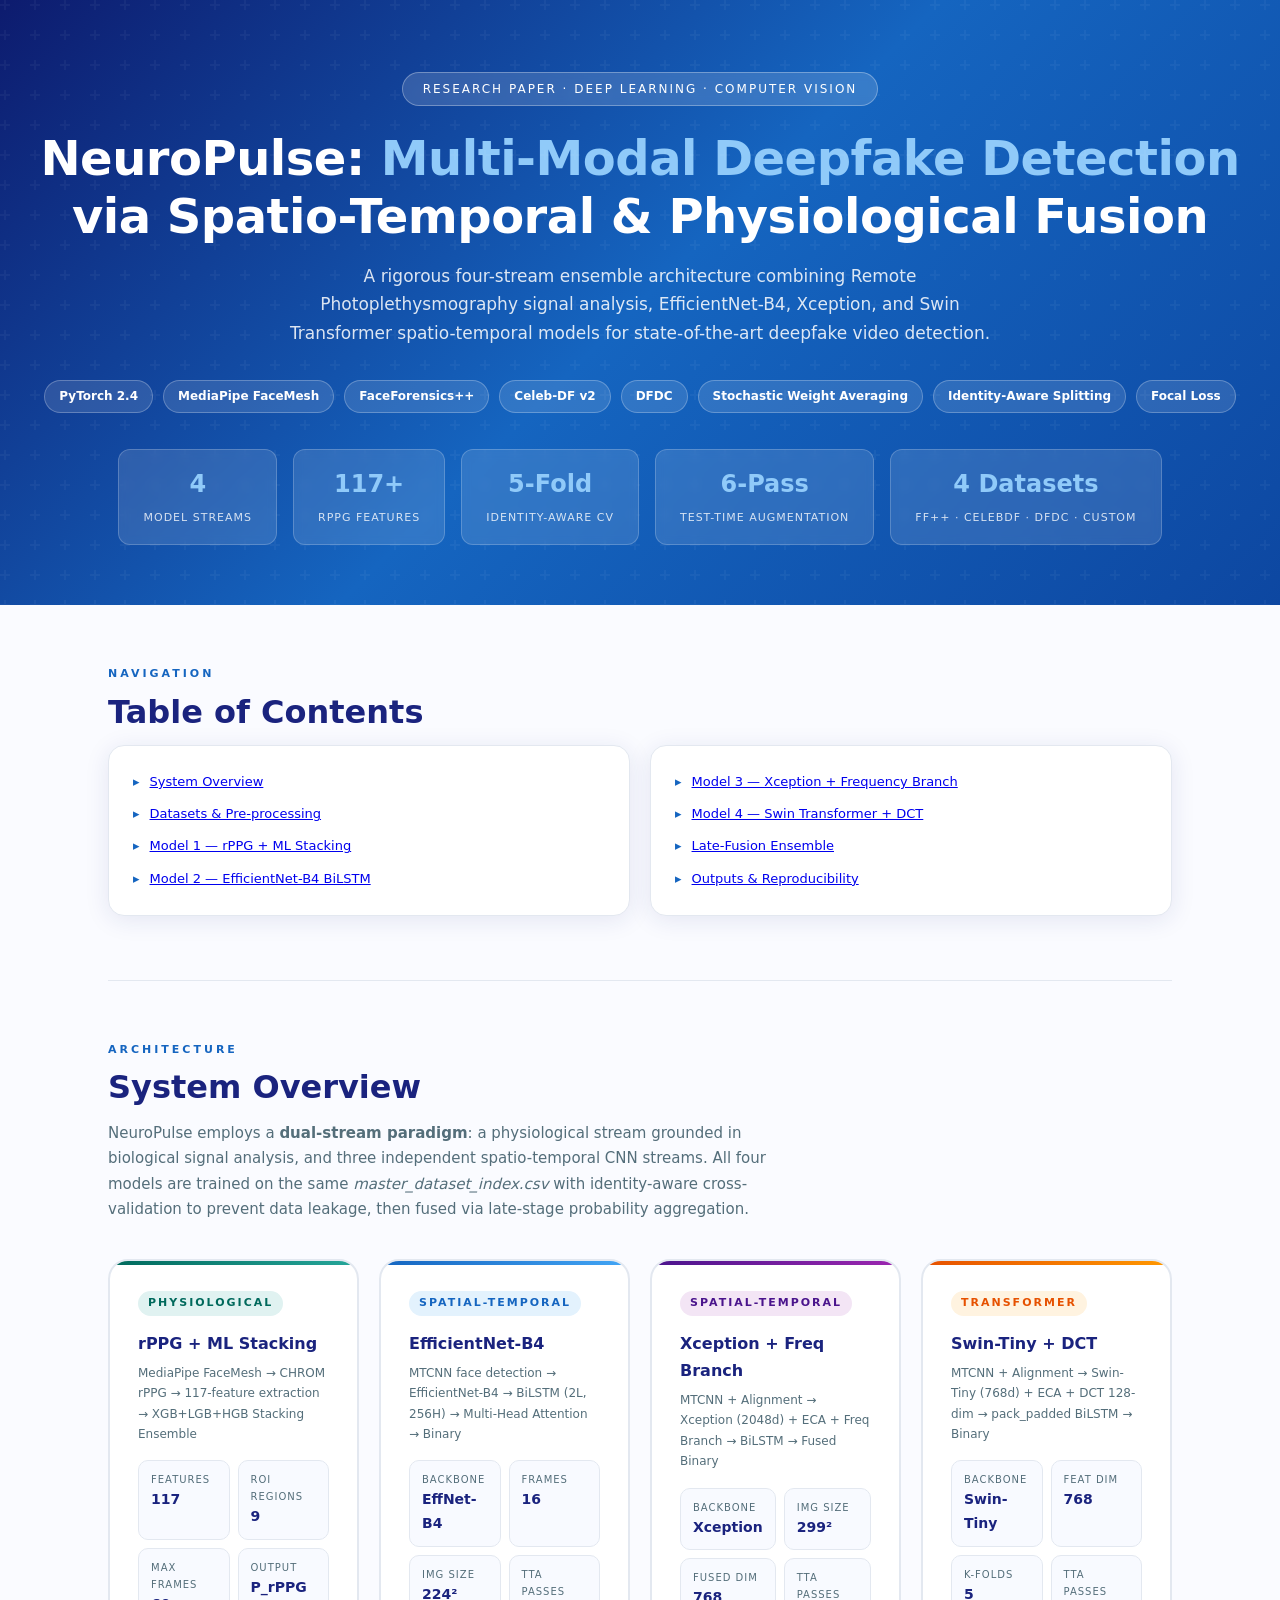
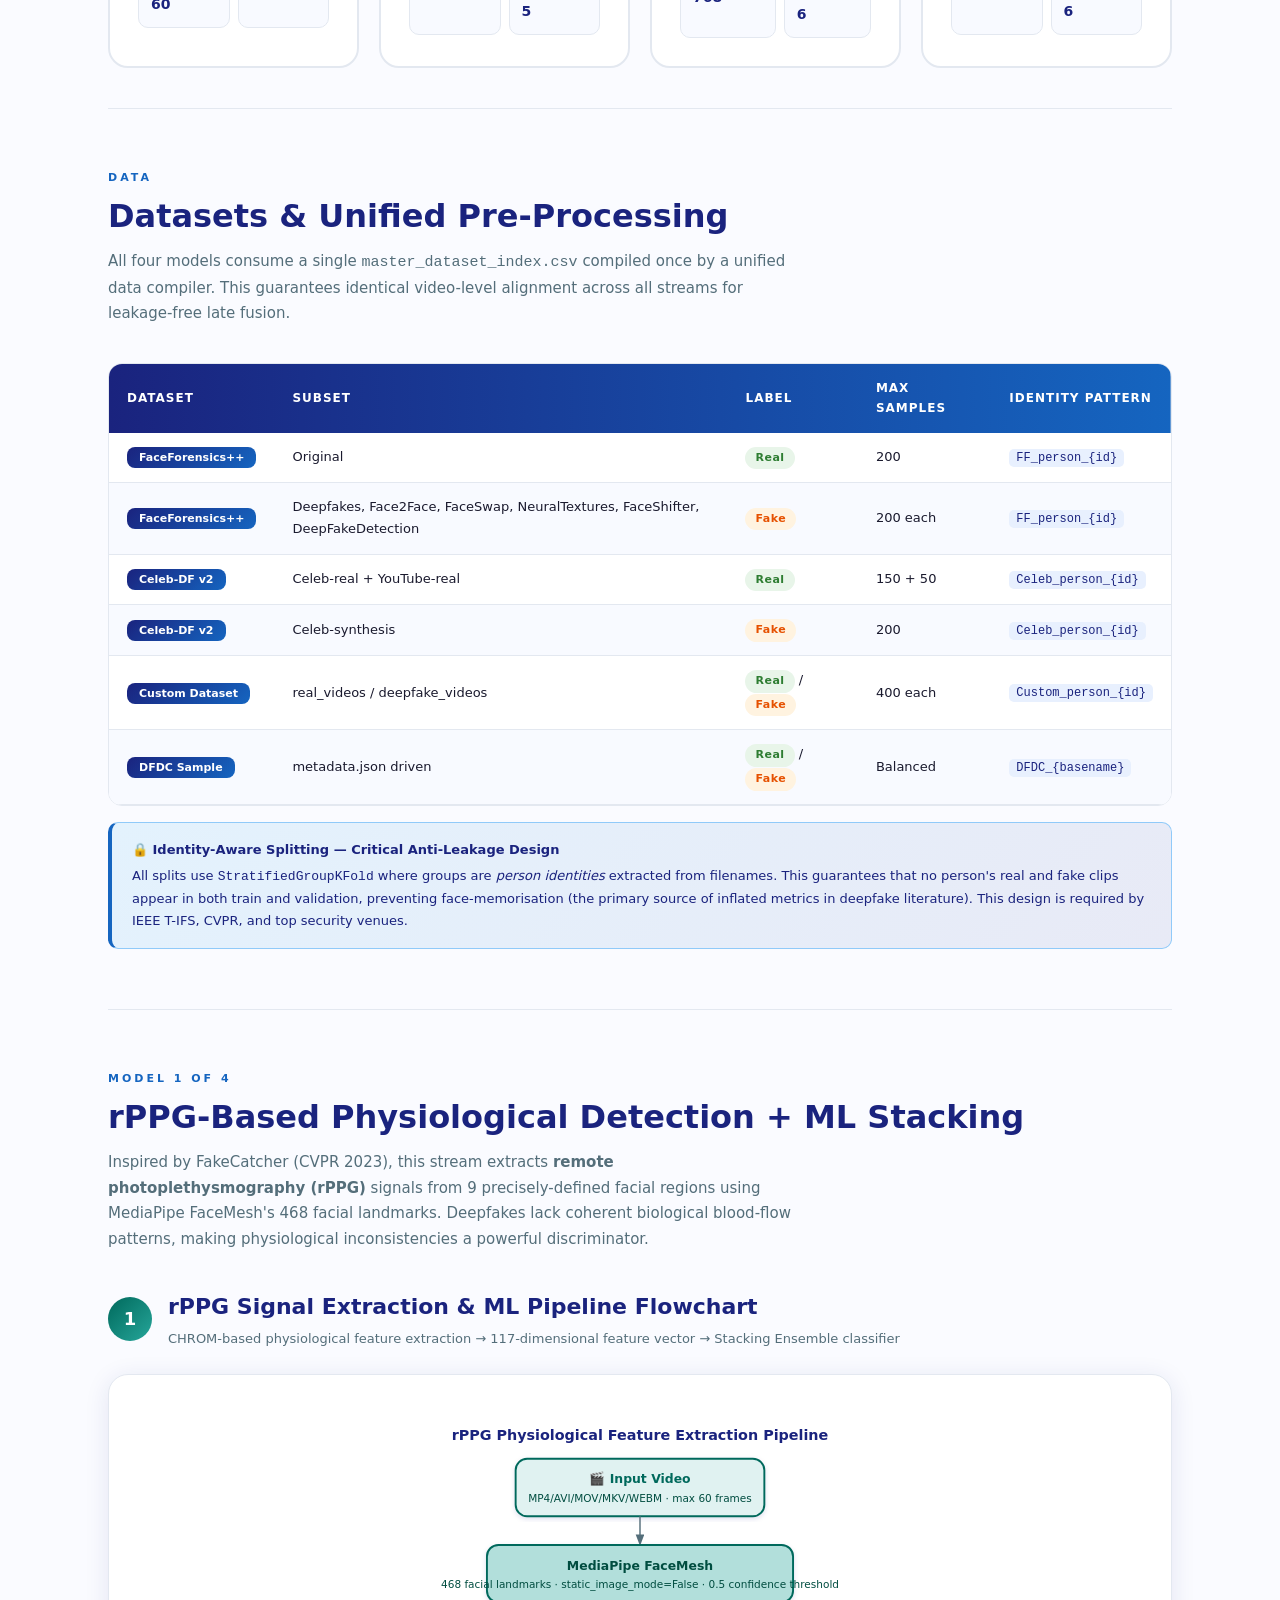
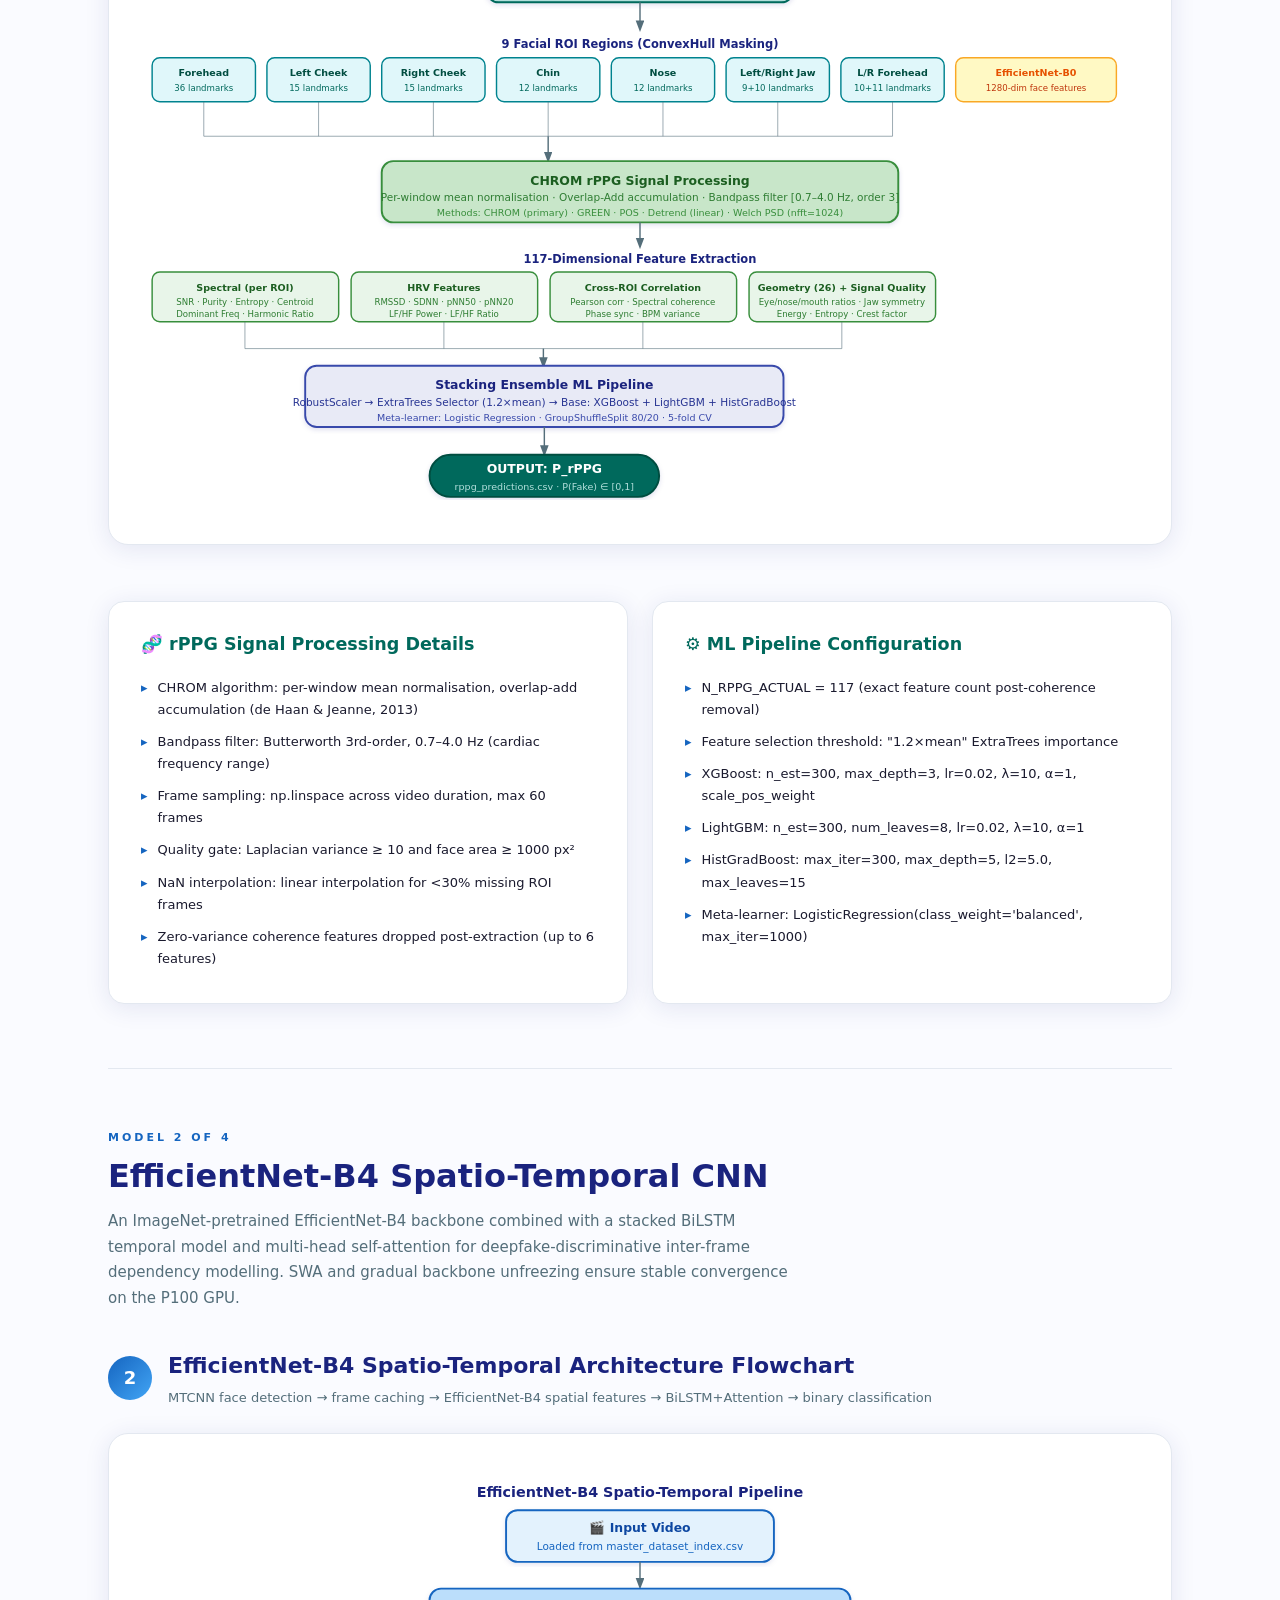
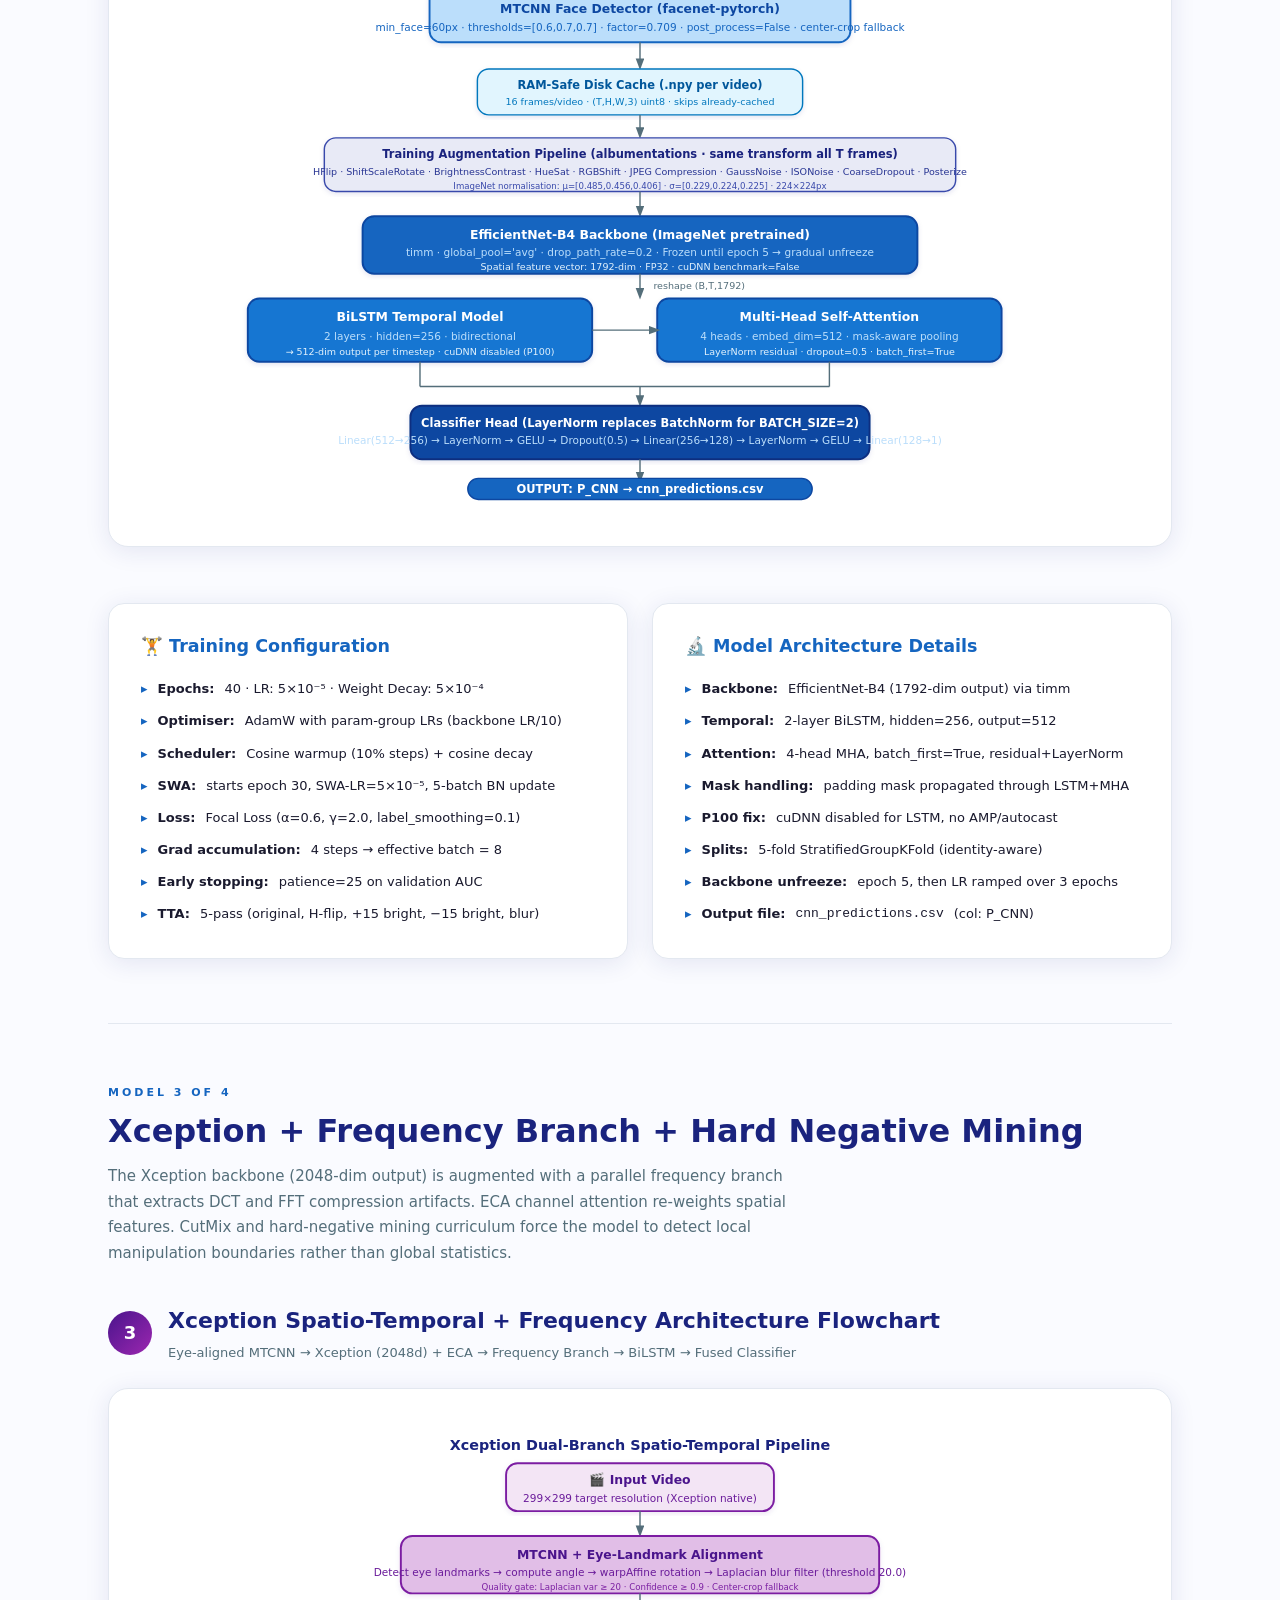
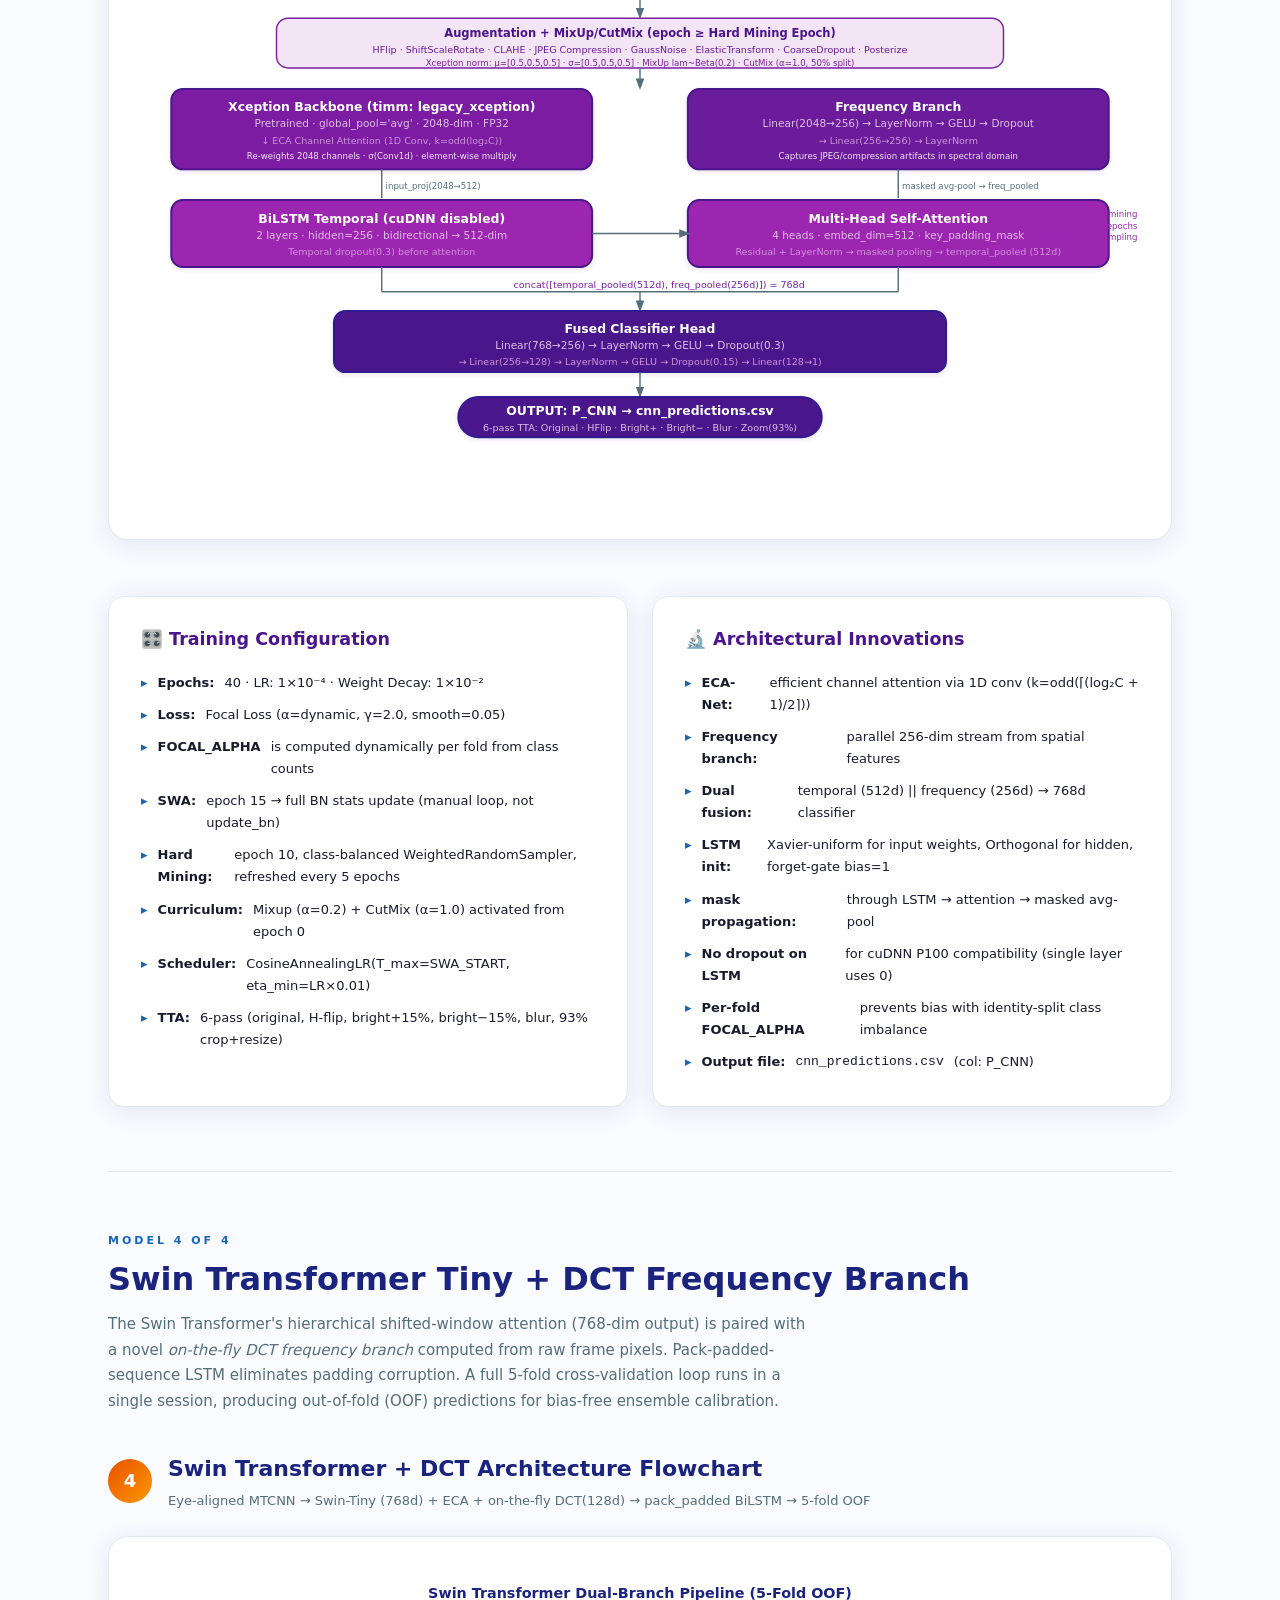
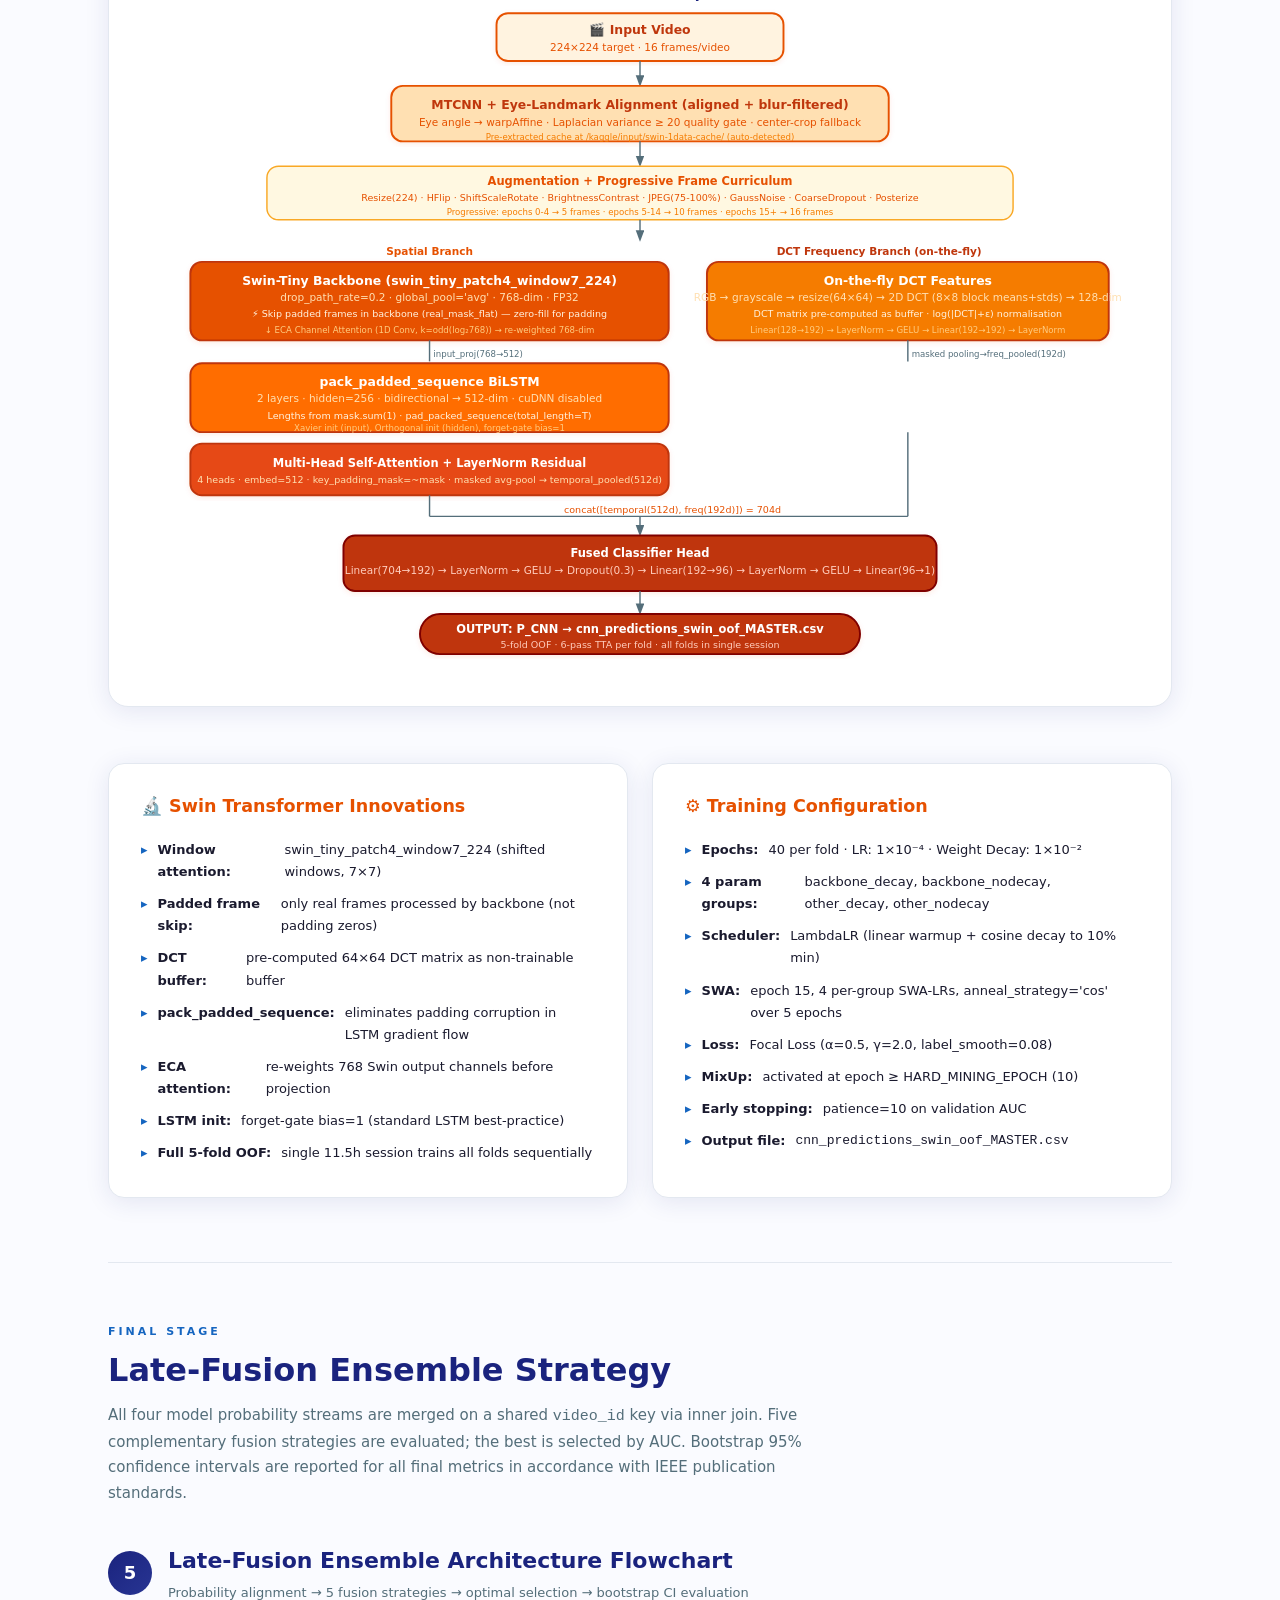
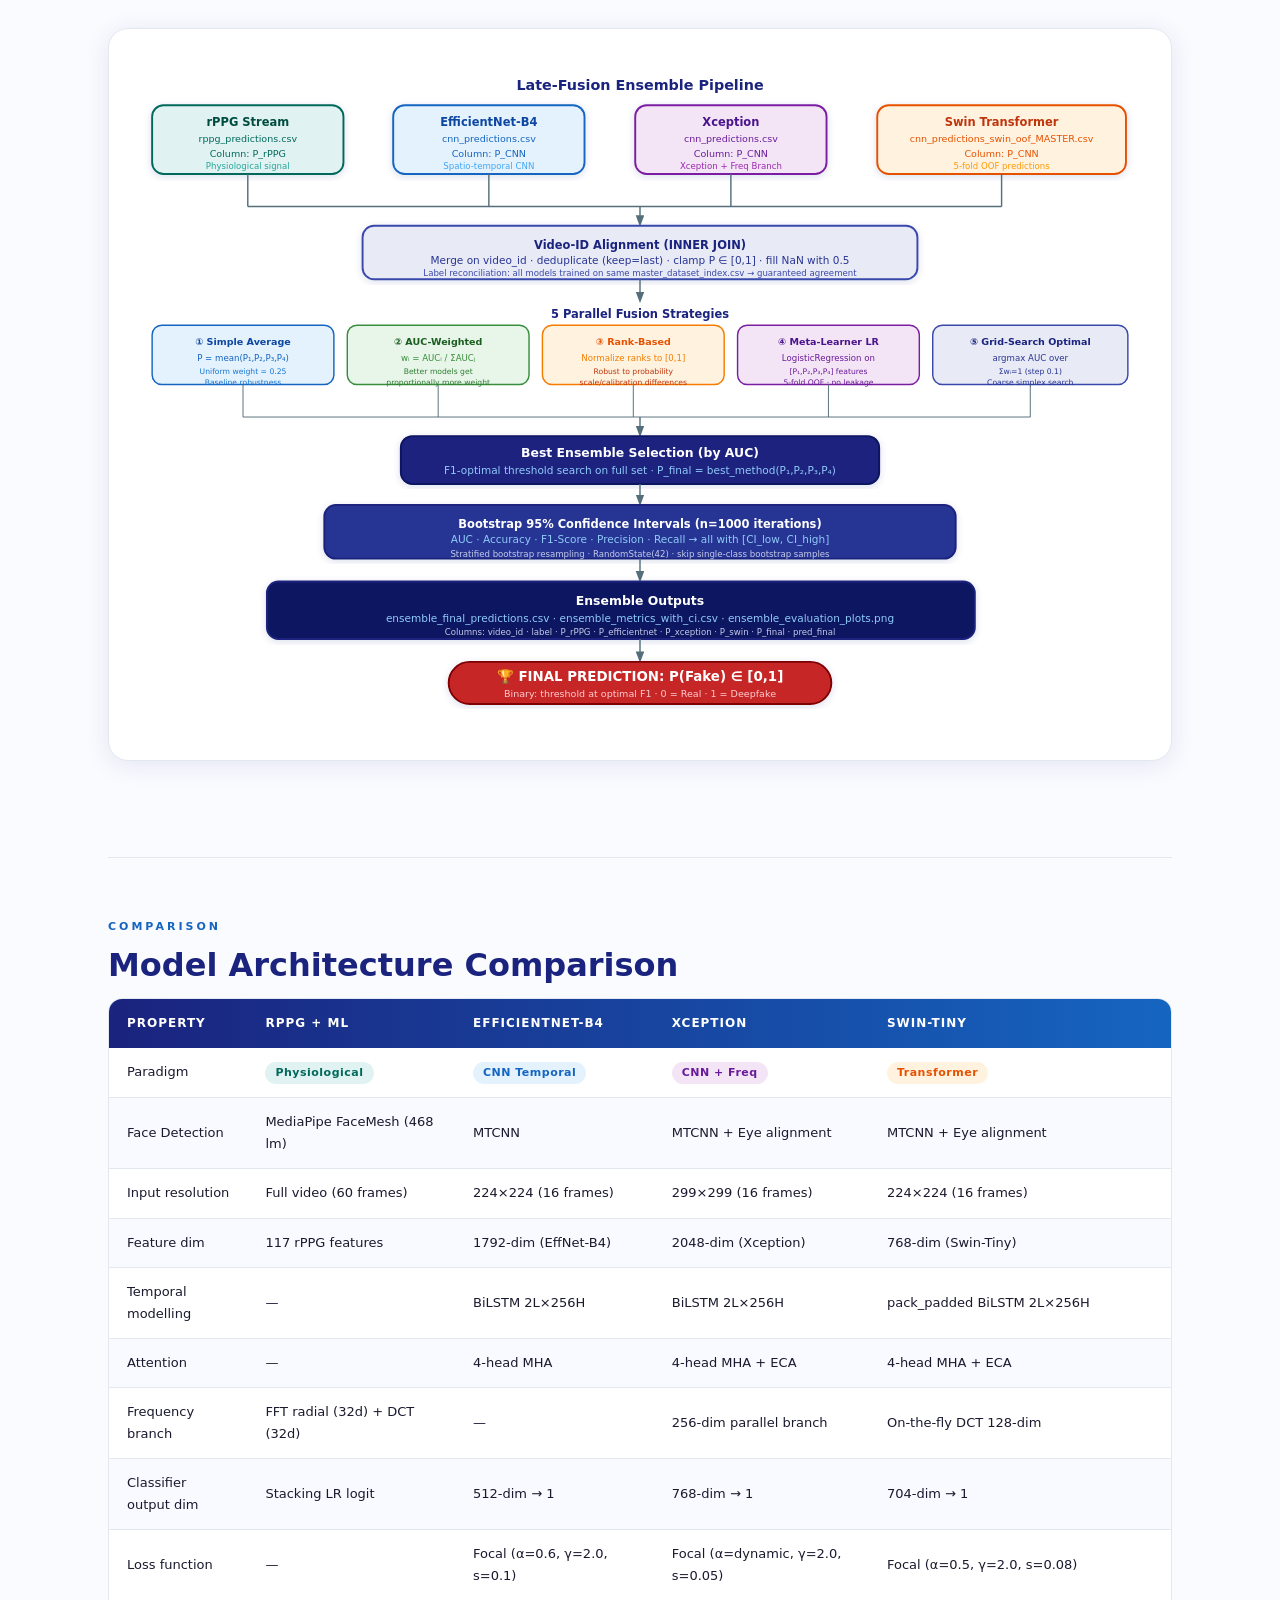
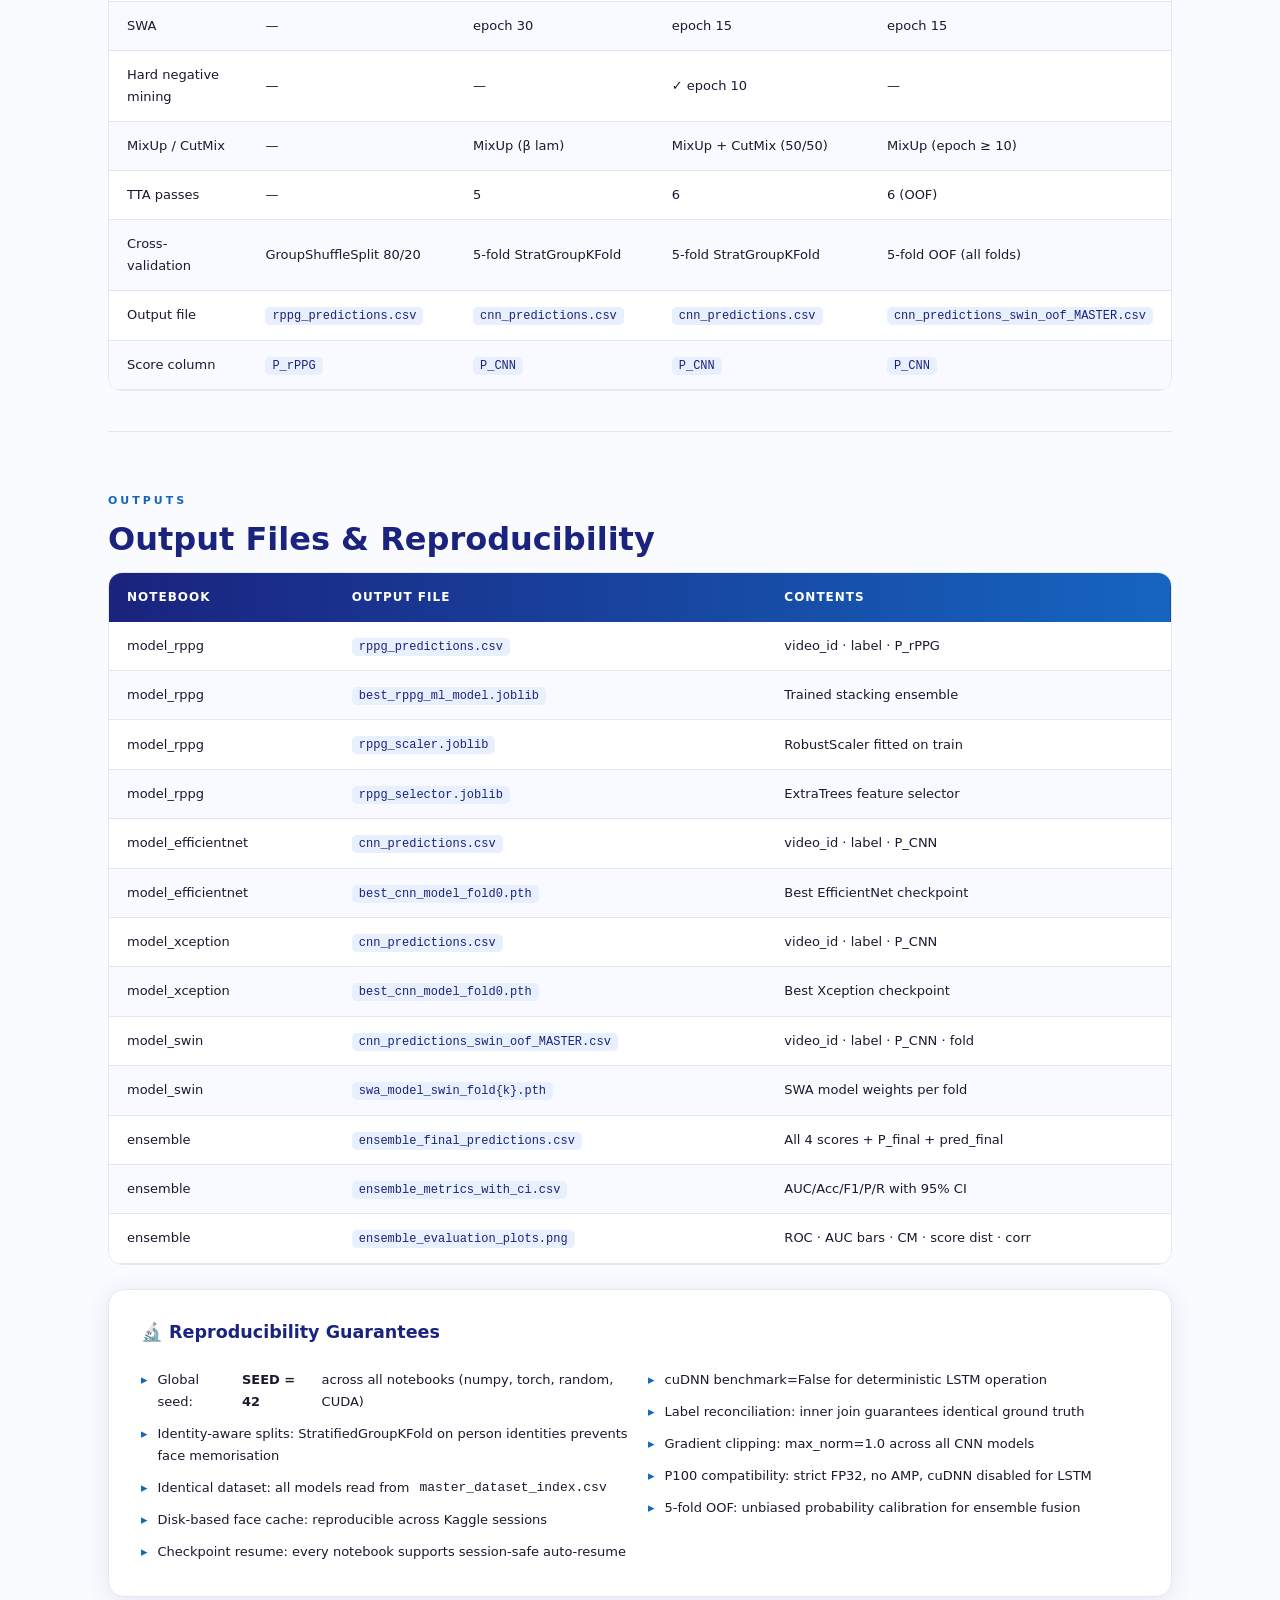
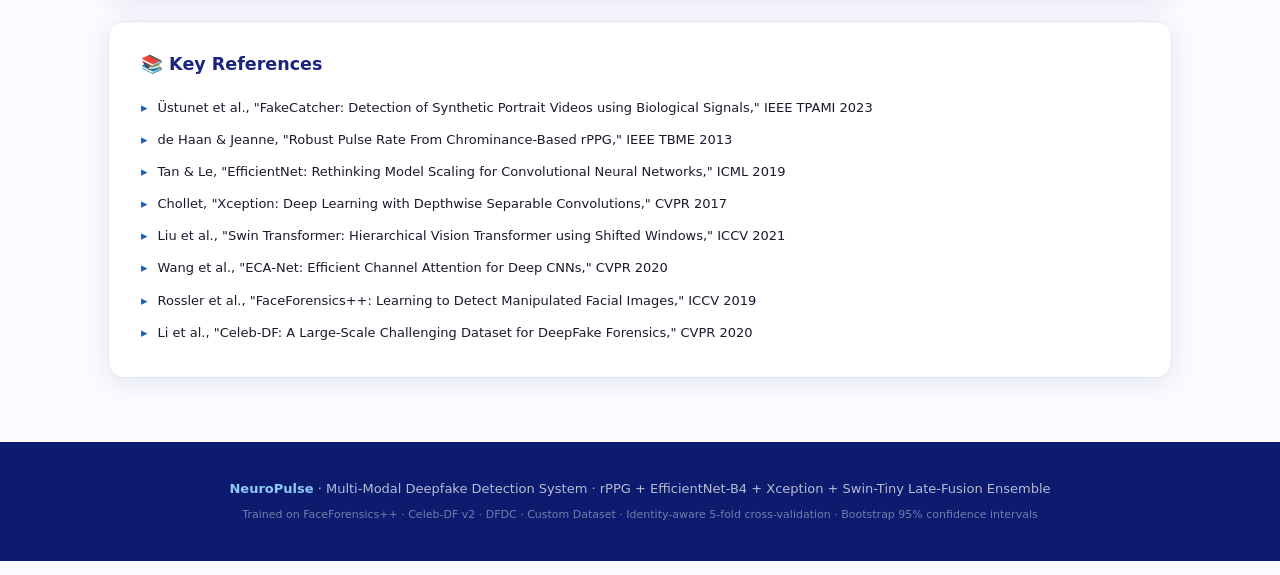
==== architecture.html @ 2e5a5ee5 "woring restructure" ====
<!DOCTYPE html>
<html lang="en">
<head>
<meta charset="UTF-8"/>
<meta name="viewport" content="width=device-width, initial-scale=1.0"/>
<title>NeuroPulse: Multi-Modal Deepfake Detection System</title>
<style>
  :root {
    --primary:   #1a237e;
    --accent:    #0d47a1;
    --highlight: #1565c0;
    --teal:      #00695c;
    --orange:    #e65100;
    --purple:    #4a148c;
    --green:     #1b5e20;
    --red:       #b71c1c;
    --gold:      #f57f17;
    --bg:        #fafbff;
    --card:      #ffffff;
    --border:    #e3e8f0;
    --text:      #1a1a2e;
    --muted:     #546e7a;
    --shadow:    0 4px 24px rgba(26,35,126,0.10);
    --shadow-lg: 0 8px 40px rgba(26,35,126,0.16);
  }
  *, *::before, *::after { box-sizing: border-box; margin: 0; padding: 0; }
  html { scroll-behavior: smooth; }
  body {
    font-family: 'Segoe UI', system-ui, -apple-system, sans-serif;
    background: var(--bg);
    color: var(--text);
    line-height: 1.7;
    font-size: 15px;
  }

  /* ── HERO ── */
  .hero {
    background: linear-gradient(135deg, #0d1b6e 0%, #1565c0 50%, #0d47a1 100%);
    color: #fff;
    padding: 72px 40px 60px;
    text-align: center;
    position: relative;
    overflow: hidden;
  }
  .hero::before {
    content: '';
    position: absolute; inset: 0;
    background: url("data:image/svg+xml,%3Csvg width='60' height='60' viewBox='0 0 60 60' xmlns='http://www.w3.org/2000/svg'%3E%3Cg fill='none' fill-rule='evenodd'%3E%3Cg fill='%23ffffff' fill-opacity='0.04'%3E%3Cpath d='M36 34v-4h-2v4h-4v2h4v4h2v-4h4v-2h-4zm0-30V0h-2v4h-4v2h4v4h2V6h4V4h-4zM6 34v-4H4v4H0v2h4v4h2v-4h4v-2H6zM6 4V0H4v4H0v2h4v4h2V6h4V4H6z'/%3E%3C/g%3E%3C/g%3E%3C/svg%3E");
  }
  .hero-badge {
    display: inline-block;
    background: rgba(255,255,255,0.15);
    border: 1px solid rgba(255,255,255,0.3);
    border-radius: 24px;
    padding: 6px 20px;
    font-size: 12px;
    letter-spacing: 2px;
    text-transform: uppercase;
    margin-bottom: 24px;
    backdrop-filter: blur(4px);
  }
  .hero h1 {
    font-size: clamp(28px, 5vw, 48px);
    font-weight: 800;
    letter-spacing: -0.5px;
    margin-bottom: 16px;
    line-height: 1.2;
  }
  .hero h1 span { color: #90caf9; }
  .hero p {
    font-size: 17px;
    opacity: 0.85;
    max-width: 720px;
    margin: 0 auto 32px;
  }
  .hero-tags { display: flex; flex-wrap: wrap; gap: 10px; justify-content: center; margin-bottom: 36px; }
  .hero-tag {
    background: rgba(255,255,255,0.12);
    border: 1px solid rgba(255,255,255,0.25);
    border-radius: 20px;
    padding: 5px 14px;
    font-size: 12px;
    font-weight: 600;
  }
  .hero-stats {
    display: flex; flex-wrap: wrap; gap: 16px; justify-content: center;
  }
  .hero-stat {
    background: rgba(255,255,255,0.12);
    border: 1px solid rgba(255,255,255,0.2);
    border-radius: 12px;
    padding: 14px 24px;
    text-align: center;
    backdrop-filter: blur(4px);
  }
  .hero-stat strong { display: block; font-size: 24px; font-weight: 800; color: #90caf9; }
  .hero-stat span { font-size: 11px; opacity: 0.8; text-transform: uppercase; letter-spacing: 1px; }

  /* ── LAYOUT ── */
  .container { max-width: 1120px; margin: 0 auto; padding: 0 28px; }
  .section { padding: 60px 0 40px; }
  .section + .section { border-top: 1px solid var(--border); }

  /* ── SECTION HEADING ── */
  .section-label {
    font-size: 11px; font-weight: 700; letter-spacing: 3px;
    text-transform: uppercase; color: var(--highlight);
    margin-bottom: 8px;
  }
  .section-title {
    font-size: clamp(22px, 3vw, 32px);
    font-weight: 800;
    color: var(--primary);
    margin-bottom: 12px;
    line-height: 1.3;
  }
  .section-sub {
    color: var(--muted);
    font-size: 15px;
    max-width: 700px;
    margin-bottom: 36px;
  }

  /* ── CARDS ── */
  .card {
    background: var(--card);
    border: 1px solid var(--border);
    border-radius: 16px;
    padding: 28px 32px;
    box-shadow: var(--shadow);
    margin-bottom: 24px;
  }
  .card-grid { display: grid; gap: 20px; }
  .card-grid-2 { grid-template-columns: repeat(auto-fit, minmax(280px, 1fr)); }
  .card-grid-3 { grid-template-columns: repeat(auto-fit, minmax(220px, 1fr)); }
  .card-grid-4 { grid-template-columns: repeat(auto-fit, minmax(200px, 1fr)); }

  /* ── MODEL CARDS ── */
  .model-card {
    background: var(--card);
    border: 2px solid var(--border);
    border-radius: 20px;
    padding: 28px;
    position: relative;
    overflow: hidden;
    transition: transform 0.2s, box-shadow 0.2s;
  }
  .model-card:hover { transform: translateY(-3px); box-shadow: var(--shadow-lg); }
  .model-card::before {
    content: '';
    position: absolute; top: 0; left: 0; right: 0; height: 4px;
  }
  .model-card.rppg::before  { background: linear-gradient(90deg, #00695c, #26a69a); }
  .model-card.eff::before   { background: linear-gradient(90deg, #1565c0, #42a5f5); }
  .model-card.xcep::before  { background: linear-gradient(90deg, #4a148c, #9c27b0); }
  .model-card.swin::before  { background: linear-gradient(90deg, #e65100, #ff9800); }
  .model-card h3 { font-size: 16px; font-weight: 800; color: var(--primary); margin-bottom: 6px; }
  .model-card .model-type {
    font-size: 11px; font-weight: 700; letter-spacing: 2px; text-transform: uppercase;
    margin-bottom: 14px; padding: 3px 10px; border-radius: 20px; display: inline-block;
  }
  .rppg  .model-type { background: #e0f2f1; color: #00695c; }
  .eff   .model-type { background: #e3f2fd; color: #1565c0; }
  .xcep  .model-type { background: #f3e5f5; color: #4a148c; }
  .swin  .model-type { background: #fff3e0; color: #e65100; }
  .model-stat-grid { display: grid; grid-template-columns: 1fr 1fr; gap: 8px; margin-top: 16px; }
  .model-stat {
    background: #f8faff;
    border-radius: 10px;
    padding: 10px 12px;
    border: 1px solid var(--border);
  }
  .model-stat .label { font-size: 10px; color: var(--muted); text-transform: uppercase; letter-spacing: 1px; }
  .model-stat .value { font-size: 14px; font-weight: 700; color: var(--primary); }

  /* ── TABLE ── */
  .tbl-wrap { overflow-x: auto; border-radius: 14px; border: 1px solid var(--border); }
  table { width: 100%; border-collapse: collapse; background: var(--card); }
  thead { background: linear-gradient(90deg, #1a237e, #1565c0); color: #fff; }
  thead th { padding: 14px 18px; font-size: 12px; font-weight: 700; text-align: left; letter-spacing: 1px; text-transform: uppercase; }
  tbody tr:nth-child(even) { background: #f8faff; }
  tbody tr:hover { background: #e8f0fe; }
  td { padding: 13px 18px; font-size: 13px; border-bottom: 1px solid var(--border); vertical-align: middle; }
  td code { background: #e8f0fe; color: var(--primary); padding: 2px 7px; border-radius: 5px; font-size: 12px; }
  .badge {
    display: inline-block; padding: 2px 10px; border-radius: 20px;
    font-size: 11px; font-weight: 700; letter-spacing: 0.5px;
  }
  .badge-blue   { background: #e3f2fd; color: #1565c0; }
  .badge-green  { background: #e8f5e9; color: #2e7d32; }
  .badge-purple { background: #f3e5f5; color: #6a1b9a; }
  .badge-orange { background: #fff3e0; color: #e65100; }
  .badge-teal   { background: #e0f2f1; color: #00695c; }

  /* ── FLOWCHART WRAPPER ── */
  .fc-section {
    margin-bottom: 56px;
  }
  .fc-header {
    display: flex; align-items: center; gap: 16px;
    margin-bottom: 24px;
  }
  .fc-num {
    width: 44px; height: 44px; border-radius: 50%;
    display: flex; align-items: center; justify-content: center;
    font-size: 18px; font-weight: 900; color: #fff;
    flex-shrink: 0;
  }
  .fc-header h2 { font-size: 22px; font-weight: 800; color: var(--primary); }
  .fc-header p { font-size: 13px; color: var(--muted); margin-top: 2px; }
  .fc-wrapper {
    background: var(--card);
    border: 1px solid var(--border);
    border-radius: 20px;
    padding: 36px 24px;
    box-shadow: var(--shadow);
    overflow-x: auto;
  }

  /* ── PIPELINE STEPS ── */
  .pipe { display: flex; flex-wrap: wrap; gap: 0; align-items: stretch; margin: 20px 0; }
  .pipe-step {
    flex: 1; min-width: 120px;
    background: #f0f4ff;
    border: 1.5px solid #c5cfe8;
    border-radius: 10px;
    padding: 14px 10px;
    text-align: center;
    font-size: 12px; font-weight: 600;
    position: relative;
  }
  .pipe-step + .pipe-step { margin-left: 28px; }
  .pipe-step + .pipe-step::before {
    content: '→';
    position: absolute; left: -20px; top: 50%; transform: translateY(-50%);
    font-size: 18px; color: #90a4ae;
  }
  .pipe-step .icon { font-size: 22px; margin-bottom: 6px; }

  /* ── INFO BOX ── */
  .info-box {
    background: linear-gradient(135deg, #e3f2fd 0%, #e8eaf6 100%);
    border: 1px solid #90caf9;
    border-left: 4px solid #1565c0;
    border-radius: 10px;
    padding: 16px 20px;
    margin: 20px 0;
    font-size: 13px;
    color: #1a237e;
  }
  .info-box strong { display: block; margin-bottom: 4px; font-size: 13px; }

  /* ── CODE STYLE ── */
  .code-block {
    background: #1a1a2e;
    color: #e8eaf6;
    border-radius: 12px;
    padding: 20px 24px;
    font-family: 'Consolas', 'Monaco', monospace;
    font-size: 12.5px;
    line-height: 1.6;
    overflow-x: auto;
    margin: 16px 0;
  }
  .code-block .kw   { color: #82b1ff; }
  .code-block .str  { color: #a5d6a7; }
  .code-block .num  { color: #ffcc80; }
  .code-block .cmt  { color: #546e7a; font-style: italic; }

  /* ── DATASET TABLE ── */
  .ds-chip {
    background: linear-gradient(135deg, #1a237e 0%, #1565c0 100%);
    color: #fff;
    border-radius: 8px;
    padding: 4px 12px;
    font-size: 11px;
    font-weight: 700;
  }

  /* ── FOOTER ── */
  footer {
    background: #0d1b6e;
    color: rgba(255,255,255,0.7);
    text-align: center;
    padding: 36px 28px;
    font-size: 13px;
  }
  footer strong { color: #90caf9; }

  /* ── UTIL ── */
  .mt-8 { margin-top: 8px; }
  .mt-16 { margin-top: 16px; }
  .mt-24 { margin-top: 24px; }
  ul.feature-list { list-style: none; padding: 0; }
  ul.feature-list li { padding: 5px 0; font-size: 13px; display: flex; gap: 10px; }
  ul.feature-list li::before { content: '▸'; color: var(--highlight); flex-shrink: 0; }
  .two-col { display: grid; grid-template-columns: 1fr 1fr; gap: 24px; }
  @media (max-width: 700px) { .two-col { grid-template-columns: 1fr; } }
</style>
</head>
<body>

<!-- ═══════════════════════════════════════════════════════════ HERO -->
<header class="hero">
  <div class="hero-badge">Research Paper · Deep Learning · Computer Vision</div>
  <h1>NeuroPulse: <span>Multi-Modal Deepfake Detection</span><br>via Spatio-Temporal &amp; Physiological Fusion</h1>
  <p>A rigorous four-stream ensemble architecture combining Remote Photoplethysmography signal analysis, EfficientNet-B4, Xception, and Swin Transformer spatio-temporal models for state-of-the-art deepfake video detection.</p>
  <div class="hero-tags">
    <span class="hero-tag">PyTorch 2.4</span>
    <span class="hero-tag">MediaPipe FaceMesh</span>
    <span class="hero-tag">FaceForensics++</span>
    <span class="hero-tag">Celeb-DF v2</span>
    <span class="hero-tag">DFDC</span>
    <span class="hero-tag">Stochastic Weight Averaging</span>
    <span class="hero-tag">Identity-Aware Splitting</span>
    <span class="hero-tag">Focal Loss</span>
  </div>
  <div class="hero-stats">
    <div class="hero-stat"><strong>4</strong><span>Model Streams</span></div>
    <div class="hero-stat"><strong>117+</strong><span>rPPG Features</span></div>
    <div class="hero-stat"><strong>5-Fold</strong><span>Identity-Aware CV</span></div>
    <div class="hero-stat"><strong>6-Pass</strong><span>Test-Time Augmentation</span></div>
    <div class="hero-stat"><strong>4 Datasets</strong><span>FF++ · CelebDF · DFDC · Custom</span></div>
  </div>
</header>

<div class="container">

<!-- ═══════════════════════════════════════════════════════════ TOC -->
<section class="section">
  <div class="section-label">Navigation</div>
  <div class="section-title">Table of Contents</div>
  <div class="card-grid card-grid-2">
    <div class="card" style="padding:20px 24px;">
      <ul class="feature-list">
        <li><a href="#overview">System Overview</a></li>
        <li><a href="#datasets">Datasets &amp; Pre-processing</a></li>
        <li><a href="#model1">Model 1 — rPPG + ML Stacking</a></li>
        <li><a href="#model2">Model 2 — EfficientNet-B4 BiLSTM</a></li>
      </ul>
    </div>
    <div class="card" style="padding:20px 24px;">
      <ul class="feature-list">
        <li><a href="#model3">Model 3 — Xception + Frequency Branch</a></li>
        <li><a href="#model4">Model 4 — Swin Transformer + DCT</a></li>
        <li><a href="#ensemble">Late-Fusion Ensemble</a></li>
        <li><a href="#outputs">Outputs &amp; Reproducibility</a></li>
      </ul>
    </div>
  </div>
</section>

<!-- ═══════════════════════════════════════════════════════════ OVERVIEW -->
<section class="section" id="overview">
  <div class="section-label">Architecture</div>
  <div class="section-title">System Overview</div>
  <div class="section-sub">
    NeuroPulse employs a <strong>dual-stream paradigm</strong>: a physiological stream grounded in biological signal analysis, 
    and three independent spatio-temporal CNN streams. All four models are trained on the same 
    <em>master_dataset_index.csv</em> with identity-aware cross-validation to prevent data leakage, 
    then fused via late-stage probability aggregation.
  </div>
  <div class="card-grid card-grid-4">
    <div class="model-card rppg">
      <div class="model-type">Physiological</div>
      <h3>rPPG + ML Stacking</h3>
      <p style="font-size:12px;color:var(--muted);margin-top:6px;">MediaPipe FaceMesh → CHROM rPPG → 117-feature extraction → XGB+LGB+HGB Stacking Ensemble</p>
      <div class="model-stat-grid">
        <div class="model-stat"><div class="label">Features</div><div class="value">117</div></div>
        <div class="model-stat"><div class="label">ROI Regions</div><div class="value">9</div></div>
        <div class="model-stat"><div class="label">Max Frames</div><div class="value">60</div></div>
        <div class="model-stat"><div class="label">Output</div><div class="value">P_rPPG</div></div>
      </div>
    </div>
    <div class="model-card eff">
      <div class="model-type">Spatial-Temporal</div>
      <h3>EfficientNet-B4</h3>
      <p style="font-size:12px;color:var(--muted);margin-top:6px;">MTCNN face detection → EfficientNet-B4 → BiLSTM (2L, 256H) → Multi-Head Attention → Binary</p>
      <div class="model-stat-grid">
        <div class="model-stat"><div class="label">Backbone</div><div class="value">EffNet-B4</div></div>
        <div class="model-stat"><div class="label">Frames</div><div class="value">16</div></div>
        <div class="model-stat"><div class="label">Img Size</div><div class="value">224²</div></div>
        <div class="model-stat"><div class="label">TTA Passes</div><div class="value">5</div></div>
      </div>
    </div>
    <div class="model-card xcep">
      <div class="model-type">Spatial-Temporal</div>
      <h3>Xception + Freq Branch</h3>
      <p style="font-size:12px;color:var(--muted);margin-top:6px;">MTCNN + Alignment → Xception (2048d) + ECA + Freq Branch → BiLSTM → Fused Binary</p>
      <div class="model-stat-grid">
        <div class="model-stat"><div class="label">Backbone</div><div class="value">Xception</div></div>
        <div class="model-stat"><div class="label">Img Size</div><div class="value">299²</div></div>
        <div class="model-stat"><div class="label">Fused Dim</div><div class="value">768</div></div>
        <div class="model-stat"><div class="label">TTA Passes</div><div class="value">6</div></div>
      </div>
    </div>
    <div class="model-card swin">
      <div class="model-type">Transformer</div>
      <h3>Swin-Tiny + DCT</h3>
      <p style="font-size:12px;color:var(--muted);margin-top:6px;">MTCNN + Alignment → Swin-Tiny (768d) + ECA + DCT 128-dim → pack_padded BiLSTM → Binary</p>
      <div class="model-stat-grid">
        <div class="model-stat"><div class="label">Backbone</div><div class="value">Swin-Tiny</div></div>
        <div class="model-stat"><div class="label">Feat Dim</div><div class="value">768</div></div>
        <div class="model-stat"><div class="label">K-Folds</div><div class="value">5</div></div>
        <div class="model-stat"><div class="label">TTA Passes</div><div class="value">6</div></div>
      </div>
    </div>
  </div>
</section>

<!-- ═══════════════════════════════════════════════════════════ DATASETS -->
<section class="section" id="datasets">
  <div class="section-label">Data</div>
  <div class="section-title">Datasets &amp; Unified Pre-Processing</div>
  <div class="section-sub">
    All four models consume a single <code>master_dataset_index.csv</code> compiled once by a unified data compiler.
    This guarantees identical video-level alignment across all streams for leakage-free late fusion.
  </div>

  <div class="tbl-wrap">
    <table>
      <thead><tr>
        <th>Dataset</th><th>Subset</th><th>Label</th><th>Max Samples</th><th>Identity Pattern</th>
      </tr></thead>
      <tbody>
        <tr><td><span class="ds-chip">FaceForensics++</span></td><td>Original</td><td><span class="badge badge-green">Real</span></td><td>200</td><td><code>FF_person_{id}</code></td></tr>
        <tr><td><span class="ds-chip">FaceForensics++</span></td><td>Deepfakes, Face2Face, FaceSwap, NeuralTextures, FaceShifter, DeepFakeDetection</td><td><span class="badge badge-orange">Fake</span></td><td>200 each</td><td><code>FF_person_{id}</code></td></tr>
        <tr><td><span class="ds-chip">Celeb-DF v2</span></td><td>Celeb-real + YouTube-real</td><td><span class="badge badge-green">Real</span></td><td>150 + 50</td><td><code>Celeb_person_{id}</code></td></tr>
        <tr><td><span class="ds-chip">Celeb-DF v2</span></td><td>Celeb-synthesis</td><td><span class="badge badge-orange">Fake</span></td><td>200</td><td><code>Celeb_person_{id}</code></td></tr>
        <tr><td><span class="ds-chip">Custom Dataset</span></td><td>real_videos / deepfake_videos</td><td><span class="badge badge-green">Real</span> / <span class="badge badge-orange">Fake</span></td><td>400 each</td><td><code>Custom_person_{id}</code></td></tr>
        <tr><td><span class="ds-chip">DFDC Sample</span></td><td>metadata.json driven</td><td><span class="badge badge-green">Real</span> / <span class="badge badge-orange">Fake</span></td><td>Balanced</td><td><code>DFDC_{basename}</code></td></tr>
      </tbody>
    </table>
  </div>

  <div class="info-box mt-16">
    <strong>🔒 Identity-Aware Splitting — Critical Anti-Leakage Design</strong>
    All splits use <code>StratifiedGroupKFold</code> where groups are <em>person identities</em> extracted from filenames.
    This guarantees that no person's real and fake clips appear in both train and validation, preventing face-memorisation
    (the primary source of inflated metrics in deepfake literature). This design is required by IEEE T-IFS, CVPR, and top security venues.
  </div>
</section>

<!-- ══════════════════════════════════════════════════════════════════════════
     FLOWCHART 1: rPPG
══════════════════════════════════════════════════════════════════════════ -->
<section class="section" id="model1">
  <div class="section-label">Model 1 of 4</div>
  <div class="section-title">rPPG-Based Physiological Detection + ML Stacking</div>
  <div class="section-sub">
    Inspired by FakeCatcher (CVPR 2023), this stream extracts <strong>remote photoplethysmography (rPPG)</strong> signals
    from 9 precisely-defined facial regions using MediaPipe FaceMesh's 468 facial landmarks.
    Deepfakes lack coherent biological blood-flow patterns, making physiological inconsistencies a powerful discriminator.
  </div>

  <div class="fc-section">
    <div class="fc-header">
      <div class="fc-num" style="background:linear-gradient(135deg,#00695c,#26a69a);">1</div>
      <div>
        <h2>rPPG Signal Extraction &amp; ML Pipeline Flowchart</h2>
        <p>CHROM-based physiological feature extraction → 117-dimensional feature vector → Stacking Ensemble classifier</p>
      </div>
    </div>
    <div class="fc-wrapper">
<svg viewBox="0 0 1060 720" xmlns="http://www.w3.org/2000/svg" font-family="Segoe UI,system-ui,sans-serif">
  <defs>
    <marker id="arr1" markerWidth="8" markerHeight="8" refX="6" refY="3" orient="auto">
      <path d="M0,0 L0,6 L8,3 z" fill="#546e7a"/>
    </marker>
    <filter id="dropshadow">
      <feDropShadow dx="0" dy="2" stdDeviation="3" flood-color="#1a237e" flood-opacity="0.12"/>
    </filter>
  </defs>

  <!-- TITLE -->
  <text x="530" y="30" text-anchor="middle" font-size="15" font-weight="800" fill="#1a237e">rPPG Physiological Feature Extraction Pipeline</text>

  <!-- ROW 1: Input -->
  <rect x="400" y="50" width="260" height="60" rx="12" fill="#e0f2f1" stroke="#00695c" stroke-width="2" filter="url(#dropshadow)"/>
  <text x="530" y="75" text-anchor="middle" font-size="13" font-weight="700" fill="#00695c">🎬 Input Video</text>
  <text x="530" y="95" text-anchor="middle" font-size="11" fill="#004d40">MP4/AVI/MOV/MKV/WEBM · max 60 frames</text>

  <!-- Arrow down -->
  <line x1="530" y1="110" x2="530" y2="138" stroke="#546e7a" stroke-width="1.5" marker-end="url(#arr1)"/>

  <!-- ROW 2: Face Mesh -->
  <rect x="370" y="140" width="320" height="60" rx="12" fill="#b2dfdb" stroke="#00695c" stroke-width="2" filter="url(#dropshadow)"/>
  <text x="530" y="166" text-anchor="middle" font-size="13" font-weight="700" fill="#004d40">MediaPipe FaceMesh</text>
  <text x="530" y="185" text-anchor="middle" font-size="11" fill="#004d40">468 facial landmarks · static_image_mode=False · 0.5 confidence threshold</text>

  <!-- Arrow down -->
  <line x1="530" y1="200" x2="530" y2="228" stroke="#546e7a" stroke-width="1.5" marker-end="url(#arr1)"/>

  <!-- ROW 3: 9 ROI boxes -->
  <text x="530" y="248" text-anchor="middle" font-size="12" font-weight="700" fill="#1a237e">9 Facial ROI Regions (ConvexHull Masking)</text>

  <!-- 9 ROI boxes -->
  <rect x="20"  y="258" width="108" height="46" rx="8" fill="#e0f7fa" stroke="#00838f" stroke-width="1.5"/>
  <text x="74"  y="277" text-anchor="middle" font-size="10" font-weight="600" fill="#004d40">Forehead</text>
  <text x="74"  y="293" text-anchor="middle" font-size="9"  fill="#00695c">36 landmarks</text>

  <rect x="140" y="258" width="108" height="46" rx="8" fill="#e0f7fa" stroke="#00838f" stroke-width="1.5"/>
  <text x="194" y="277" text-anchor="middle" font-size="10" font-weight="600" fill="#004d40">Left Cheek</text>
  <text x="194" y="293" text-anchor="middle" font-size="9"  fill="#00695c">15 landmarks</text>

  <rect x="260" y="258" width="108" height="46" rx="8" fill="#e0f7fa" stroke="#00838f" stroke-width="1.5"/>
  <text x="314" y="277" text-anchor="middle" font-size="10" font-weight="600" fill="#004d40">Right Cheek</text>
  <text x="314" y="293" text-anchor="middle" font-size="9"  fill="#00695c">15 landmarks</text>

  <rect x="380" y="258" width="108" height="46" rx="8" fill="#e0f7fa" stroke="#00838f" stroke-width="1.5"/>
  <text x="434" y="277" text-anchor="middle" font-size="10" font-weight="600" fill="#004d40">Chin</text>
  <text x="434" y="293" text-anchor="middle" font-size="9"  fill="#00695c">12 landmarks</text>

  <rect x="500" y="258" width="108" height="46" rx="8" fill="#e0f7fa" stroke="#00838f" stroke-width="1.5"/>
  <text x="554" y="277" text-anchor="middle" font-size="10" font-weight="600" fill="#004d40">Nose</text>
  <text x="554" y="293" text-anchor="middle" font-size="9"  fill="#00695c">12 landmarks</text>

  <rect x="620" y="258" width="108" height="46" rx="8" fill="#e0f7fa" stroke="#00838f" stroke-width="1.5"/>
  <text x="674" y="277" text-anchor="middle" font-size="10" font-weight="600" fill="#004d40">Left/Right Jaw</text>
  <text x="674" y="293" text-anchor="middle" font-size="9"  fill="#00695c">9+10 landmarks</text>

  <rect x="740" y="258" width="108" height="46" rx="8" fill="#e0f7fa" stroke="#00838f" stroke-width="1.5"/>
  <text x="794" y="277" text-anchor="middle" font-size="10" font-weight="600" fill="#004d40">L/R Forehead</text>
  <text x="794" y="293" text-anchor="middle" font-size="9"  fill="#00695c">10+11 landmarks</text>

  <rect x="860" y="258" width="168" height="46" rx="8" fill="#fff9c4" stroke="#f9a825" stroke-width="1.5"/>
  <text x="944" y="277" text-anchor="middle" font-size="10" font-weight="600" fill="#e65100">EfficientNet-B0</text>
  <text x="944" y="293" text-anchor="middle" font-size="9"  fill="#bf360c">1280-dim face features</text>

  <!-- Convergence arrows to rPPG signal box -->
  <line x1="74"  y1="304" x2="74"  y2="340" stroke="#546e7a" stroke-width="1" opacity="0.6"/>
  <line x1="194" y1="304" x2="194" y2="340" stroke="#546e7a" stroke-width="1" opacity="0.6"/>
  <line x1="314" y1="304" x2="314" y2="340" stroke="#546e7a" stroke-width="1" opacity="0.6"/>
  <line x1="434" y1="304" x2="434" y2="340" stroke="#546e7a" stroke-width="1" opacity="0.6"/>
  <line x1="554" y1="304" x2="554" y2="340" stroke="#546e7a" stroke-width="1" opacity="0.6"/>
  <line x1="674" y1="304" x2="674" y2="340" stroke="#546e7a" stroke-width="1" opacity="0.6"/>
  <line x1="794" y1="304" x2="794" y2="340" stroke="#546e7a" stroke-width="1" opacity="0.6"/>

  <!-- Horizontal lines connecting to funnel -->
  <line x1="74"  y1="340" x2="794" y2="340" stroke="#546e7a" stroke-width="1" opacity="0.6"/>
  <line x1="434" y1="340" x2="434" y2="365" stroke="#546e7a" stroke-width="1.5" marker-end="url(#arr1)"/>

  <!-- ROW 4: CHROM rPPG Signal Processing -->
  <rect x="260" y="366" width="540" height="64" rx="12" fill="#c8e6c9" stroke="#388e3c" stroke-width="2" filter="url(#dropshadow)"/>
  <text x="530" y="391" text-anchor="middle" font-size="13" font-weight="700" fill="#1b5e20">CHROM rPPG Signal Processing</text>
  <text x="530" y="408" text-anchor="middle" font-size="11" fill="#2e7d32">Per-window mean normalisation · Overlap-Add accumulation · Bandpass filter [0.7–4.0 Hz, order 3]</text>
  <text x="530" y="423" text-anchor="middle" font-size="10" fill="#388e3c">Methods: CHROM (primary) · GREEN · POS  · Detrend (linear) · Welch PSD (nfft=1024)</text>

  <!-- Arrow down -->
  <line x1="530" y1="430" x2="530" y2="455" stroke="#546e7a" stroke-width="1.5" marker-end="url(#arr1)"/>

  <!-- ROW 5: Feature Extraction boxes -->
  <text x="530" y="473" text-anchor="middle" font-size="12" font-weight="700" fill="#1a237e">117-Dimensional Feature Extraction</text>

  <rect x="20"  y="482" width="195" height="52" rx="8" fill="#e8f5e9" stroke="#388e3c" stroke-width="1.5"/>
  <text x="117" y="502" text-anchor="middle" font-size="10" font-weight="700" fill="#1b5e20">Spectral (per ROI)</text>
  <text x="117" y="516" text-anchor="middle" font-size="9"  fill="#2e7d32">SNR · Purity · Entropy · Centroid</text>
  <text x="117" y="529" text-anchor="middle" font-size="9"  fill="#2e7d32">Dominant Freq · Harmonic Ratio</text>

  <rect x="228" y="482" width="195" height="52" rx="8" fill="#e8f5e9" stroke="#388e3c" stroke-width="1.5"/>
  <text x="325" y="502" text-anchor="middle" font-size="10" font-weight="700" fill="#1b5e20">HRV Features</text>
  <text x="325" y="516" text-anchor="middle" font-size="9"  fill="#2e7d32">RMSSD · SDNN · pNN50 · pNN20</text>
  <text x="325" y="529" text-anchor="middle" font-size="9"  fill="#2e7d32">LF/HF Power · LF/HF Ratio</text>

  <rect x="436" y="482" width="195" height="52" rx="8" fill="#e8f5e9" stroke="#388e3c" stroke-width="1.5"/>
  <text x="533" y="502" text-anchor="middle" font-size="10" font-weight="700" fill="#1b5e20">Cross-ROI Correlation</text>
  <text x="533" y="516" text-anchor="middle" font-size="9"  fill="#2e7d32">Pearson corr · Spectral coherence</text>
  <text x="533" y="529" text-anchor="middle" font-size="9"  fill="#2e7d32">Phase sync · BPM variance</text>

  <rect x="644" y="482" width="195" height="52" rx="8" fill="#e8f5e9" stroke="#388e3c" stroke-width="1.5"/>
  <text x="741" y="502" text-anchor="middle" font-size="10" font-weight="700" fill="#1b5e20">Geometry (26) + Signal Quality</text>
  <text x="741" y="516" text-anchor="middle" font-size="9"  fill="#2e7d32">Eye/nose/mouth ratios · Jaw symmetry</text>
  <text x="741" y="529" text-anchor="middle" font-size="9"  fill="#2e7d32">Energy · Entropy · Crest factor</text>

  <!-- Convergence to ML -->
  <line x1="117" y1="534" x2="117" y2="562" stroke="#546e7a" stroke-width="1" opacity="0.6"/>
  <line x1="325" y1="534" x2="325" y2="562" stroke="#546e7a" stroke-width="1" opacity="0.6"/>
  <line x1="533" y1="534" x2="533" y2="562" stroke="#546e7a" stroke-width="1" opacity="0.6"/>
  <line x1="741" y1="534" x2="741" y2="562" stroke="#546e7a" stroke-width="1" opacity="0.6"/>
  <line x1="117" y1="562" x2="741" y2="562" stroke="#546e7a" stroke-width="1" opacity="0.6"/>
  <line x1="429" y1="562" x2="429" y2="580" stroke="#546e7a" stroke-width="1.5" marker-end="url(#arr1)"/>

  <!-- ROW 6: ML Pipeline -->
  <rect x="180" y="580" width="500" height="64" rx="12" fill="#e8eaf6" stroke="#3949ab" stroke-width="2" filter="url(#dropshadow)"/>
  <text x="430" y="604" text-anchor="middle" font-size="13" font-weight="700" fill="#1a237e">Stacking Ensemble ML Pipeline</text>
  <text x="430" y="622" text-anchor="middle" font-size="11" fill="#283593">RobustScaler → ExtraTrees Selector (1.2×mean) → Base: XGBoost + LightGBM + HistGradBoost</text>
  <text x="430" y="638" text-anchor="middle" font-size="10" fill="#3949ab">Meta-learner: Logistic Regression · GroupShuffleSplit 80/20 · 5-fold CV</text>

  <!-- Arrow to output -->
  <line x1="430" y1="644" x2="430" y2="672" stroke="#546e7a" stroke-width="1.5" marker-end="url(#arr1)"/>

  <!-- OUTPUT -->
  <rect x="310" y="673" width="240" height="44" rx="22" fill="#00695c" stroke="#004d40" stroke-width="2" filter="url(#dropshadow)"/>
  <text x="430" y="692" text-anchor="middle" font-size="13" font-weight="800" fill="#fff">OUTPUT: P_rPPG</text>
  <text x="430" y="710" text-anchor="middle" font-size="10" fill="#b2dfdb">rppg_predictions.csv · P(Fake) ∈ [0,1]</text>
</svg>
    </div>
  </div>

  <div class="two-col mt-24">
    <div class="card">
      <h3 style="color:var(--teal);margin-bottom:12px;">🧬 rPPG Signal Processing Details</h3>
      <ul class="feature-list">
        <li>CHROM algorithm: per-window mean normalisation, overlap-add accumulation (de Haan &amp; Jeanne, 2013)</li>
        <li>Bandpass filter: Butterworth 3rd-order, 0.7–4.0 Hz (cardiac frequency range)</li>
        <li>Frame sampling: np.linspace across video duration, max 60 frames</li>
        <li>Quality gate: Laplacian variance ≥ 10 and face area ≥ 1000 px²</li>
        <li>NaN interpolation: linear interpolation for &lt;30% missing ROI frames</li>
        <li>Zero-variance coherence features dropped post-extraction (up to 6 features)</li>
      </ul>
    </div>
    <div class="card">
      <h3 style="color:var(--teal);margin-bottom:12px;">⚙️ ML Pipeline Configuration</h3>
      <ul class="feature-list">
        <li>N_RPPG_ACTUAL = 117 (exact feature count post-coherence removal)</li>
        <li>Feature selection threshold: "1.2×mean" ExtraTrees importance</li>
        <li>XGBoost: n_est=300, max_depth=3, lr=0.02, λ=10, α=1, scale_pos_weight</li>
        <li>LightGBM: n_est=300, num_leaves=8, lr=0.02, λ=10, α=1</li>
        <li>HistGradBoost: max_iter=300, max_depth=5, l2=5.0, max_leaves=15</li>
        <li>Meta-learner: LogisticRegression(class_weight='balanced', max_iter=1000)</li>
      </ul>
    </div>
  </div>
</section>

<!-- ══════════════════════════════════════════════════════════════════════════
     FLOWCHART 2: EfficientNet
══════════════════════════════════════════════════════════════════════════ -->
<section class="section" id="model2">
  <div class="section-label">Model 2 of 4</div>
  <div class="section-title">EfficientNet-B4 Spatio-Temporal CNN</div>
  <div class="section-sub">
    An ImageNet-pretrained EfficientNet-B4 backbone combined with a stacked BiLSTM temporal model and
    multi-head self-attention for deepfake-discriminative inter-frame dependency modelling.
    SWA and gradual backbone unfreezing ensure stable convergence on the P100 GPU.
  </div>

  <div class="fc-section">
    <div class="fc-header">
      <div class="fc-num" style="background:linear-gradient(135deg,#1565c0,#42a5f5);">2</div>
      <div>
        <h2>EfficientNet-B4 Spatio-Temporal Architecture Flowchart</h2>
        <p>MTCNN face detection → frame caching → EfficientNet-B4 spatial features → BiLSTM+Attention → binary classification</p>
      </div>
    </div>
    <div class="fc-wrapper">
<svg viewBox="0 0 1060 660" xmlns="http://www.w3.org/2000/svg" font-family="Segoe UI,system-ui,sans-serif">
  <defs>
    <marker id="arr2" markerWidth="8" markerHeight="8" refX="6" refY="3" orient="auto">
      <path d="M0,0 L0,6 L8,3 z" fill="#546e7a"/>
    </marker>
    <filter id="ds2">
      <feDropShadow dx="0" dy="2" stdDeviation="3" flood-color="#1a237e" flood-opacity="0.10"/>
    </filter>
  </defs>

  <!-- TITLE -->
  <text x="530" y="28" text-anchor="middle" font-size="15" font-weight="800" fill="#1a237e">EfficientNet-B4 Spatio-Temporal Pipeline</text>

  <!-- Input -->
  <rect x="390" y="42" width="280" height="54" rx="12" fill="#e3f2fd" stroke="#1565c0" stroke-width="2" filter="url(#ds2)"/>
  <text x="530" y="65" text-anchor="middle" font-size="13" font-weight="700" fill="#0d47a1">🎬 Input Video</text>
  <text x="530" y="84" text-anchor="middle" font-size="11" fill="#1565c0">Loaded from master_dataset_index.csv</text>

  <line x1="530" y1="96" x2="530" y2="122" stroke="#546e7a" stroke-width="1.5" marker-end="url(#arr2)"/>

  <!-- Face Detection -->
  <rect x="310" y="124" width="440" height="56" rx="12" fill="#bbdefb" stroke="#1565c0" stroke-width="2" filter="url(#ds2)"/>
  <text x="530" y="149" text-anchor="middle" font-size="13" font-weight="700" fill="#0d47a1">MTCNN Face Detector (facenet-pytorch)</text>
  <text x="530" y="168" text-anchor="middle" font-size="11" fill="#1565c0">min_face=60px · thresholds=[0.6,0.7,0.7] · factor=0.709 · post_process=False · center-crop fallback</text>

  <line x1="530" y1="180" x2="530" y2="206" stroke="#546e7a" stroke-width="1.5" marker-end="url(#arr2)"/>

  <!-- Disk Cache -->
  <rect x="360" y="208" width="340" height="48" rx="12" fill="#e1f5fe" stroke="#0277bd" stroke-width="1.5" filter="url(#ds2)"/>
  <text x="530" y="229" text-anchor="middle" font-size="12" font-weight="700" fill="#01579b">RAM-Safe Disk Cache (.npy per video)</text>
  <text x="530" y="246" text-anchor="middle" font-size="10" fill="#0277bd">16 frames/video · (T,H,W,3) uint8 · skips already-cached</text>

  <line x1="530" y1="256" x2="530" y2="278" stroke="#546e7a" stroke-width="1.5" marker-end="url(#arr2)"/>

  <!-- Augmentation -->
  <rect x="200" y="280" width="660" height="56" rx="12" fill="#e8eaf6" stroke="#3949ab" stroke-width="1.5" filter="url(#ds2)"/>
  <text x="530" y="301" text-anchor="middle" font-size="12" font-weight="700" fill="#1a237e">Training Augmentation Pipeline (albumentations · same transform all T frames)</text>
  <text x="530" y="319" text-anchor="middle" font-size="10" fill="#283593">HFlip · ShiftScaleRotate · BrightnessContrast · HueSat · RGBShift · JPEG Compression · GaussNoise · ISONoise · CoarseDropout · Posterize</text>
  <text x="530" y="333" text-anchor="middle" font-size="9"  fill="#3949ab">ImageNet normalisation: μ=[0.485,0.456,0.406] · σ=[0.229,0.224,0.225] · 224×224px</text>

  <line x1="530" y1="336" x2="530" y2="360" stroke="#546e7a" stroke-width="1.5" marker-end="url(#arr2)"/>

  <!-- EfficientNet Backbone -->
  <rect x="240" y="362" width="580" height="60" rx="12" fill="#1565c0" stroke="#0d47a1" stroke-width="2" filter="url(#ds2)"/>
  <text x="530" y="386" text-anchor="middle" font-size="13" font-weight="800" fill="#fff">EfficientNet-B4 Backbone (ImageNet pretrained)</text>
  <text x="530" y="404" text-anchor="middle" font-size="11" fill="#bbdefb">timm · global_pool='avg' · drop_path_rate=0.2 · Frozen until epoch 5 → gradual unfreeze</text>
  <text x="530" y="418" text-anchor="middle" font-size="10" fill="#e3f2fd">Spatial feature vector: 1792-dim · FP32 · cuDNN benchmark=False</text>

  <!-- Reshape arrow -->
  <line x1="530" y1="422" x2="530" y2="446" stroke="#546e7a" stroke-width="1.5" marker-end="url(#arr2)"/>
  <text x="544" y="438" font-size="10" fill="#546e7a">reshape (B,T,1792)</text>

  <!-- BiLSTM + Attention row -->
  <!-- BiLSTM -->
  <rect x="120" y="448" width="360" height="66" rx="12" fill="#1976d2" stroke="#0d47a1" stroke-width="2" filter="url(#ds2)"/>
  <text x="300" y="472" text-anchor="middle" font-size="13" font-weight="700" fill="#fff">BiLSTM Temporal Model</text>
  <text x="300" y="491" text-anchor="middle" font-size="11" fill="#bbdefb">2 layers · hidden=256 · bidirectional</text>
  <text x="300" y="507" text-anchor="middle" font-size="10" fill="#e3f2fd">→ 512-dim output per timestep · cuDNN disabled (P100)</text>

  <!-- Attention -->
  <rect x="548" y="448" width="360" height="66" rx="12" fill="#1976d2" stroke="#0d47a1" stroke-width="2" filter="url(#ds2)"/>
  <text x="728" y="472" text-anchor="middle" font-size="13" font-weight="700" fill="#fff">Multi-Head Self-Attention</text>
  <text x="728" y="491" text-anchor="middle" font-size="11" fill="#bbdefb">4 heads · embed_dim=512 · mask-aware pooling</text>
  <text x="728" y="507" text-anchor="middle" font-size="10" fill="#e3f2fd">LayerNorm residual · dropout=0.5 · batch_first=True</text>

  <!-- Arrow BiLSTM to Attention -->
  <line x1="480" y1="481" x2="548" y2="481" stroke="#546e7a" stroke-width="1.5" marker-end="url(#arr2)"/>

  <!-- Arrow from attention to classifier -->
  <line x1="728" y1="514" x2="728" y2="540" stroke="#546e7a" stroke-width="1.5"/>
  <line x1="300" y1="514" x2="300" y2="540" stroke="#546e7a" stroke-width="1.5"/>
  <line x1="300" y1="540" x2="728" y2="540" stroke="#546e7a" stroke-width="1.5"/>
  <line x1="530" y1="540" x2="530" y2="558" stroke="#546e7a" stroke-width="1.5" marker-end="url(#arr2)"/>

  <!-- Classifier -->
  <rect x="290" y="560" width="480" height="56" rx="12" fill="#0d47a1" stroke="#0a2f80" stroke-width="2" filter="url(#ds2)"/>
  <text x="530" y="582" text-anchor="middle" font-size="12" font-weight="700" fill="#fff">Classifier Head (LayerNorm replaces BatchNorm for BATCH_SIZE=2)</text>
  <text x="530" y="600" text-anchor="middle" font-size="11" fill="#bbdefb">Linear(512→256) → LayerNorm → GELU → Dropout(0.5) → Linear(256→128) → LayerNorm → GELU → Linear(128→1)</text>

  <line x1="530" y1="616" x2="530" y2="638" stroke="#546e7a" stroke-width="1.5" marker-end="url(#arr2)"/>

  <!-- Output -->
  <rect x="360" y="640" width="340" height="16" rx="8" fill="#1565c0" opacity="0.15"/>
  <rect x="350" y="636" width="360" height="22" rx="11" fill="#1565c0" stroke="#0d47a1" stroke-width="1.5"/>
  <text x="530" y="651" text-anchor="middle" font-size="12" font-weight="800" fill="#fff">OUTPUT: P_CNN  →  cnn_predictions.csv</text>
</svg>
    </div>
  </div>

  <div class="two-col mt-24">
    <div class="card">
      <h3 style="color:#1565c0;margin-bottom:12px;">🏋️ Training Configuration</h3>
      <ul class="feature-list">
        <li><strong>Epochs:</strong> 40 · LR: 5×10⁻⁵ · Weight Decay: 5×10⁻⁴</li>
        <li><strong>Optimiser:</strong> AdamW with param-group LRs (backbone LR/10)</li>
        <li><strong>Scheduler:</strong> Cosine warmup (10% steps) + cosine decay</li>
        <li><strong>SWA:</strong> starts epoch 30, SWA-LR=5×10⁻⁵, 5-batch BN update</li>
        <li><strong>Loss:</strong> Focal Loss (α=0.6, γ=2.0, label_smoothing=0.1)</li>
        <li><strong>Grad accumulation:</strong> 4 steps → effective batch = 8</li>
        <li><strong>Early stopping:</strong> patience=25 on validation AUC</li>
        <li><strong>TTA:</strong> 5-pass (original, H-flip, +15 bright, −15 bright, blur)</li>
      </ul>
    </div>
    <div class="card">
      <h3 style="color:#1565c0;margin-bottom:12px;">🔬 Model Architecture Details</h3>
      <ul class="feature-list">
        <li><strong>Backbone:</strong> EfficientNet-B4 (1792-dim output) via timm</li>
        <li><strong>Temporal:</strong> 2-layer BiLSTM, hidden=256, output=512</li>
        <li><strong>Attention:</strong> 4-head MHA, batch_first=True, residual+LayerNorm</li>
        <li><strong>Mask handling:</strong> padding mask propagated through LSTM+MHA</li>
        <li><strong>P100 fix:</strong> cuDNN disabled for LSTM, no AMP/autocast</li>
        <li><strong>Splits:</strong> 5-fold StratifiedGroupKFold (identity-aware)</li>
        <li><strong>Backbone unfreeze:</strong> epoch 5, then LR ramped over 3 epochs</li>
        <li><strong>Output file:</strong> <code>cnn_predictions.csv</code> (col: P_CNN)</li>
      </ul>
    </div>
  </div>
</section>

<!-- ══════════════════════════════════════════════════════════════════════════
     FLOWCHART 3: Xception
══════════════════════════════════════════════════════════════════════════ -->
<section class="section" id="model3">
  <div class="section-label">Model 3 of 4</div>
  <div class="section-title">Xception + Frequency Branch + Hard Negative Mining</div>
  <div class="section-sub">
    The Xception backbone (2048-dim output) is augmented with a parallel frequency branch that extracts DCT and FFT
    compression artifacts. ECA channel attention re-weights spatial features. CutMix and hard-negative mining curriculum 
    force the model to detect local manipulation boundaries rather than global statistics.
  </div>

  <div class="fc-section">
    <div class="fc-header">
      <div class="fc-num" style="background:linear-gradient(135deg,#4a148c,#9c27b0);">3</div>
      <div>
        <h2>Xception Spatio-Temporal + Frequency Architecture Flowchart</h2>
        <p>Eye-aligned MTCNN → Xception (2048d) + ECA → Frequency Branch → BiLSTM → Fused Classifier</p>
      </div>
    </div>
    <div class="fc-wrapper">
<svg viewBox="0 0 1060 700" xmlns="http://www.w3.org/2000/svg" font-family="Segoe UI,system-ui,sans-serif">
  <defs>
    <marker id="arr3" markerWidth="8" markerHeight="8" refX="6" refY="3" orient="auto">
      <path d="M0,0 L0,6 L8,3 z" fill="#546e7a"/>
    </marker>
    <filter id="ds3"><feDropShadow dx="0" dy="2" stdDeviation="3" flood-color="#4a148c" flood-opacity="0.10"/></filter>
  </defs>

  <text x="530" y="26" text-anchor="middle" font-size="15" font-weight="800" fill="#1a237e">Xception Dual-Branch Spatio-Temporal Pipeline</text>

  <!-- Input -->
  <rect x="390" y="40" width="280" height="50" rx="12" fill="#f3e5f5" stroke="#7b1fa2" stroke-width="2" filter="url(#ds3)"/>
  <text x="530" y="62" text-anchor="middle" font-size="13" font-weight="700" fill="#4a148c">🎬 Input Video</text>
  <text x="530" y="80" text-anchor="middle" font-size="11" fill="#6a1b9a">299×299 target resolution (Xception native)</text>

  <line x1="530" y1="90" x2="530" y2="114" stroke="#546e7a" stroke-width="1.5" marker-end="url(#arr3)"/>

  <!-- MTCNN + Alignment -->
  <rect x="280" y="116" width="500" height="60" rx="12" fill="#e1bee7" stroke="#7b1fa2" stroke-width="2" filter="url(#ds3)"/>
  <text x="530" y="140" text-anchor="middle" font-size="13" font-weight="700" fill="#4a148c">MTCNN + Eye-Landmark Alignment</text>
  <text x="530" y="158" text-anchor="middle" font-size="11" fill="#6a1b9a">Detect eye landmarks → compute angle → warpAffine rotation → Laplacian blur filter (threshold 20.0)</text>
  <text x="530" y="173" text-anchor="middle" font-size="9"  fill="#7b1fa2">Quality gate: Laplacian var ≥ 20  · Confidence ≥ 0.9  ·  Center-crop fallback</text>

  <line x1="530" y1="176" x2="530" y2="200" stroke="#546e7a" stroke-width="1.5" marker-end="url(#arr3)"/>

  <!-- Training Augmentation -->
  <rect x="150" y="202" width="760" height="52" rx="12" fill="#f3e5f5" stroke="#7b1fa2" stroke-width="1.5"/>
  <text x="530" y="222" text-anchor="middle" font-size="12" font-weight="700" fill="#4a148c">Augmentation + MixUp/CutMix (epoch ≥ Hard Mining Epoch)</text>
  <text x="530" y="238" text-anchor="middle" font-size="10" fill="#6a1b9a">HFlip · ShiftScaleRotate · CLAHE · JPEG Compression · GaussNoise · ElasticTransform · CoarseDropout · Posterize</text>
  <text x="530" y="252" text-anchor="middle" font-size="9"  fill="#7b1fa2">Xception norm: μ=[0.5,0.5,0.5] · σ=[0.5,0.5,0.5]   ·  MixUp lam~Beta(0.2)  ·  CutMix (α=1.0, 50% split)</text>

  <line x1="530" y1="254" x2="530" y2="274" stroke="#546e7a" stroke-width="1.5" marker-end="url(#arr3)"/>

  <!-- TWO PARALLEL BRANCHES -->
  <!-- Left: Xception + ECA -->
  <rect x="40"  y="276" width="440" height="84" rx="12" fill="#7b1fa2" stroke="#4a148c" stroke-width="2" filter="url(#ds3)"/>
  <text x="260" y="299" text-anchor="middle" font-size="13" font-weight="800" fill="#fff">Xception Backbone (timm: legacy_xception)</text>
  <text x="260" y="316" text-anchor="middle" font-size="11" fill="#e1bee7">Pretrained · global_pool='avg' · 2048-dim · FP32</text>
  <text x="260" y="333" text-anchor="middle" font-size="10" fill="#ce93d8">↓ ECA Channel Attention (1D Conv, k=odd(log₂C))</text>
  <text x="260" y="349" text-anchor="middle" font-size="9"  fill="#f3e5f5">Re-weights 2048 channels · σ(Conv1d) · element-wise multiply</text>

  <!-- Right: Frequency Branch -->
  <rect x="580" y="276" width="440" height="84" rx="12" fill="#6a1b9a" stroke="#4a148c" stroke-width="2" filter="url(#ds3)"/>
  <text x="800" y="299" text-anchor="middle" font-size="13" font-weight="800" fill="#fff">Frequency Branch</text>
  <text x="800" y="316" text-anchor="middle" font-size="11" fill="#e1bee7">Linear(2048→256) → LayerNorm → GELU → Dropout</text>
  <text x="800" y="333" text-anchor="middle" font-size="10" fill="#ce93d8">→ Linear(256→256) → LayerNorm</text>
  <text x="800" y="349" text-anchor="middle" font-size="9"  fill="#f3e5f5">Captures JPEG/compression artifacts in spectral domain</text>

  <!-- Input projection arrow from Xception to BiLSTM -->
  <line x1="260" y1="360" x2="260" y2="390" stroke="#546e7a" stroke-width="1.5"/>
  <text x="264" y="380" font-size="9" fill="#546e7a">input_proj(2048→512)</text>

  <!-- Frequency pooling arrow -->
  <line x1="800" y1="360" x2="800" y2="390" stroke="#546e7a" stroke-width="1.5"/>
  <text x="804" y="380" font-size="9" fill="#546e7a">masked avg-pool → freq_pooled</text>

  <!-- BiLSTM + Attention row -->
  <rect x="40" y="392" width="440" height="70" rx="12" fill="#9c27b0" stroke="#4a148c" stroke-width="2" filter="url(#ds3)"/>
  <text x="260" y="416" text-anchor="middle" font-size="13" font-weight="700" fill="#fff">BiLSTM Temporal (cuDNN disabled)</text>
  <text x="260" y="433" text-anchor="middle" font-size="11" fill="#e1bee7">2 layers · hidden=256 · bidirectional → 512-dim</text>
  <text x="260" y="450" text-anchor="middle" font-size="10" fill="#ce93d8">Temporal dropout(0.3) before attention</text>

  <rect x="580" y="392" width="440" height="70" rx="12" fill="#9c27b0" stroke="#4a148c" stroke-width="2" filter="url(#ds3)"/>
  <text x="800" y="416" text-anchor="middle" font-size="13" font-weight="700" fill="#fff">Multi-Head Self-Attention</text>
  <text x="800" y="433" text-anchor="middle" font-size="11" fill="#e1bee7">4 heads · embed_dim=512 · key_padding_mask</text>
  <text x="800" y="450" text-anchor="middle" font-size="10" fill="#ce93d8">Residual + LayerNorm → masked pooling → temporal_pooled (512d)</text>

  <line x1="480" y1="427" x2="580" y2="427" stroke="#546e7a" stroke-width="1.5" marker-end="url(#arr3)"/>

  <!-- Concatenation -->
  <line x1="800" y1="462" x2="800" y2="488" stroke="#546e7a" stroke-width="1.5"/>
  <line x1="260" y1="462" x2="260" y2="488" stroke="#546e7a" stroke-width="1.5"/>
  <line x1="260" y1="488" x2="800" y2="488" stroke="#546e7a" stroke-width="1.5"/>
  <text x="550" y="484" text-anchor="middle" font-size="10" fill="#7b1fa2">concat([temporal_pooled(512d), freq_pooled(256d)]) = 768d</text>
  <line x1="530" y1="488" x2="530" y2="506" stroke="#546e7a" stroke-width="1.5" marker-end="url(#arr3)"/>

  <!-- Classifier -->
  <rect x="210" y="508" width="640" height="64" rx="12" fill="#4a148c" stroke="#311b92" stroke-width="2" filter="url(#ds3)"/>
  <text x="530" y="531" text-anchor="middle" font-size="13" font-weight="700" fill="#fff">Fused Classifier Head</text>
  <text x="530" y="548" text-anchor="middle" font-size="11" fill="#e1bee7">Linear(768→256) → LayerNorm → GELU → Dropout(0.3)</text>
  <text x="530" y="564" text-anchor="middle" font-size="10" fill="#ce93d8">→ Linear(256→128) → LayerNorm → GELU → Dropout(0.15) → Linear(128→1)</text>

  <line x1="530" y1="572" x2="530" y2="596" stroke="#546e7a" stroke-width="1.5" marker-end="url(#arr3)"/>

  <!-- Hard Mining label -->
  <rect x="820" y="392" width="0" height="0" rx="0"/>
  <text x="1050" y="410" text-anchor="end" font-size="9" fill="#9c27b0">Hard negative mining</text>
  <text x="1050" y="422" text-anchor="end" font-size="9" fill="#9c27b0">refreshed every 5 epochs</text>
  <text x="1050" y="434" text-anchor="end" font-size="9" fill="#9c27b0">class-balanced sampling</text>

  <!-- Output -->
  <rect x="340" y="598" width="380" height="42" rx="21" fill="#4a148c" stroke="#311b92" stroke-width="2" filter="url(#ds3)"/>
  <text x="530" y="617" text-anchor="middle" font-size="13" font-weight="800" fill="#fff">OUTPUT: P_CNN → cnn_predictions.csv</text>
  <text x="530" y="633" text-anchor="middle" font-size="10" fill="#e1bee7">6-pass TTA: Original · HFlip · Bright+ · Bright− · Blur · Zoom(93%)</text>
</svg>
    </div>
  </div>

  <div class="two-col mt-24">
    <div class="card">
      <h3 style="color:#4a148c;margin-bottom:12px;">🎛️ Training Configuration</h3>
      <ul class="feature-list">
        <li><strong>Epochs:</strong> 40 · LR: 1×10⁻⁴ · Weight Decay: 1×10⁻²</li>
        <li><strong>Loss:</strong> Focal Loss (α=dynamic, γ=2.0, smooth=0.05)</li>
        <li><strong>FOCAL_ALPHA</strong> is computed dynamically per fold from class counts</li>
        <li><strong>SWA:</strong> epoch 15 → full BN stats update (manual loop, not update_bn)</li>
        <li><strong>Hard Mining:</strong> epoch 10, class-balanced WeightedRandomSampler, refreshed every 5 epochs</li>
        <li><strong>Curriculum:</strong> Mixup (α=0.2) + CutMix (α=1.0) activated from epoch 0</li>
        <li><strong>Scheduler:</strong> CosineAnnealingLR(T_max=SWA_START, eta_min=LR×0.01)</li>
        <li><strong>TTA:</strong> 6-pass (original, H-flip, bright+15%, bright−15%, blur, 93% crop+resize)</li>
      </ul>
    </div>
    <div class="card">
      <h3 style="color:#4a148c;margin-bottom:12px;">🔬 Architectural Innovations</h3>
      <ul class="feature-list">
        <li><strong>ECA-Net:</strong> efficient channel attention via 1D conv (k=odd(⌈(log₂C + 1)/2⌉))</li>
        <li><strong>Frequency branch:</strong> parallel 256-dim stream from spatial features</li>
        <li><strong>Dual fusion:</strong> temporal (512d) || frequency (256d) → 768d classifier</li>
        <li><strong>LSTM init:</strong> Xavier-uniform for input weights, Orthogonal for hidden, forget-gate bias=1</li>
        <li><strong>mask propagation:</strong> through LSTM → attention → masked avg-pool</li>
        <li><strong>No dropout on LSTM</strong> for cuDNN P100 compatibility (single layer uses 0)</li>
        <li><strong>Per-fold FOCAL_ALPHA</strong> prevents bias with identity-split class imbalance</li>
        <li><strong>Output file:</strong> <code>cnn_predictions.csv</code> (col: P_CNN)</li>
      </ul>
    </div>
  </div>
</section>

<!-- ══════════════════════════════════════════════════════════════════════════
     FLOWCHART 4: Swin Transformer
══════════════════════════════════════════════════════════════════════════ -->
<section class="section" id="model4">
  <div class="section-label">Model 4 of 4</div>
  <div class="section-title">Swin Transformer Tiny + DCT Frequency Branch</div>
  <div class="section-sub">
    The Swin Transformer's hierarchical shifted-window attention (768-dim output) is paired with a novel
    <em>on-the-fly DCT frequency branch</em> computed from raw frame pixels. Pack-padded-sequence LSTM eliminates
    padding corruption. A full 5-fold cross-validation loop runs in a single session, producing
    out-of-fold (OOF) predictions for bias-free ensemble calibration.
  </div>

  <div class="fc-section">
    <div class="fc-header">
      <div class="fc-num" style="background:linear-gradient(135deg,#e65100,#ff9800);">4</div>
      <div>
        <h2>Swin Transformer + DCT Architecture Flowchart</h2>
        <p>Eye-aligned MTCNN → Swin-Tiny (768d) + ECA + on-the-fly DCT(128d) → pack_padded BiLSTM → 5-fold OOF</p>
      </div>
    </div>
    <div class="fc-wrapper">
<svg viewBox="0 0 1060 720" xmlns="http://www.w3.org/2000/svg" font-family="Segoe UI,system-ui,sans-serif">
  <defs>
    <marker id="arr4" markerWidth="8" markerHeight="8" refX="6" refY="3" orient="auto">
      <path d="M0,0 L0,6 L8,3 z" fill="#546e7a"/>
    </marker>
    <filter id="ds4"><feDropShadow dx="0" dy="2" stdDeviation="3" flood-color="#e65100" flood-opacity="0.10"/></filter>
  </defs>

  <text x="530" y="26" text-anchor="middle" font-size="15" font-weight="800" fill="#1a237e">Swin Transformer Dual-Branch Pipeline (5-Fold OOF)</text>

  <!-- Input -->
  <rect x="380" y="42" width="300" height="50" rx="12" fill="#fff3e0" stroke="#e65100" stroke-width="2" filter="url(#ds4)"/>
  <text x="530" y="64" text-anchor="middle" font-size="13" font-weight="700" fill="#bf360c">🎬 Input Video</text>
  <text x="530" y="82" text-anchor="middle" font-size="11" fill="#e65100">224×224 target · 16 frames/video</text>

  <line x1="530" y1="92" x2="530" y2="116" stroke="#546e7a" stroke-width="1.5" marker-end="url(#arr4)"/>

  <!-- MTCNN + Alignment -->
  <rect x="270" y="118" width="520" height="58" rx="12" fill="#ffe0b2" stroke="#e65100" stroke-width="2" filter="url(#ds4)"/>
  <text x="530" y="142" text-anchor="middle" font-size="13" font-weight="700" fill="#bf360c">MTCNN + Eye-Landmark Alignment (aligned + blur-filtered)</text>
  <text x="530" y="160" text-anchor="middle" font-size="11" fill="#e65100">Eye angle → warpAffine · Laplacian variance ≥ 20 quality gate · center-crop fallback</text>
  <text x="530" y="175" text-anchor="middle" font-size="9"  fill="#f57c00">Pre-extracted cache at /kaggle/input/swin-1data-cache/ (auto-detected)</text>

  <line x1="530" y1="176" x2="530" y2="200" stroke="#546e7a" stroke-width="1.5" marker-end="url(#arr4)"/>

  <!-- Augmentation + Progressive Frames -->
  <rect x="140" y="202" width="780" height="56" rx="12" fill="#fff8e1" stroke="#f9a825" stroke-width="1.5"/>
  <text x="530" y="222" text-anchor="middle" font-size="12" font-weight="700" fill="#e65100">Augmentation + Progressive Frame Curriculum</text>
  <text x="530" y="238" text-anchor="middle" font-size="10" fill="#e65100">Resize(224) · HFlip · ShiftScaleRotate · BrightnessContrast · JPEG(75-100%) · GaussNoise · CoarseDropout · Posterize</text>
  <text x="530" y="253" text-anchor="middle" font-size="9"  fill="#f57c00">Progressive: epochs 0-4 → 5 frames  ·  epochs 5-14 → 10 frames  ·  epochs 15+ → 16 frames</text>

  <line x1="530" y1="258" x2="530" y2="278" stroke="#546e7a" stroke-width="1.5" marker-end="url(#arr4)"/>

  <!-- TWO PARALLEL BRANCHES from frame -->
  <!-- Branch label -->
  <text x="310" y="295" text-anchor="middle" font-size="11" font-weight="700" fill="#e65100">Spatial Branch</text>
  <text x="780" y="295" text-anchor="middle" font-size="11" font-weight="700" fill="#bf360c">DCT Frequency Branch (on-the-fly)</text>

  <!-- Skip padded frames in backbone -->
  <rect x="60" y="302" width="500" height="82" rx="12" fill="#e65100" stroke="#bf360c" stroke-width="2" filter="url(#ds4)"/>
  <text x="310" y="326" text-anchor="middle" font-size="13" font-weight="800" fill="#fff">Swin-Tiny Backbone (swin_tiny_patch4_window7_224)</text>
  <text x="310" y="343" text-anchor="middle" font-size="11" fill="#ffe0b2">drop_path_rate=0.2 · global_pool='avg' · 768-dim · FP32</text>
  <text x="310" y="360" text-anchor="middle" font-size="10" fill="#fff3e0">⚡ Skip padded frames in backbone (real_mask_flat) — zero-fill for padding</text>
  <text x="310" y="376" text-anchor="middle" font-size="9"  fill="#ffcc80">↓ ECA Channel Attention (1D Conv, k=odd(log₂768)) → re-weighted 768-dim</text>

  <!-- DCT Branch -->
  <rect x="600" y="302" width="420" height="82" rx="12" fill="#f57c00" stroke="#bf360c" stroke-width="2" filter="url(#ds4)"/>
  <text x="810" y="326" text-anchor="middle" font-size="13" font-weight="800" fill="#fff">On-the-fly DCT Features</text>
  <text x="810" y="343" text-anchor="middle" font-size="11" fill="#ffe0b2">RGB → grayscale → resize(64×64) → 2D DCT (8×8 block means+stds) → 128-dim</text>
  <text x="810" y="360" text-anchor="middle" font-size="10" fill="#fff3e0">DCT matrix pre-computed as buffer · log(|DCT|+ε) normalisation</text>
  <text x="810" y="376" text-anchor="middle" font-size="9"  fill="#ffcc80">Linear(128→192) → LayerNorm → GELU → Linear(192→192) → LayerNorm</text>

  <!-- input projection + freq pooling -->
  <line x1="310" y1="384" x2="310" y2="406" stroke="#546e7a" stroke-width="1.5"/>
  <text x="314" y="401" font-size="9" fill="#546e7a">input_proj(768→512)</text>
  <line x1="810" y1="384" x2="810" y2="406" stroke="#546e7a" stroke-width="1.5"/>
  <text x="814" y="401" font-size="9" fill="#546e7a">masked pooling→freq_pooled(192d)</text>

  <!-- Pack_padded BiLSTM -->
  <rect x="60" y="408" width="500" height="72" rx="12" fill="#ff6d00" stroke="#bf360c" stroke-width="2" filter="url(#ds4)"/>
  <text x="310" y="432" text-anchor="middle" font-size="13" font-weight="700" fill="#fff">pack_padded_sequence BiLSTM</text>
  <text x="310" y="449" text-anchor="middle" font-size="11" fill="#ffe0b2">2 layers · hidden=256 · bidirectional → 512-dim · cuDNN disabled</text>
  <text x="310" y="466" text-anchor="middle" font-size="10" fill="#fff3e0">Lengths from mask.sum(1) · pad_packed_sequence(total_length=T)</text>
  <text x="310" y="479" text-anchor="middle" font-size="9"  fill="#ffcc80">Xavier init (input), Orthogonal init (hidden), forget-gate bias=1</text>

  <!-- Attention -->
  <rect x="60" y="492" width="500" height="54" rx="12" fill="#e64a19" stroke="#bf360c" stroke-width="2" filter="url(#ds4)"/>
  <text x="310" y="516" text-anchor="middle" font-size="12" font-weight="700" fill="#fff">Multi-Head Self-Attention + LayerNorm Residual</text>
  <text x="310" y="533" text-anchor="middle" font-size="10" fill="#ffe0b2">4 heads · embed=512 · key_padding_mask=~mask · masked avg-pool → temporal_pooled(512d)</text>

  <!-- Concatenation -->
  <line x1="310" y1="546" x2="310" y2="568" stroke="#546e7a" stroke-width="1.5"/>
  <line x1="810" y1="480" x2="810" y2="568" stroke="#546e7a" stroke-width="1.5"/>
  <line x1="310" y1="568" x2="810" y2="568" stroke="#546e7a" stroke-width="1.5"/>
  <text x="564" y="564" text-anchor="middle" font-size="10" fill="#e65100">concat([temporal(512d), freq(192d)]) = 704d</text>
  <line x1="530" y1="568" x2="530" y2="586" stroke="#546e7a" stroke-width="1.5" marker-end="url(#arr4)"/>

  <!-- Classifier -->
  <rect x="220" y="588" width="620" height="58" rx="12" fill="#bf360c" stroke="#7f0000" stroke-width="2" filter="url(#ds4)"/>
  <text x="530" y="611" text-anchor="middle" font-size="12" font-weight="700" fill="#fff">Fused Classifier Head</text>
  <text x="530" y="628" text-anchor="middle" font-size="11" fill="#ffccbc">Linear(704→192) → LayerNorm → GELU → Dropout(0.3) → Linear(192→96) → LayerNorm → GELU → Linear(96→1)</text>

  <line x1="530" y1="646" x2="530" y2="668" stroke="#546e7a" stroke-width="1.5" marker-end="url(#arr4)"/>

  <!-- Output -->
  <rect x="300" y="670" width="460" height="42" rx="21" fill="#bf360c" stroke="#7f0000" stroke-width="2" filter="url(#ds4)"/>
  <text x="530" y="690" text-anchor="middle" font-size="12" font-weight="800" fill="#fff">OUTPUT: P_CNN → cnn_predictions_swin_oof_MASTER.csv</text>
  <text x="530" y="706" text-anchor="middle" font-size="10" fill="#ffccbc">5-fold OOF · 6-pass TTA per fold · all folds in single session</text>
</svg>
    </div>
  </div>

  <div class="two-col mt-24">
    <div class="card">
      <h3 style="color:#e65100;margin-bottom:12px;">🔬 Swin Transformer Innovations</h3>
      <ul class="feature-list">
        <li><strong>Window attention:</strong> swin_tiny_patch4_window7_224 (shifted windows, 7×7)</li>
        <li><strong>Padded frame skip:</strong> only real frames processed by backbone (not padding zeros)</li>
        <li><strong>DCT buffer:</strong> pre-computed 64×64 DCT matrix as non-trainable buffer</li>
        <li><strong>pack_padded_sequence:</strong> eliminates padding corruption in LSTM gradient flow</li>
        <li><strong>ECA attention:</strong> re-weights 768 Swin output channels before projection</li>
        <li><strong>LSTM init:</strong> forget-gate bias=1 (standard LSTM best-practice)</li>
        <li><strong>Full 5-fold OOF:</strong> single 11.5h session trains all folds sequentially</li>
      </ul>
    </div>
    <div class="card">
      <h3 style="color:#e65100;margin-bottom:12px;">⚙️ Training Configuration</h3>
      <ul class="feature-list">
        <li><strong>Epochs:</strong> 40 per fold · LR: 1×10⁻⁴ · Weight Decay: 1×10⁻²</li>
        <li><strong>4 param groups:</strong> backbone_decay, backbone_nodecay, other_decay, other_nodecay</li>
        <li><strong>Scheduler:</strong> LambdaLR (linear warmup + cosine decay to 10% min)</li>
        <li><strong>SWA:</strong> epoch 15, 4 per-group SWA-LRs, anneal_strategy='cos' over 5 epochs</li>
        <li><strong>Loss:</strong> Focal Loss (α=0.5, γ=2.0, label_smooth=0.08)</li>
        <li><strong>MixUp:</strong> activated at epoch ≥ HARD_MINING_EPOCH (10)</li>
        <li><strong>Early stopping:</strong> patience=10 on validation AUC</li>
        <li><strong>Output file:</strong> <code>cnn_predictions_swin_oof_MASTER.csv</code></li>
      </ul>
    </div>
  </div>
</section>

<!-- ══════════════════════════════════════════════════════════════════════════
     FLOWCHART 5: ENSEMBLE FUSION
══════════════════════════════════════════════════════════════════════════ -->
<section class="section" id="ensemble">
  <div class="section-label">Final Stage</div>
  <div class="section-title">Late-Fusion Ensemble Strategy</div>
  <div class="section-sub">
    All four model probability streams are merged on a shared <code>video_id</code> key via inner join.
    Five complementary fusion strategies are evaluated; the best is selected by AUC. Bootstrap 95% confidence
    intervals are reported for all final metrics in accordance with IEEE publication standards.
  </div>

  <div class="fc-section">
    <div class="fc-header">
      <div class="fc-num" style="background:linear-gradient(135deg,#1a237e,#283593);">5</div>
      <div>
        <h2>Late-Fusion Ensemble Architecture Flowchart</h2>
        <p>Probability alignment → 5 fusion strategies → optimal selection → bootstrap CI evaluation</p>
      </div>
    </div>
    <div class="fc-wrapper">
<svg viewBox="0 0 1060 680" xmlns="http://www.w3.org/2000/svg" font-family="Segoe UI,system-ui,sans-serif">
  <defs>
    <marker id="arr5" markerWidth="8" markerHeight="8" refX="6" refY="3" orient="auto">
      <path d="M0,0 L0,6 L8,3 z" fill="#546e7a"/>
    </marker>
    <filter id="ds5"><feDropShadow dx="0" dy="2" stdDeviation="4" flood-color="#1a237e" flood-opacity="0.14"/></filter>
  </defs>

  <text x="530" y="26" text-anchor="middle" font-size="15" font-weight="800" fill="#1a237e">Late-Fusion Ensemble Pipeline</text>

  <!-- 4 input streams -->
  <rect x="20"  y="42" width="200" height="72" rx="12" fill="#e0f2f1" stroke="#00695c" stroke-width="2" filter="url(#ds5)"/>
  <text x="120" y="64"  text-anchor="middle" font-size="12" font-weight="800" fill="#004d40">rPPG Stream</text>
  <text x="120" y="81"  text-anchor="middle" font-size="10" fill="#00695c">rppg_predictions.csv</text>
  <text x="120" y="96"  text-anchor="middle" font-size="10" fill="#00695c">Column: P_rPPG</text>
  <text x="120" y="109" text-anchor="middle" font-size="9"  fill="#26a69a">Physiological signal</text>

  <rect x="272" y="42" width="200" height="72" rx="12" fill="#e3f2fd" stroke="#1565c0" stroke-width="2" filter="url(#ds5)"/>
  <text x="372" y="64"  text-anchor="middle" font-size="12" font-weight="800" fill="#0d47a1">EfficientNet-B4</text>
  <text x="372" y="81"  text-anchor="middle" font-size="10" fill="#1565c0">cnn_predictions.csv</text>
  <text x="372" y="96"  text-anchor="middle" font-size="10" fill="#1565c0">Column: P_CNN</text>
  <text x="372" y="109" text-anchor="middle" font-size="9"  fill="#42a5f5">Spatio-temporal CNN</text>

  <rect x="525" y="42" width="200" height="72" rx="12" fill="#f3e5f5" stroke="#7b1fa2" stroke-width="2" filter="url(#ds5)"/>
  <text x="625" y="64"  text-anchor="middle" font-size="12" font-weight="800" fill="#4a148c">Xception</text>
  <text x="625" y="81"  text-anchor="middle" font-size="10" fill="#6a1b9a">cnn_predictions.csv</text>
  <text x="625" y="96"  text-anchor="middle" font-size="10" fill="#6a1b9a">Column: P_CNN</text>
  <text x="625" y="109" text-anchor="middle" font-size="9"  fill="#9c27b0">Xception + Freq Branch</text>

  <rect x="778" y="42" width="260" height="72" rx="12" fill="#fff3e0" stroke="#e65100" stroke-width="2" filter="url(#ds5)"/>
  <text x="908" y="64"  text-anchor="middle" font-size="12" font-weight="800" fill="#bf360c">Swin Transformer</text>
  <text x="908" y="81"  text-anchor="middle" font-size="10" fill="#e65100">cnn_predictions_swin_oof_MASTER.csv</text>
  <text x="908" y="96"  text-anchor="middle" font-size="10" fill="#e65100">Column: P_CNN</text>
  <text x="908" y="109" text-anchor="middle" font-size="9"  fill="#ff9800">5-fold OOF predictions</text>

  <!-- Arrows converging -->
  <line x1="120" y1="114" x2="120" y2="148" stroke="#546e7a" stroke-width="1.5"/>
  <line x1="372" y1="114" x2="372" y2="148" stroke="#546e7a" stroke-width="1.5"/>
  <line x1="625" y1="114" x2="625" y2="148" stroke="#546e7a" stroke-width="1.5"/>
  <line x1="908" y1="114" x2="908" y2="148" stroke="#546e7a" stroke-width="1.5"/>
  <line x1="120" y1="148" x2="908" y2="148" stroke="#546e7a" stroke-width="1.5"/>
  <line x1="530" y1="148" x2="530" y2="166" stroke="#546e7a" stroke-width="1.5" marker-end="url(#arr5)"/>

  <!-- Alignment step -->
  <rect x="240" y="168" width="580" height="56" rx="12" fill="#e8eaf6" stroke="#3949ab" stroke-width="2" filter="url(#ds5)"/>
  <text x="530" y="192" text-anchor="middle" font-size="12" font-weight="700" fill="#1a237e">Video-ID Alignment (INNER JOIN)</text>
  <text x="530" y="208" text-anchor="middle" font-size="11" fill="#283593">Merge on video_id · deduplicate (keep=last) · clamp P ∈ [0,1] · fill NaN with 0.5</text>
  <text x="530" y="221" text-anchor="middle" font-size="9"  fill="#3949ab">Label reconciliation: all models trained on same master_dataset_index.csv → guaranteed agreement</text>

  <line x1="530" y1="224" x2="530" y2="246" stroke="#546e7a" stroke-width="1.5" marker-end="url(#arr5)"/>

  <!-- 5 fusion method boxes -->
  <text x="530" y="264" text-anchor="middle" font-size="12" font-weight="700" fill="#1a237e">5 Parallel Fusion Strategies</text>

  <rect x="20"  y="272" width="190" height="62" rx="10" fill="#e3f2fd" stroke="#1565c0" stroke-width="1.5"/>
  <text x="115" y="293" text-anchor="middle" font-size="10" font-weight="700" fill="#0d47a1">① Simple Average</text>
  <text x="115" y="309" text-anchor="middle" font-size="9" fill="#1565c0">P = mean(P₁,P₂,P₃,P₄)</text>
  <text x="115" y="323" text-anchor="middle" font-size="8" fill="#1976d2">Uniform weight = 0.25</text>
  <text x="115" y="334" text-anchor="middle" font-size="8" fill="#1976d2">Baseline robustness</text>

  <rect x="224" y="272" width="190" height="62" rx="10" fill="#e8f5e9" stroke="#388e3c" stroke-width="1.5"/>
  <text x="319" y="293" text-anchor="middle" font-size="10" font-weight="700" fill="#1b5e20">② AUC-Weighted</text>
  <text x="319" y="309" text-anchor="middle" font-size="9" fill="#388e3c">wᵢ = AUCᵢ / ΣAUCⱼ</text>
  <text x="319" y="323" text-anchor="middle" font-size="8" fill="#2e7d32">Better models get</text>
  <text x="319" y="334" text-anchor="middle" font-size="8" fill="#2e7d32">proportionally more weight</text>

  <rect x="428" y="272" width="190" height="62" rx="10" fill="#fff3e0" stroke="#f57c00" stroke-width="1.5"/>
  <text x="523" y="293" text-anchor="middle" font-size="10" font-weight="700" fill="#e65100">③ Rank-Based</text>
  <text x="523" y="309" text-anchor="middle" font-size="9" fill="#f57c00">Normalize ranks to [0,1]</text>
  <text x="523" y="323" text-anchor="middle" font-size="8" fill="#bf360c">Robust to probability</text>
  <text x="523" y="334" text-anchor="middle" font-size="8" fill="#bf360c">scale/calibration differences</text>

  <rect x="632" y="272" width="190" height="62" rx="10" fill="#f3e5f5" stroke="#7b1fa2" stroke-width="1.5"/>
  <text x="727" y="293" text-anchor="middle" font-size="10" font-weight="700" fill="#4a148c">④ Meta-Learner LR</text>
  <text x="727" y="309" text-anchor="middle" font-size="9" fill="#6a1b9a">LogisticRegression on</text>
  <text x="727" y="323" text-anchor="middle" font-size="8" fill="#6a1b9a">[P₁,P₂,P₃,P₄] features</text>
  <text x="727" y="334" text-anchor="middle" font-size="8" fill="#6a1b9a">5-fold OOF · no leakage</text>

  <rect x="836" y="272" width="204" height="62" rx="10" fill="#e8eaf6" stroke="#3949ab" stroke-width="1.5"/>
  <text x="938" y="293" text-anchor="middle" font-size="10" font-weight="700" fill="#1a237e">⑤ Grid-Search Optimal</text>
  <text x="938" y="309" text-anchor="middle" font-size="9" fill="#283593">argmax AUC over</text>
  <text x="938" y="323" text-anchor="middle" font-size="8" fill="#283593">Σwᵢ=1 (step 0.1)</text>
  <text x="938" y="334" text-anchor="middle" font-size="8" fill="#283593">Coarse simplex search</text>

  <!-- Convergence arrows to selector -->
  <line x1="115" y1="334" x2="115" y2="368" stroke="#546e7a" stroke-width="1"/>
  <line x1="319" y1="334" x2="319" y2="368" stroke="#546e7a" stroke-width="1"/>
  <line x1="523" y1="334" x2="523" y2="368" stroke="#546e7a" stroke-width="1"/>
  <line x1="727" y1="334" x2="727" y2="368" stroke="#546e7a" stroke-width="1"/>
  <line x1="938" y1="334" x2="938" y2="368" stroke="#546e7a" stroke-width="1"/>
  <line x1="115" y1="368" x2="938" y2="368" stroke="#546e7a" stroke-width="1"/>
  <line x1="530" y1="368" x2="530" y2="386" stroke="#546e7a" stroke-width="1.5" marker-end="url(#arr5)"/>

  <!-- Best selection -->
  <rect x="280" y="388" width="500" height="50" rx="12" fill="#1a237e" stroke="#0d1460" stroke-width="2" filter="url(#ds5)"/>
  <text x="530" y="410" text-anchor="middle" font-size="13" font-weight="700" fill="#fff">Best Ensemble Selection (by AUC)</text>
  <text x="530" y="428" text-anchor="middle" font-size="11" fill="#90caf9">F1-optimal threshold search on full set · P_final = best_method(P₁,P₂,P₃,P₄)</text>

  <line x1="530" y1="438" x2="530" y2="458" stroke="#546e7a" stroke-width="1.5" marker-end="url(#arr5)"/>

  <!-- Bootstrap CI -->
  <rect x="200" y="460" width="660" height="56" rx="12" fill="#283593" stroke="#1a237e" stroke-width="2" filter="url(#ds5)"/>
  <text x="530" y="484" text-anchor="middle" font-size="12" font-weight="700" fill="#fff">Bootstrap 95% Confidence Intervals (n=1000 iterations)</text>
  <text x="530" y="500" text-anchor="middle" font-size="11" fill="#90caf9">AUC · Accuracy · F1-Score · Precision · Recall → all with [CI_low, CI_high]</text>
  <text x="530" y="514" text-anchor="middle" font-size="9"  fill="#c5cae9">Stratified bootstrap resampling · RandomState(42) · skip single-class bootstrap samples</text>

  <line x1="530" y1="516" x2="530" y2="538" stroke="#546e7a" stroke-width="1.5" marker-end="url(#arr5)"/>

  <!-- Output files -->
  <rect x="140" y="540" width="740" height="60" rx="12" fill="#0d1460" stroke="#1a237e" stroke-width="2" filter="url(#ds5)"/>
  <text x="530" y="564" text-anchor="middle" font-size="13" font-weight="800" fill="#fff">Ensemble Outputs</text>
  <text x="530" y="582" text-anchor="middle" font-size="11" fill="#90caf9">ensemble_final_predictions.csv  ·  ensemble_metrics_with_ci.csv  ·  ensemble_evaluation_plots.png</text>
  <text x="530" y="596" text-anchor="middle" font-size="9"  fill="#c5cae9">Columns: video_id · label · P_rPPG · P_efficientnet · P_xception · P_swin · P_final · pred_final</text>

  <line x1="530" y1="600" x2="530" y2="622" stroke="#546e7a" stroke-width="1.5" marker-end="url(#arr5)"/>

  <!-- Final output -->
  <rect x="330" y="624" width="400" height="44" rx="22" fill="#c62828" stroke="#7f0000" stroke-width="2" filter="url(#ds5)"/>
  <text x="530" y="644" text-anchor="middle" font-size="14" font-weight="900" fill="#fff">🏆 FINAL PREDICTION: P(Fake) ∈ [0,1]</text>
  <text x="530" y="661" text-anchor="middle" font-size="10" fill="#ffcdd2">Binary: threshold at optimal F1 · 0 = Real · 1 = Deepfake</text>
</svg>
    </div>
  </div>
</section>

<!-- ══════════════════════════════════════════════════════════════════════════
     COMPARISON TABLE
══════════════════════════════════════════════════════════════════════════ -->
<section class="section">
  <div class="section-label">Comparison</div>
  <div class="section-title">Model Architecture Comparison</div>

  <div class="tbl-wrap">
    <table>
      <thead><tr>
        <th>Property</th>
        <th>rPPG + ML</th>
        <th>EfficientNet-B4</th>
        <th>Xception</th>
        <th>Swin-Tiny</th>
      </tr></thead>
      <tbody>
        <tr><td>Paradigm</td>
          <td><span class="badge badge-teal">Physiological</span></td>
          <td><span class="badge badge-blue">CNN Temporal</span></td>
          <td><span class="badge badge-purple">CNN + Freq</span></td>
          <td><span class="badge badge-orange">Transformer</span></td>
        </tr>
        <tr><td>Face Detection</td>
          <td>MediaPipe FaceMesh (468 lm)</td>
          <td>MTCNN</td>
          <td>MTCNN + Eye alignment</td>
          <td>MTCNN + Eye alignment</td>
        </tr>
        <tr><td>Input resolution</td>
          <td>Full video (60 frames)</td>
          <td>224×224 (16 frames)</td>
          <td>299×299 (16 frames)</td>
          <td>224×224 (16 frames)</td>
        </tr>
        <tr><td>Feature dim</td>
          <td>117 rPPG features</td>
          <td>1792-dim (EffNet-B4)</td>
          <td>2048-dim (Xception)</td>
          <td>768-dim (Swin-Tiny)</td>
        </tr>
        <tr><td>Temporal modelling</td>
          <td>—</td>
          <td>BiLSTM 2L×256H</td>
          <td>BiLSTM 2L×256H</td>
          <td>pack_padded BiLSTM 2L×256H</td>
        </tr>
        <tr><td>Attention</td>
          <td>—</td>
          <td>4-head MHA</td>
          <td>4-head MHA + ECA</td>
          <td>4-head MHA + ECA</td>
        </tr>
        <tr><td>Frequency branch</td>
          <td>FFT radial (32d) + DCT (32d)</td>
          <td>—</td>
          <td>256-dim parallel branch</td>
          <td>On-the-fly DCT 128-dim</td>
        </tr>
        <tr><td>Classifier output dim</td>
          <td>Stacking LR logit</td>
          <td>512-dim → 1</td>
          <td>768-dim → 1</td>
          <td>704-dim → 1</td>
        </tr>
        <tr><td>Loss function</td>
          <td>—</td>
          <td>Focal (α=0.6, γ=2.0, s=0.1)</td>
          <td>Focal (α=dynamic, γ=2.0, s=0.05)</td>
          <td>Focal (α=0.5, γ=2.0, s=0.08)</td>
        </tr>
        <tr><td>SWA</td>
          <td>—</td>
          <td>epoch 30</td>
          <td>epoch 15</td>
          <td>epoch 15</td>
        </tr>
        <tr><td>Hard negative mining</td>
          <td>—</td>
          <td>—</td>
          <td>✓ epoch 10</td>
          <td>—</td>
        </tr>
        <tr><td>MixUp / CutMix</td>
          <td>—</td>
          <td>MixUp (β lam)</td>
          <td>MixUp + CutMix (50/50)</td>
          <td>MixUp (epoch ≥ 10)</td>
        </tr>
        <tr><td>TTA passes</td>
          <td>—</td>
          <td>5</td>
          <td>6</td>
          <td>6 (OOF)</td>
        </tr>
        <tr><td>Cross-validation</td>
          <td>GroupShuffleSplit 80/20</td>
          <td>5-fold StratGroupKFold</td>
          <td>5-fold StratGroupKFold</td>
          <td>5-fold OOF (all folds)</td>
        </tr>
        <tr><td>Output file</td>
          <td><code>rppg_predictions.csv</code></td>
          <td><code>cnn_predictions.csv</code></td>
          <td><code>cnn_predictions.csv</code></td>
          <td><code>cnn_predictions_swin_oof_MASTER.csv</code></td>
        </tr>
        <tr><td>Score column</td>
          <td><code>P_rPPG</code></td>
          <td><code>P_CNN</code></td>
          <td><code>P_CNN</code></td>
          <td><code>P_CNN</code></td>
        </tr>
      </tbody>
    </table>
  </div>
</section>

<!-- ══════════════════════════════════════════════════════════════════════════
     OUTPUTS & REPRODUCIBILITY
══════════════════════════════════════════════════════════════════════════ -->
<section class="section" id="outputs">
  <div class="section-label">Outputs</div>
  <div class="section-title">Output Files &amp; Reproducibility</div>

  <div class="tbl-wrap">
    <table>
      <thead><tr><th>Notebook</th><th>Output File</th><th>Contents</th></tr></thead>
      <tbody>
        <tr><td>model_rppg</td><td><code>rppg_predictions.csv</code></td><td>video_id · label · P_rPPG</td></tr>
        <tr><td>model_rppg</td><td><code>best_rppg_ml_model.joblib</code></td><td>Trained stacking ensemble</td></tr>
        <tr><td>model_rppg</td><td><code>rppg_scaler.joblib</code></td><td>RobustScaler fitted on train</td></tr>
        <tr><td>model_rppg</td><td><code>rppg_selector.joblib</code></td><td>ExtraTrees feature selector</td></tr>
        <tr><td>model_efficientnet</td><td><code>cnn_predictions.csv</code></td><td>video_id · label · P_CNN</td></tr>
        <tr><td>model_efficientnet</td><td><code>best_cnn_model_fold0.pth</code></td><td>Best EfficientNet checkpoint</td></tr>
        <tr><td>model_xception</td><td><code>cnn_predictions.csv</code></td><td>video_id · label · P_CNN</td></tr>
        <tr><td>model_xception</td><td><code>best_cnn_model_fold0.pth</code></td><td>Best Xception checkpoint</td></tr>
        <tr><td>model_swin</td><td><code>cnn_predictions_swin_oof_MASTER.csv</code></td><td>video_id · label · P_CNN · fold</td></tr>
        <tr><td>model_swin</td><td><code>swa_model_swin_fold{k}.pth</code></td><td>SWA model weights per fold</td></tr>
        <tr><td>ensemble</td><td><code>ensemble_final_predictions.csv</code></td><td>All 4 scores + P_final + pred_final</td></tr>
        <tr><td>ensemble</td><td><code>ensemble_metrics_with_ci.csv</code></td><td>AUC/Acc/F1/P/R with 95% CI</td></tr>
        <tr><td>ensemble</td><td><code>ensemble_evaluation_plots.png</code></td><td>ROC · AUC bars · CM · score dist · corr</td></tr>
      </tbody>
    </table>
  </div>

  <div class="card mt-24">
    <h3 style="color:var(--primary);margin-bottom:16px;">🔬 Reproducibility Guarantees</h3>
    <div class="card-grid card-grid-2" style="gap:16px;">
      <div>
        <ul class="feature-list">
          <li>Global seed: <strong>SEED = 42</strong> across all notebooks (numpy, torch, random, CUDA)</li>
          <li>Identity-aware splits: StratifiedGroupKFold on person identities prevents face memorisation</li>
          <li>Identical dataset: all models read from <code>master_dataset_index.csv</code></li>
          <li>Disk-based face cache: reproducible across Kaggle sessions</li>
          <li>Checkpoint resume: every notebook supports session-safe auto-resume</li>
        </ul>
      </div>
      <div>
        <ul class="feature-list">
          <li>cuDNN benchmark=False for deterministic LSTM operation</li>
          <li>Label reconciliation: inner join guarantees identical ground truth</li>
          <li>Gradient clipping: max_norm=1.0 across all CNN models</li>
          <li>P100 compatibility: strict FP32, no AMP, cuDNN disabled for LSTM</li>
          <li>5-fold OOF: unbiased probability calibration for ensemble fusion</li>
        </ul>
      </div>
    </div>
  </div>

  <div class="card mt-24">
    <h3 style="color:var(--primary);margin-bottom:12px;">📚 Key References</h3>
    <ul class="feature-list">
      <li>Üstunet et al., "FakeCatcher: Detection of Synthetic Portrait Videos using Biological Signals," IEEE TPAMI 2023</li>
      <li>de Haan &amp; Jeanne, "Robust Pulse Rate From Chrominance-Based rPPG," IEEE TBME 2013</li>
      <li>Tan &amp; Le, "EfficientNet: Rethinking Model Scaling for Convolutional Neural Networks," ICML 2019</li>
      <li>Chollet, "Xception: Deep Learning with Depthwise Separable Convolutions," CVPR 2017</li>
      <li>Liu et al., "Swin Transformer: Hierarchical Vision Transformer using Shifted Windows," ICCV 2021</li>
      <li>Wang et al., "ECA-Net: Efficient Channel Attention for Deep CNNs," CVPR 2020</li>
      <li>Rossler et al., "FaceForensics++: Learning to Detect Manipulated Facial Images," ICCV 2019</li>
      <li>Li et al., "Celeb-DF: A Large-Scale Challenging Dataset for DeepFake Forensics," CVPR 2020</li>
    </ul>
  </div>
</section>

</div><!-- /container -->

<footer>
  <strong>NeuroPulse</strong> · Multi-Modal Deepfake Detection System ·
  rPPG + EfficientNet-B4 + Xception + Swin-Tiny Late-Fusion Ensemble<br>
  <span style="font-size:11px;opacity:0.6;margin-top:6px;display:block;">
    Trained on FaceForensics++ · Celeb-DF v2 · DFDC · Custom Dataset · 
    Identity-aware 5-fold cross-validation · Bootstrap 95% confidence intervals
  </span>
</footer>

</body>
</html>
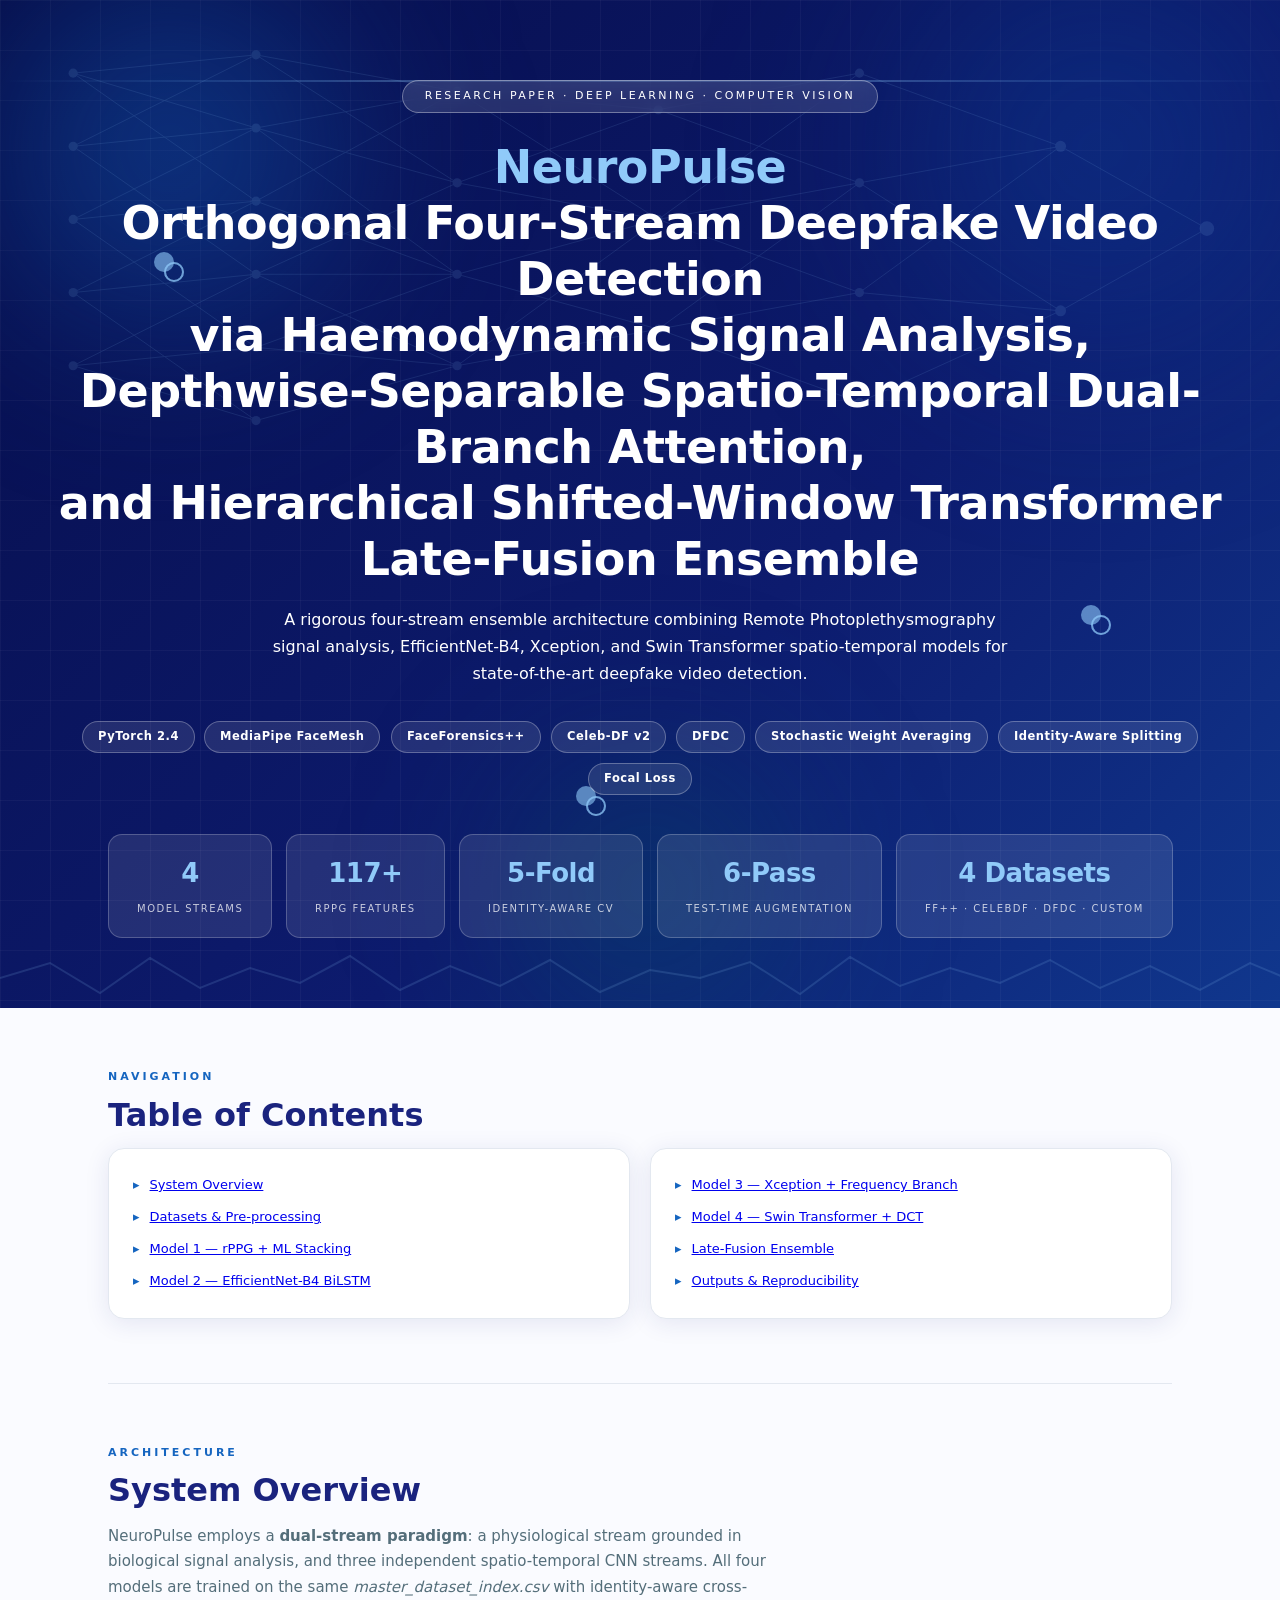
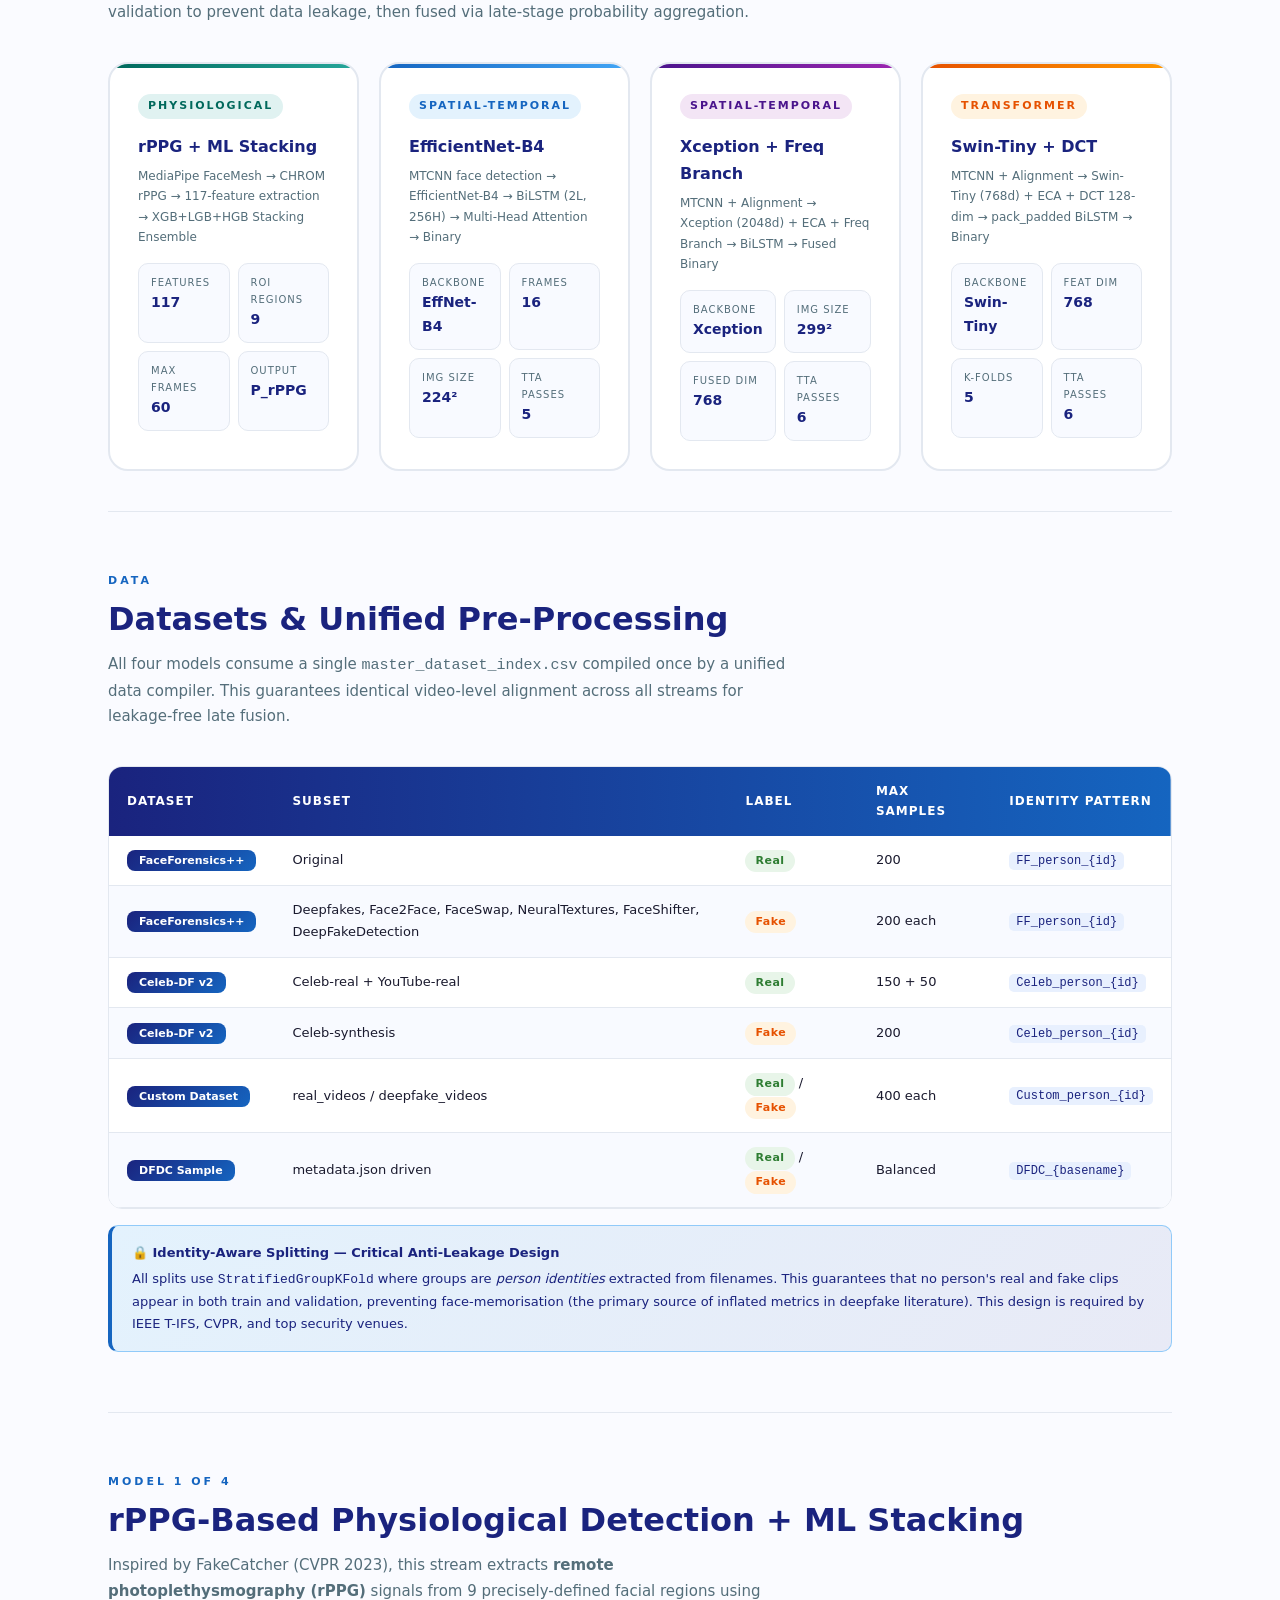
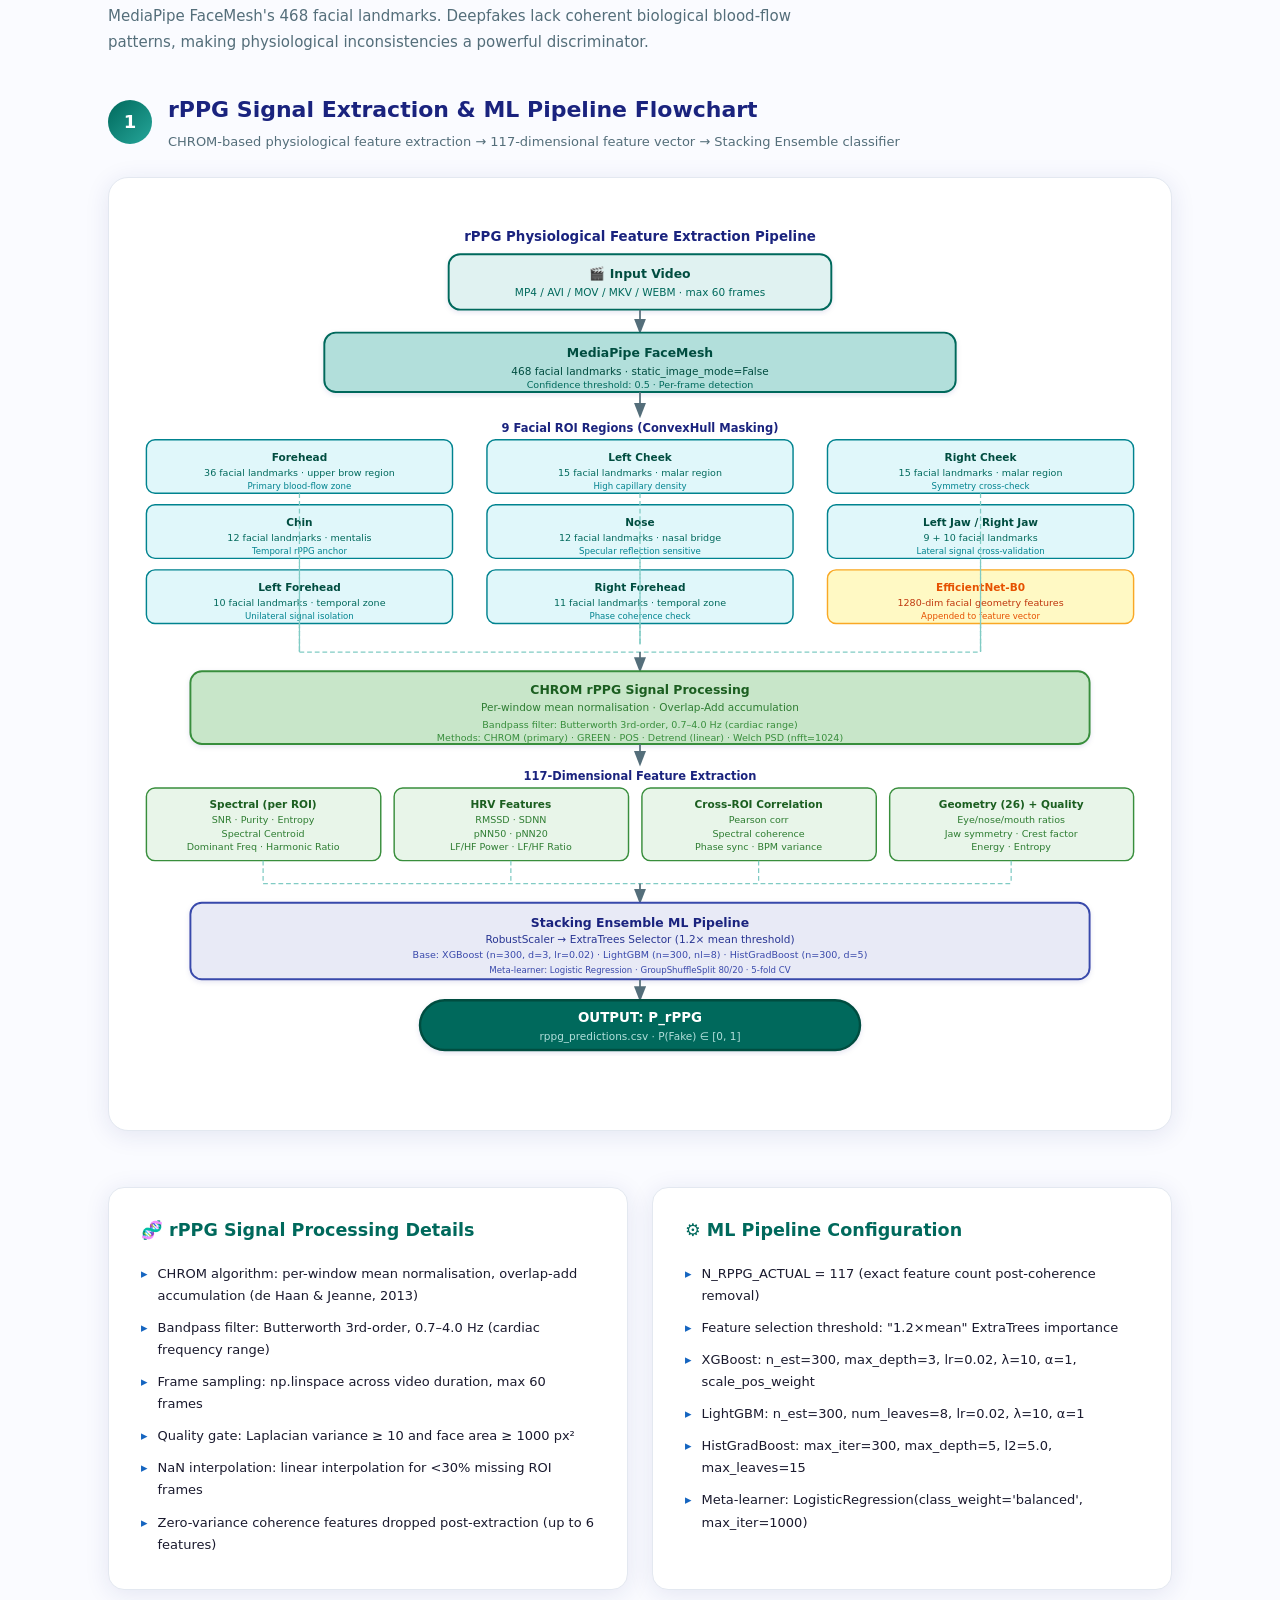
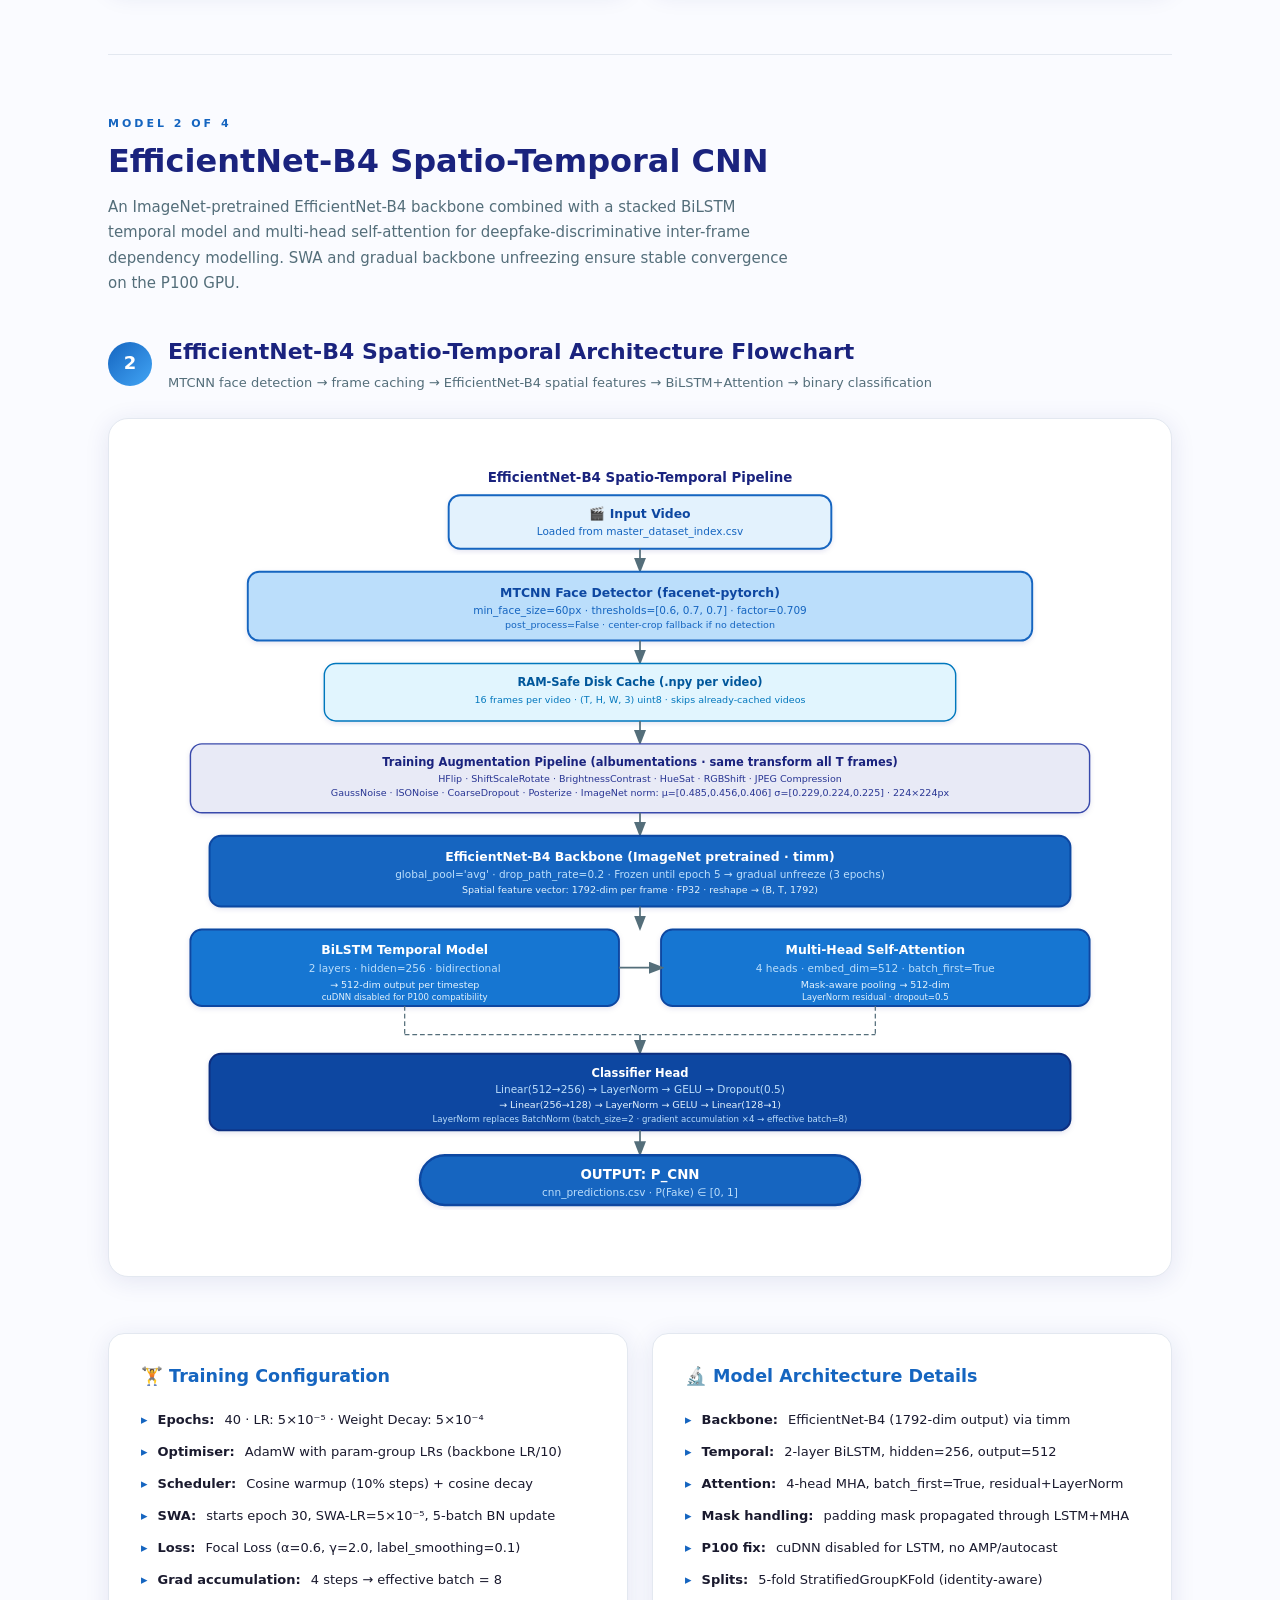
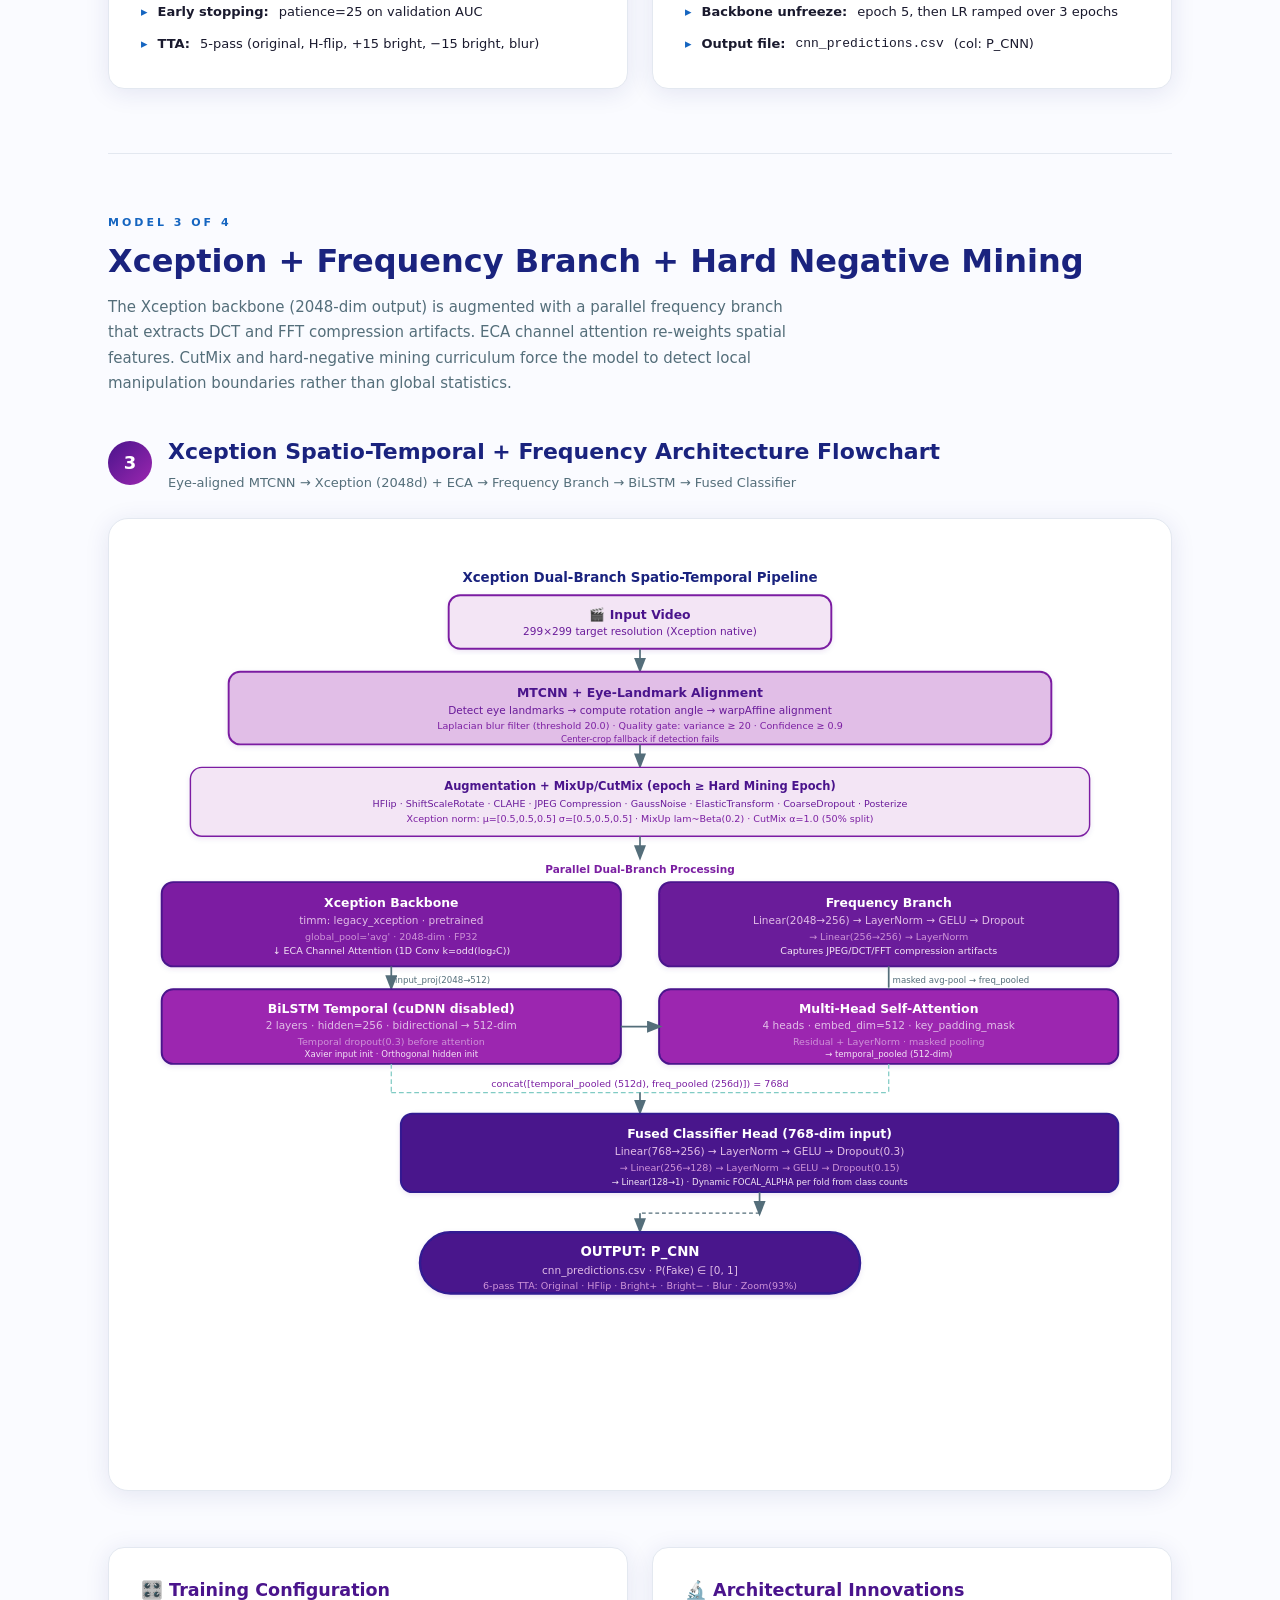
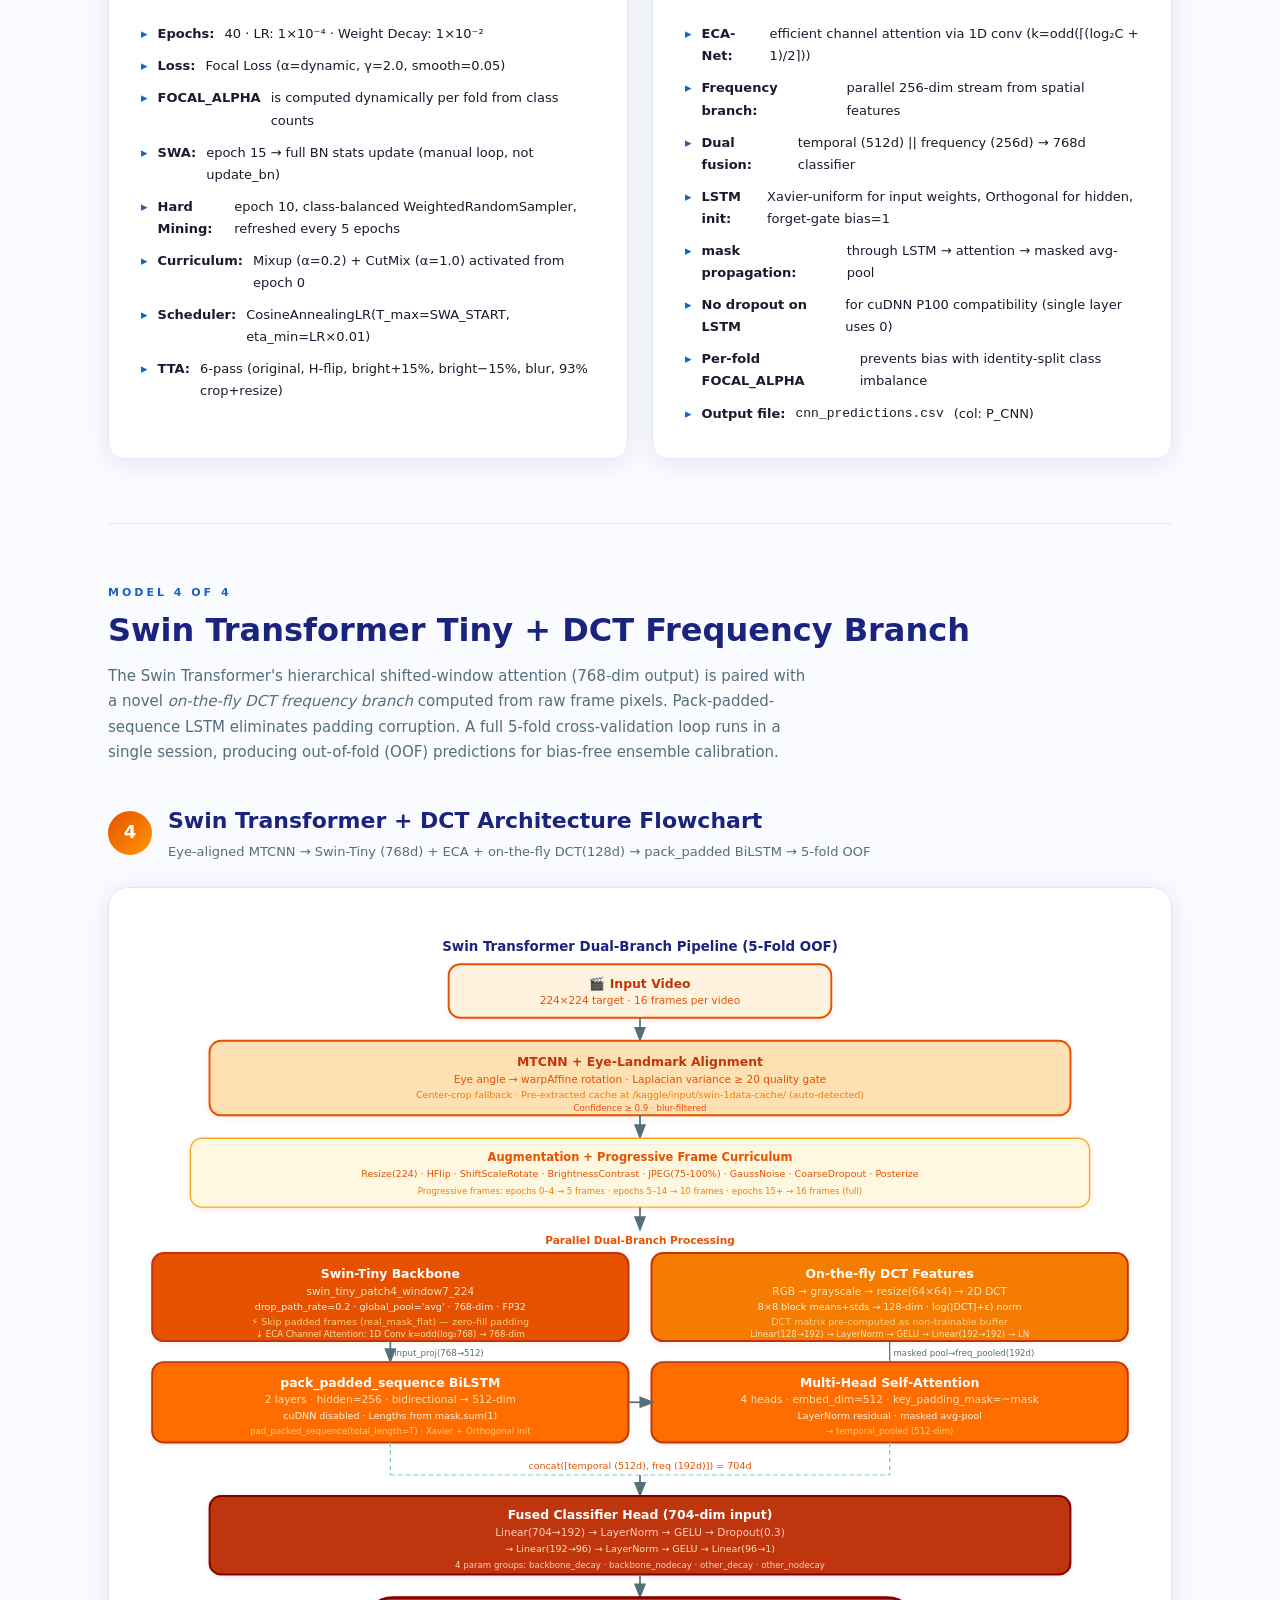
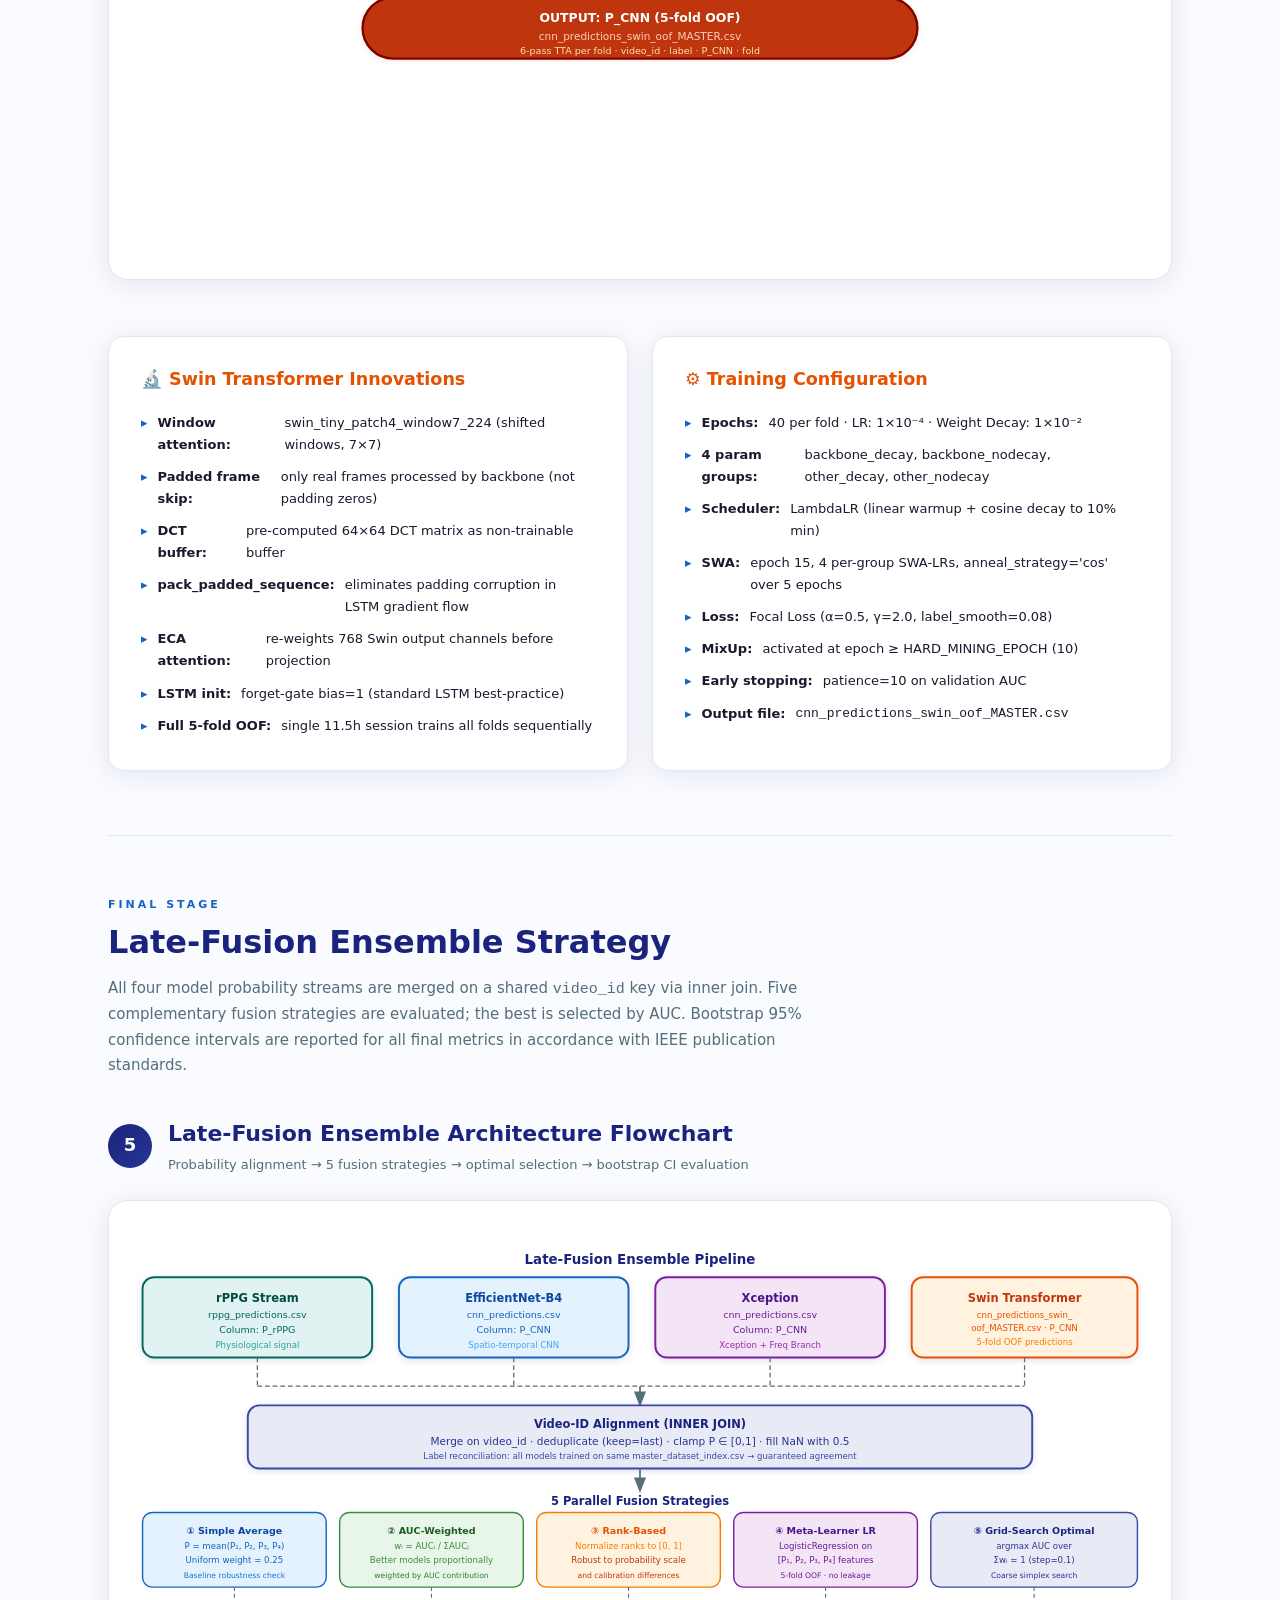
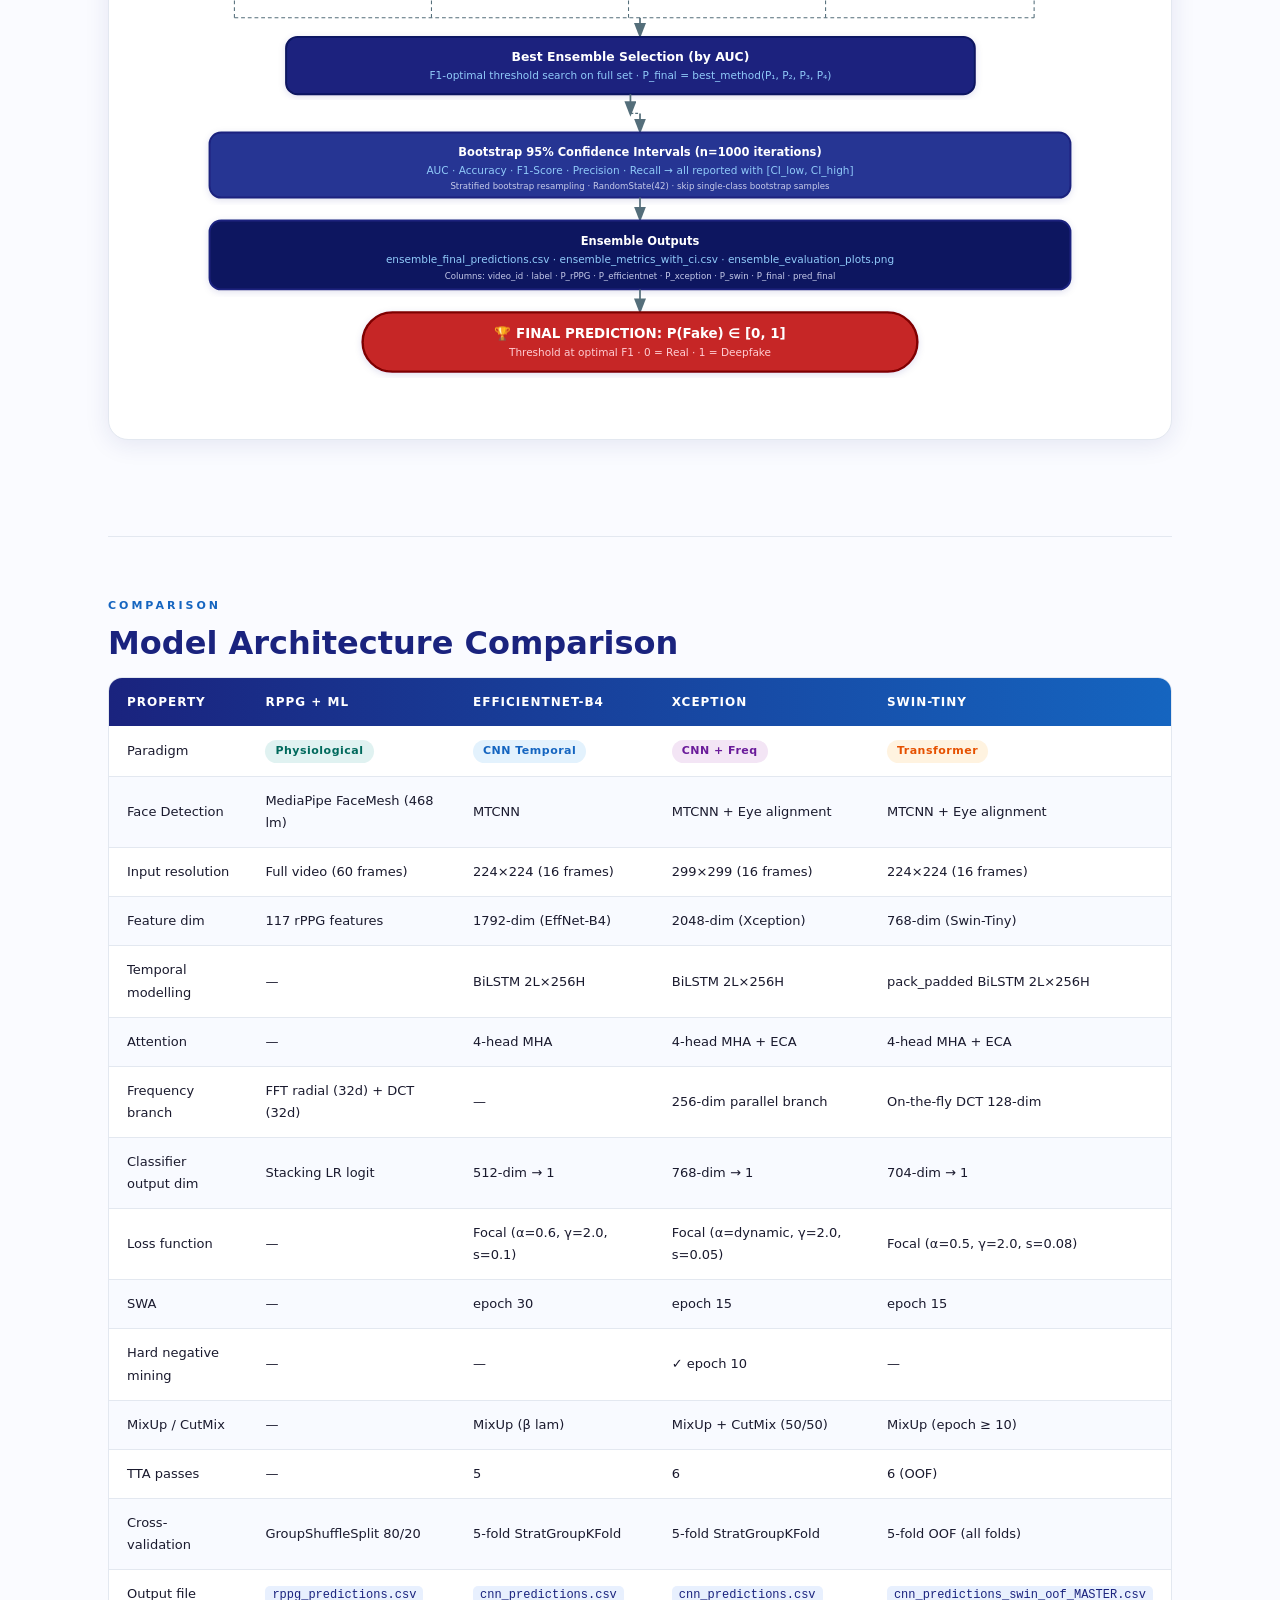
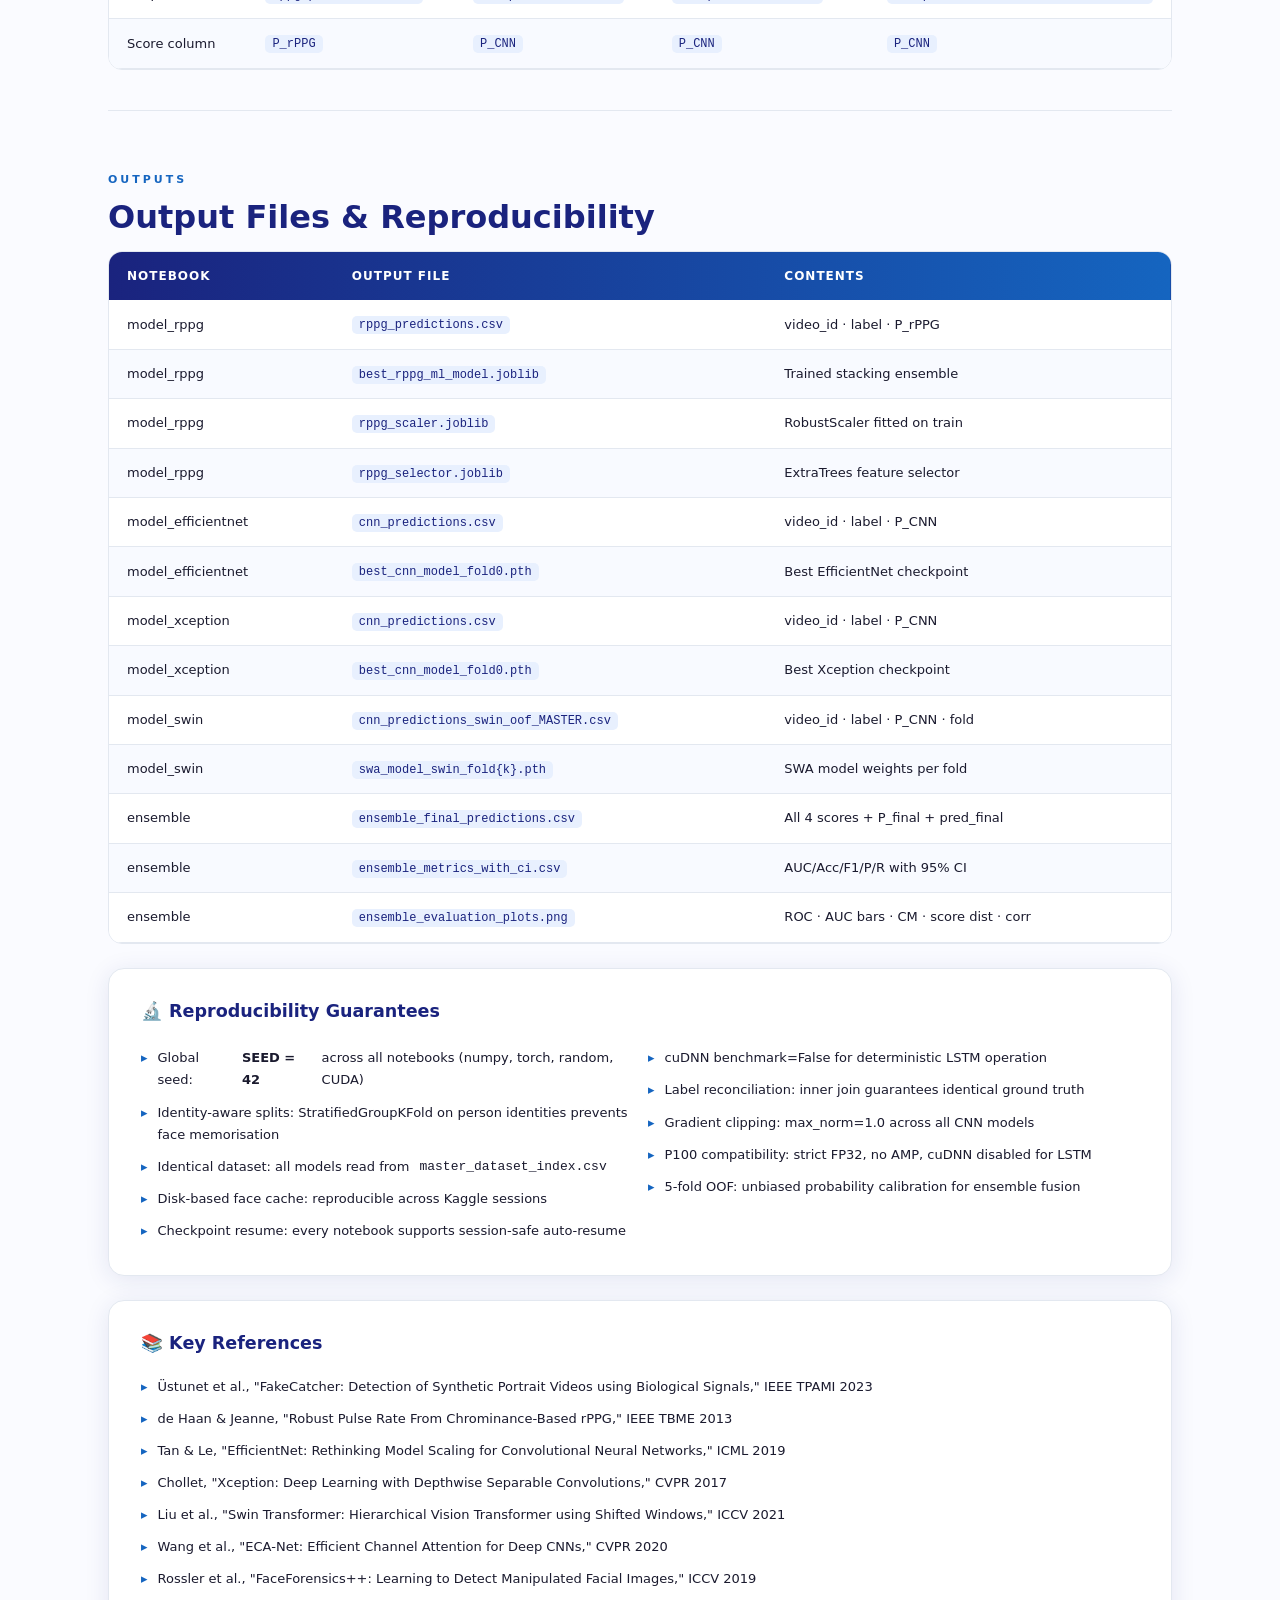
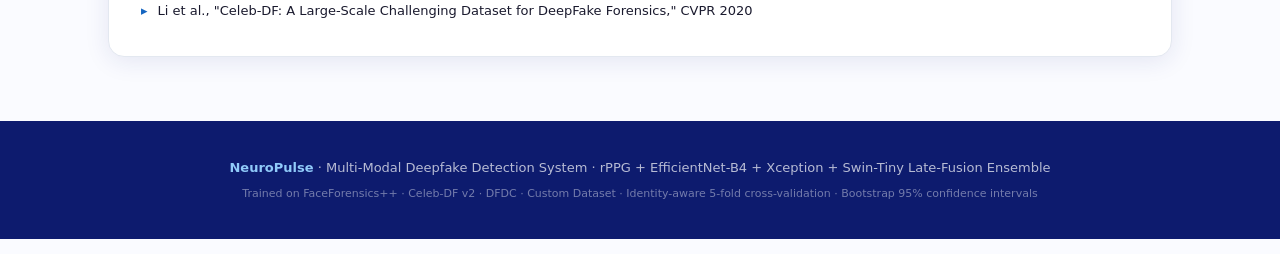
==== commit 1aeb2f41: "changed" ====
--- a/architecture.html
+++ b/architecture.html
@@ -33,68 +33,273 @@
     font-size: 15px;
   }
 
+  /* ── HERO ANIMATIONS ── */
+  @keyframes heroGradientShift {
+    0%   { background-position: 0% 50%; }
+    50%  { background-position: 100% 50%; }
+    100% { background-position: 0% 50%; }
+  }
+  @keyframes fadeInDown {
+    from { opacity: 0; transform: translateY(-24px); }
+    to   { opacity: 1; transform: translateY(0); }
+  }
+  @keyframes fadeInUp {
+    from { opacity: 0; transform: translateY(28px); }
+    to   { opacity: 1; transform: translateY(0); }
+  }
+  @keyframes fadeInScale {
+    from { opacity: 0; transform: scale(0.9) translateY(16px); }
+    to   { opacity: 1; transform: scale(1) translateY(0); }
+  }
+  @keyframes orbDrift1 {
+    0%,100% { transform: translate(0,0) scale(1); }
+    33%     { transform: translate(60px,-40px) scale(1.15); }
+    66%     { transform: translate(-30px,30px) scale(0.88); }
+  }
+  @keyframes orbDrift2 {
+    0%,100% { transform: translate(0,0) scale(1); }
+    40%     { transform: translate(-80px,50px) scale(1.2); }
+    70%     { transform: translate(40px,-60px) scale(0.85); }
+  }
+  @keyframes orbDrift3 {
+    0%,100% { transform: translate(0,0) scale(1); }
+    30%     { transform: translate(50px,70px) scale(0.9); }
+    60%     { transform: translate(-60px,-30px) scale(1.1); }
+  }
+  @keyframes pulseRing {
+    0%   { transform: translate(-50%,-50%) scale(0.6); opacity: 0.8; }
+    100% { transform: translate(-50%,-50%) scale(3.5); opacity: 0; }
+  }
+  @keyframes tagEntrance {
+    from { opacity: 0; transform: translateY(12px) scale(0.9); }
+    to   { opacity: 1; transform: translateY(0) scale(1); }
+  }
+  @keyframes tagGlow {
+    0%,100% { background: rgba(255,255,255,0.10); box-shadow: 0 0 0 0 rgba(144,202,249,0); }
+    50%     { background: rgba(255,255,255,0.20); box-shadow: 0 0 12px 2px rgba(144,202,249,0.25); }
+  }
+  @keyframes statCardIn {
+    from { opacity: 0; transform: translateY(20px) scale(0.95); }
+    to   { opacity: 1; transform: translateY(0) scale(1); }
+  }
+  @keyframes numberCount {
+    from { opacity: 0; transform: scale(0.5); }
+    to   { opacity: 1; transform: scale(1); }
+  }
+  @keyframes scanLine {
+    0%   { top: 0%; opacity: 0.5; }
+    50%  { opacity: 1; }
+    100% { top: 100%; opacity: 0; }
+  }
+  @keyframes gridFlicker {
+    0%,100% { opacity: 0.03; }
+    50%     { opacity: 0.07; }
+  }
+  @keyframes titleGlow {
+    0%,100% { text-shadow: 0 0 30px rgba(144,202,249,0.3); }
+    50%     { text-shadow: 0 0 60px rgba(144,202,249,0.6), 0 0 100px rgba(100,181,246,0.3); }
+  }
+  @keyframes badgePulse {
+    0%,100% { box-shadow: 0 0 0 0 rgba(144,202,249,0.4); }
+    50%     { box-shadow: 0 0 0 8px rgba(144,202,249,0); }
+  }
+  @keyframes neuralNodePulse {
+    0%,100% { r: 4; opacity: 0.6; }
+    50%     { r: 7; opacity: 1; }
+  }
+  @keyframes neuralEdgeDash {
+    from { stroke-dashoffset: 300; }
+    to   { stroke-dashoffset: 0; }
+  }
+  @keyframes waveformPulse {
+    0%,100% { transform: scaleY(1); }
+    50%     { transform: scaleY(1.4); }
+  }
+
   /* ── HERO ── */
   .hero {
-    background: linear-gradient(135deg, #0d1b6e 0%, #1565c0 50%, #0d47a1 100%);
+    background: linear-gradient(135deg, #060d4a 0%, #0d1b6e 20%, #1565c0 55%, #0d47a1 80%, #050c3d 100%);
+    background-size: 300% 300%;
+    animation: heroGradientShift 10s ease infinite;
     color: #fff;
-    padding: 72px 40px 60px;
+    padding: 80px 40px 70px;
     text-align: center;
     position: relative;
     overflow: hidden;
-  }
-  .hero::before {
+    min-height: 540px;
+  }
+
+  /* Animated grid background */
+  .hero-grid {
+    position: absolute; inset: 0; pointer-events: none;
+    background-image:
+      linear-gradient(rgba(255,255,255,0.035) 1px, transparent 1px),
+      linear-gradient(90deg, rgba(255,255,255,0.035) 1px, transparent 1px);
+    background-size: 50px 50px;
+    animation: gridFlicker 4s ease-in-out infinite;
+  }
+
+  /* Scan line effect */
+  .hero-scan {
+    position: absolute; left: 0; right: 0; height: 2px;
+    background: linear-gradient(90deg, transparent, rgba(144,202,249,0.5), transparent);
+    animation: scanLine 5s linear infinite;
+    pointer-events: none;
+  }
+
+  /* Glow orbs */
+  .hero-orb {
+    position: absolute; border-radius: 50%; pointer-events: none; filter: blur(80px);
+  }
+  .hero-orb-1 {
+    width: 500px; height: 500px; top: -100px; left: -80px;
+    background: radial-gradient(circle, rgba(21,101,192,0.55) 0%, transparent 70%);
+    animation: orbDrift1 12s ease-in-out infinite;
+  }
+  .hero-orb-2 {
+    width: 600px; height: 600px; top: -150px; right: -120px;
+    background: radial-gradient(circle, rgba(13,71,161,0.45) 0%, transparent 70%);
+    animation: orbDrift2 16s ease-in-out infinite;
+  }
+  .hero-orb-3 {
+    width: 400px; height: 400px; bottom: -80px; left: 35%;
+    background: radial-gradient(circle, rgba(0,105,92,0.35) 0%, transparent 70%);
+    animation: orbDrift3 14s ease-in-out infinite;
+  }
+
+  /* Pulse rings */
+  .hero-pulse-ring {
+    position: absolute; width: 20px; height: 20px;
+    border-radius: 50%; background: rgba(144,202,249,0.6);
+    pointer-events: none;
+  }
+  .hero-pulse-ring::before,
+  .hero-pulse-ring::after {
+    content: '';
+    position: absolute; top: 50%; left: 50%;
+    width: 100%; height: 100%;
+    border-radius: 50%;
+    border: 2px solid rgba(144,202,249,0.5);
+    animation: pulseRing 3s ease-out infinite;
+  }
+  .hero-pulse-ring::after { animation-delay: 1.5s; }
+  .hero-pulse-ring-1 { top: 25%; left: 12%; animation: orbDrift1 8s ease-in-out infinite; }
+  .hero-pulse-ring-2 { top: 60%; right: 14%; animation: orbDrift2 11s ease-in-out infinite; }
+  .hero-pulse-ring-3 { bottom: 20%; left: 45%; animation: orbDrift3 9s ease-in-out infinite; }
+
+  /* Hero neural SVG overlay */
+  .hero-neural-overlay {
+    position: absolute; inset: 0; pointer-events: none; opacity: 0.12;
+  }
+
+  /* Hero content (z-index above orbs) */
+  .hero-content { position: relative; z-index: 5; }
+
+  .hero-badge {
+    display: inline-block;
+    background: rgba(255,255,255,0.12);
+    border: 1px solid rgba(255,255,255,0.35);
+    border-radius: 24px;
+    padding: 6px 22px;
+    font-size: 11px;
+    letter-spacing: 2.5px;
+    text-transform: uppercase;
+    margin-bottom: 26px;
+    backdrop-filter: blur(8px);
+    animation: fadeInDown 0.8s cubic-bezier(.22,1,.36,1) both, badgePulse 3s ease-in-out 1s infinite;
+  }
+
+  .hero h1 {
+    font-size: clamp(26px, 4.5vw, 46px);
+    font-weight: 900;
+    letter-spacing: -0.5px;
+    margin-bottom: 18px;
+    line-height: 1.22;
+    animation: fadeInUp 1s cubic-bezier(.22,1,.36,1) 0.2s both;
+    animation-name: fadeInUp, titleGlow;
+    animation-duration: 1s, 4s;
+    animation-delay: 0.2s, 1s;
+    animation-fill-mode: both, none;
+    animation-iteration-count: 1, infinite;
+  }
+  .hero h1 span { color: #90caf9; }
+  .hero p {
+    font-size: 16px;
+    opacity: 0.88;
+    max-width: 740px;
+    margin: 0 auto 34px;
+    line-height: 1.7;
+    animation: fadeInUp 1s cubic-bezier(.22,1,.36,1) 0.4s both;
+  }
+  .hero-tags {
+    display: flex; flex-wrap: wrap; gap: 10px; justify-content: center;
+    margin-bottom: 40px;
+    animation: fadeInUp 1s cubic-bezier(.22,1,.36,1) 0.55s both;
+  }
+  .hero-tag {
+    background: rgba(255,255,255,0.10);
+    border: 1px solid rgba(255,255,255,0.28);
+    border-radius: 20px;
+    padding: 5px 15px;
+    font-size: 11.5px;
+    font-weight: 600;
+    letter-spacing: 0.5px;
+    backdrop-filter: blur(4px);
+    transition: all 0.3s ease;
+    cursor: default;
+  }
+  .hero-tag:hover {
+    background: rgba(255,255,255,0.22);
+    border-color: rgba(144,202,249,0.6);
+    transform: translateY(-2px);
+    box-shadow: 0 4px 16px rgba(144,202,249,0.25);
+  }
+  .hero-tag:nth-child(1)  { animation: tagEntrance 0.6s ease 0.6s both; }
+  .hero-tag:nth-child(2)  { animation: tagEntrance 0.6s ease 0.7s both; }
+  .hero-tag:nth-child(3)  { animation: tagEntrance 0.6s ease 0.8s both; }
+  .hero-tag:nth-child(4)  { animation: tagEntrance 0.6s ease 0.9s both; }
+  .hero-tag:nth-child(5)  { animation: tagEntrance 0.6s ease 1.0s both; }
+  .hero-tag:nth-child(6)  { animation: tagEntrance 0.6s ease 1.1s both; }
+  .hero-tag:nth-child(7)  { animation: tagEntrance 0.6s ease 1.2s both; }
+  .hero-tag:nth-child(8)  { animation: tagEntrance 0.6s ease 1.3s both; }
+
+  .hero-stats {
+    display: flex; flex-wrap: wrap; gap: 14px; justify-content: center;
+    animation: fadeInUp 1s cubic-bezier(.22,1,.36,1) 0.9s both;
+  }
+  .hero-stat {
+    background: rgba(255,255,255,0.10);
+    border: 1px solid rgba(255,255,255,0.22);
+    border-radius: 14px;
+    padding: 16px 28px;
+    text-align: center;
+    backdrop-filter: blur(8px);
+    transition: all 0.35s cubic-bezier(.22,1,.36,1);
+    position: relative;
+    overflow: hidden;
+  }
+  .hero-stat::before {
     content: '';
     position: absolute; inset: 0;
-    background: url("data:image/svg+xml,%3Csvg width='60' height='60' viewBox='0 0 60 60' xmlns='http://www.w3.org/2000/svg'%3E%3Cg fill='none' fill-rule='evenodd'%3E%3Cg fill='%23ffffff' fill-opacity='0.04'%3E%3Cpath d='M36 34v-4h-2v4h-4v2h4v4h2v-4h4v-2h-4zm0-30V0h-2v4h-4v2h4v4h2V6h4V4h-4zM6 34v-4H4v4H0v2h4v4h2v-4h4v-2H6zM6 4V0H4v4H0v2h4v4h2V6h4V4H6z'/%3E%3C/g%3E%3C/g%3E%3C/svg%3E");
-  }
-  .hero-badge {
-    display: inline-block;
-    background: rgba(255,255,255,0.15);
-    border: 1px solid rgba(255,255,255,0.3);
-    border-radius: 24px;
-    padding: 6px 20px;
-    font-size: 12px;
-    letter-spacing: 2px;
-    text-transform: uppercase;
-    margin-bottom: 24px;
-    backdrop-filter: blur(4px);
-  }
-  .hero h1 {
-    font-size: clamp(28px, 5vw, 48px);
-    font-weight: 800;
-    letter-spacing: -0.5px;
-    margin-bottom: 16px;
-    line-height: 1.2;
-  }
-  .hero h1 span { color: #90caf9; }
-  .hero p {
-    font-size: 17px;
-    opacity: 0.85;
-    max-width: 720px;
-    margin: 0 auto 32px;
-  }
-  .hero-tags { display: flex; flex-wrap: wrap; gap: 10px; justify-content: center; margin-bottom: 36px; }
-  .hero-tag {
-    background: rgba(255,255,255,0.12);
-    border: 1px solid rgba(255,255,255,0.25);
-    border-radius: 20px;
-    padding: 5px 14px;
-    font-size: 12px;
-    font-weight: 600;
-  }
-  .hero-stats {
-    display: flex; flex-wrap: wrap; gap: 16px; justify-content: center;
-  }
-  .hero-stat {
-    background: rgba(255,255,255,0.12);
-    border: 1px solid rgba(255,255,255,0.2);
-    border-radius: 12px;
-    padding: 14px 24px;
-    text-align: center;
-    backdrop-filter: blur(4px);
-  }
-  .hero-stat strong { display: block; font-size: 24px; font-weight: 800; color: #90caf9; }
-  .hero-stat span { font-size: 11px; opacity: 0.8; text-transform: uppercase; letter-spacing: 1px; }
+    background: linear-gradient(135deg, rgba(255,255,255,0.08), transparent);
+    opacity: 0;
+    transition: opacity 0.3s ease;
+  }
+  .hero-stat:hover { transform: translateY(-5px) scale(1.03); background: rgba(255,255,255,0.18); box-shadow: 0 12px 40px rgba(0,0,0,0.3), 0 0 20px rgba(144,202,249,0.2); border-color: rgba(144,202,249,0.5); }
+  .hero-stat:hover::before { opacity: 1; }
+  .hero-stat strong { display: block; font-size: 26px; font-weight: 900; color: #90caf9; letter-spacing: -0.5px; }
+  .hero-stat span { font-size: 10px; opacity: 0.75; text-transform: uppercase; letter-spacing: 1.5px; }
+  .hero-stat:nth-child(1) { animation: statCardIn 0.7s ease 1.0s both; }
+  .hero-stat:nth-child(2) { animation: statCardIn 0.7s ease 1.1s both; }
+  .hero-stat:nth-child(3) { animation: statCardIn 0.7s ease 1.2s both; }
+  .hero-stat:nth-child(4) { animation: statCardIn 0.7s ease 1.3s both; }
+  .hero-stat:nth-child(5) { animation: statCardIn 0.7s ease 1.4s both; }
+
+  /* Waveform decoration */
+  .hero-waveform {
+    position: absolute; bottom: 0; left: 0; right: 0;
+    height: 60px; opacity: 0.15; pointer-events: none;
+  }
 
   /* ── LAYOUT ── */
   .container { max-width: 1120px; margin: 0 auto; padding: 0 28px; }
@@ -193,18 +398,12 @@
   .badge-teal   { background: #e0f2f1; color: #00695c; }
 
   /* ── FLOWCHART WRAPPER ── */
-  .fc-section {
-    margin-bottom: 56px;
-  }
-  .fc-header {
-    display: flex; align-items: center; gap: 16px;
-    margin-bottom: 24px;
-  }
+  .fc-section { margin-bottom: 56px; }
+  .fc-header { display: flex; align-items: center; gap: 16px; margin-bottom: 24px; }
   .fc-num {
     width: 44px; height: 44px; border-radius: 50%;
     display: flex; align-items: center; justify-content: center;
-    font-size: 18px; font-weight: 900; color: #fff;
-    flex-shrink: 0;
+    font-size: 18px; font-weight: 900; color: #fff; flex-shrink: 0;
   }
   .fc-header h2 { font-size: 22px; font-weight: 800; color: var(--primary); }
   .fc-header p { font-size: 13px; color: var(--muted); margin-top: 2px; }
@@ -216,8 +415,50 @@
     box-shadow: var(--shadow);
     overflow-x: auto;
   }
-
-  /* ── PIPELINE STEPS ── */
+  .fc-wrapper svg { max-width: 100%; display: block; }
+
+  /* ── INFO BOX ── */
+  .info-box {
+    background: linear-gradient(135deg, #e3f2fd 0%, #e8eaf6 100%);
+    border: 1px solid #90caf9;
+    border-left: 4px solid #1565c0;
+    border-radius: 10px;
+    padding: 16px 20px;
+    margin: 20px 0;
+    font-size: 13px;
+    color: #1a237e;
+  }
+  .info-box strong { display: block; margin-bottom: 4px; font-size: 13px; }
+
+  /* ── DATASET TABLE ── */
+  .ds-chip {
+    background: linear-gradient(135deg, #1a237e 0%, #1565c0 100%);
+    color: #fff;
+    border-radius: 8px;
+    padding: 4px 12px;
+    font-size: 11px;
+    font-weight: 700;
+  }
+
+  /* ── FOOTER ── */
+  footer {
+    background: #0d1b6e;
+    color: rgba(255,255,255,0.7);
+    text-align: center;
+    padding: 36px 28px;
+    font-size: 13px;
+  }
+  footer strong { color: #90caf9; }
+
+  /* ── UTIL ── */
+  .mt-8 { margin-top: 8px; }
+  .mt-16 { margin-top: 16px; }
+  .mt-24 { margin-top: 24px; }
+  ul.feature-list { list-style: none; padding: 0; }
+  ul.feature-list li { padding: 5px 0; font-size: 13px; display: flex; gap: 10px; }
+  ul.feature-list li::before { content: '▸'; color: var(--highlight); flex-shrink: 0; }
+  .two-col { display: grid; grid-template-columns: 1fr 1fr; gap: 24px; }
+  @media (max-width: 700px) { .two-col { grid-template-columns: 1fr; } }
   .pipe { display: flex; flex-wrap: wrap; gap: 0; align-items: stretch; margin: 20px 0; }
   .pipe-step {
     flex: 1; min-width: 120px;
@@ -236,21 +477,6 @@
     font-size: 18px; color: #90a4ae;
   }
   .pipe-step .icon { font-size: 22px; margin-bottom: 6px; }
-
-  /* ── INFO BOX ── */
-  .info-box {
-    background: linear-gradient(135deg, #e3f2fd 0%, #e8eaf6 100%);
-    border: 1px solid #90caf9;
-    border-left: 4px solid #1565c0;
-    border-radius: 10px;
-    padding: 16px 20px;
-    margin: 20px 0;
-    font-size: 13px;
-    color: #1a237e;
-  }
-  .info-box strong { display: block; margin-bottom: 4px; font-size: 13px; }
-
-  /* ── CODE STYLE ── */
   .code-block {
     background: #1a1a2e;
     color: #e8eaf6;
@@ -262,65 +488,123 @@
     overflow-x: auto;
     margin: 16px 0;
   }
-  .code-block .kw   { color: #82b1ff; }
-  .code-block .str  { color: #a5d6a7; }
-  .code-block .num  { color: #ffcc80; }
-  .code-block .cmt  { color: #546e7a; font-style: italic; }
-
-  /* ── DATASET TABLE ── */
-  .ds-chip {
-    background: linear-gradient(135deg, #1a237e 0%, #1565c0 100%);
-    color: #fff;
-    border-radius: 8px;
-    padding: 4px 12px;
-    font-size: 11px;
-    font-weight: 700;
-  }
-
-  /* ── FOOTER ── */
-  footer {
-    background: #0d1b6e;
-    color: rgba(255,255,255,0.7);
-    text-align: center;
-    padding: 36px 28px;
-    font-size: 13px;
-  }
-  footer strong { color: #90caf9; }
-
-  /* ── UTIL ── */
-  .mt-8 { margin-top: 8px; }
-  .mt-16 { margin-top: 16px; }
-  .mt-24 { margin-top: 24px; }
-  ul.feature-list { list-style: none; padding: 0; }
-  ul.feature-list li { padding: 5px 0; font-size: 13px; display: flex; gap: 10px; }
-  ul.feature-list li::before { content: '▸'; color: var(--highlight); flex-shrink: 0; }
-  .two-col { display: grid; grid-template-columns: 1fr 1fr; gap: 24px; }
-  @media (max-width: 700px) { .two-col { grid-template-columns: 1fr; } }
 </style>
 </head>
 <body>
 
 <!-- ═══════════════════════════════════════════════════════════ HERO -->
 <header class="hero">
-  <div class="hero-badge">Research Paper · Deep Learning · Computer Vision</div>
-  <h1>NeuroPulse: <span>Multi-Modal Deepfake Detection</span><br>via Spatio-Temporal &amp; Physiological Fusion</h1>
-  <p>A rigorous four-stream ensemble architecture combining Remote Photoplethysmography signal analysis, EfficientNet-B4, Xception, and Swin Transformer spatio-temporal models for state-of-the-art deepfake video detection.</p>
-  <div class="hero-tags">
-    <span class="hero-tag">PyTorch 2.4</span>
-    <span class="hero-tag">MediaPipe FaceMesh</span>
-    <span class="hero-tag">FaceForensics++</span>
-    <span class="hero-tag">Celeb-DF v2</span>
-    <span class="hero-tag">DFDC</span>
-    <span class="hero-tag">Stochastic Weight Averaging</span>
-    <span class="hero-tag">Identity-Aware Splitting</span>
-    <span class="hero-tag">Focal Loss</span>
-  </div>
-  <div class="hero-stats">
-    <div class="hero-stat"><strong>4</strong><span>Model Streams</span></div>
-    <div class="hero-stat"><strong>117+</strong><span>rPPG Features</span></div>
-    <div class="hero-stat"><strong>5-Fold</strong><span>Identity-Aware CV</span></div>
-    <div class="hero-stat"><strong>6-Pass</strong><span>Test-Time Augmentation</span></div>
-    <div class="hero-stat"><strong>4 Datasets</strong><span>FF++ · CelebDF · DFDC · Custom</span></div>
+  <!-- Background layers -->
+  <div class="hero-grid"></div>
+  <div class="hero-scan"></div>
+  <div class="hero-orb hero-orb-1"></div>
+  <div class="hero-orb hero-orb-2"></div>
+  <div class="hero-orb hero-orb-3"></div>
+  <div class="hero-pulse-ring hero-pulse-ring-1"></div>
+  <div class="hero-pulse-ring hero-pulse-ring-2"></div>
+  <div class="hero-pulse-ring hero-pulse-ring-3"></div>
+
+  <!-- Neural network decorative SVG overlay -->
+  <svg class="hero-neural-overlay" viewBox="0 0 1400 500" preserveAspectRatio="xMidYMid slice" xmlns="http://www.w3.org/2000/svg">
+    <defs>
+      <style>
+        .nn-edge { stroke: #90caf9; stroke-width: 1; fill: none; stroke-dasharray: 300; animation: neuralEdgeDash 6s linear infinite; }
+        .nn-node { fill: #90caf9; animation: neuralNodePulse 3s ease-in-out infinite; }
+        .nn-edge:nth-child(2n)  { animation-delay: -1s; }
+        .nn-edge:nth-child(3n)  { animation-delay: -2s; }
+        .nn-edge:nth-child(5n)  { animation-delay: -3s; }
+        .nn-node:nth-child(2n)  { animation-delay: -0.5s; }
+        .nn-node:nth-child(3n)  { animation-delay: -1.5s; }
+        .nn-node:nth-child(4n)  { animation-delay: -2.5s; }
+      </style>
+    </defs>
+    <!-- Layer 1 nodes (input) -->
+    <circle class="nn-node" cx="80"  cy="80"  r="5"/>
+    <circle class="nn-node" cx="80"  cy="160" r="5"/>
+    <circle class="nn-node" cx="80"  cy="240" r="5"/>
+    <circle class="nn-node" cx="80"  cy="320" r="5"/>
+    <circle class="nn-node" cx="80"  cy="400" r="5"/>
+    <!-- Layer 2 -->
+    <circle class="nn-node" cx="280" cy="60"  r="5"/>
+    <circle class="nn-node" cx="280" cy="140" r="5"/>
+    <circle class="nn-node" cx="280" cy="220" r="5"/>
+    <circle class="nn-node" cx="280" cy="300" r="5"/>
+    <circle class="nn-node" cx="280" cy="380" r="5"/>
+    <circle class="nn-node" cx="280" cy="460" r="5"/>
+    <!-- Layer 3 -->
+    <circle class="nn-node" cx="500" cy="100" r="5"/>
+    <circle class="nn-node" cx="500" cy="200" r="5"/>
+    <circle class="nn-node" cx="500" cy="300" r="5"/>
+    <circle class="nn-node" cx="500" cy="400" r="5"/>
+    <!-- Layer 4 -->
+    <circle class="nn-node" cx="720" cy="120" r="5"/>
+    <circle class="nn-node" cx="720" cy="240" r="5"/>
+    <circle class="nn-node" cx="720" cy="360" r="5"/>
+    <!-- Layer 5 -->
+    <circle class="nn-node" cx="940" cy="80"  r="5"/>
+    <circle class="nn-node" cx="940" cy="200" r="5"/>
+    <circle class="nn-node" cx="940" cy="320" r="5"/>
+    <circle class="nn-node" cx="940" cy="440" r="5"/>
+    <!-- Layer 6 (output) -->
+    <circle class="nn-node" cx="1160" cy="160" r="6"/>
+    <circle class="nn-node" cx="1160" cy="340" r="6"/>
+    <!-- Layer 7 -->
+    <circle class="nn-node" cx="1320" cy="250" r="8"/>
+    <!-- Edges L1→L2 -->
+    <path class="nn-edge" d="M80,80 L280,60"/><path class="nn-edge" d="M80,80 L280,140"/><path class="nn-edge" d="M80,80 L280,220"/>
+    <path class="nn-edge" d="M80,160 L280,60"/><path class="nn-edge" d="M80,160 L280,140"/><path class="nn-edge" d="M80,160 L280,300"/>
+    <path class="nn-edge" d="M80,240 L280,140"/><path class="nn-edge" d="M80,240 L280,220"/><path class="nn-edge" d="M80,240 L280,380"/>
+    <path class="nn-edge" d="M80,320 L280,220"/><path class="nn-edge" d="M80,320 L280,300"/><path class="nn-edge" d="M80,320 L280,460"/>
+    <path class="nn-edge" d="M80,400 L280,300"/><path class="nn-edge" d="M80,400 L280,380"/><path class="nn-edge" d="M80,400 L280,460"/>
+    <!-- Edges L2→L3 -->
+    <path class="nn-edge" d="M280,60 L500,100"/><path class="nn-edge" d="M280,60 L500,200"/>
+    <path class="nn-edge" d="M280,140 L500,100"/><path class="nn-edge" d="M280,140 L500,200"/><path class="nn-edge" d="M280,140 L500,300"/>
+    <path class="nn-edge" d="M280,220 L500,100"/><path class="nn-edge" d="M280,220 L500,300"/>
+    <path class="nn-edge" d="M280,300 L500,200"/><path class="nn-edge" d="M280,300 L500,300"/><path class="nn-edge" d="M280,300 L500,400"/>
+    <path class="nn-edge" d="M280,380 L500,300"/><path class="nn-edge" d="M280,380 L500,400"/>
+    <path class="nn-edge" d="M280,460 L500,400"/>
+    <!-- Edges L3→L4 -->
+    <path class="nn-edge" d="M500,100 L720,120"/><path class="nn-edge" d="M500,100 L720,240"/>
+    <path class="nn-edge" d="M500,200 L720,120"/><path class="nn-edge" d="M500,200 L720,240"/>
+    <path class="nn-edge" d="M500,300 L720,240"/><path class="nn-edge" d="M500,300 L720,360"/>
+    <path class="nn-edge" d="M500,400 L720,240"/><path class="nn-edge" d="M500,400 L720,360"/>
+    <!-- Edges L4→L5 -->
+    <path class="nn-edge" d="M720,120 L940,80"/><path class="nn-edge" d="M720,120 L940,200"/>
+    <path class="nn-edge" d="M720,240 L940,80"/><path class="nn-edge" d="M720,240 L940,200"/><path class="nn-edge" d="M720,240 L940,320"/>
+    <path class="nn-edge" d="M720,360 L940,200"/><path class="nn-edge" d="M720,360 L940,320"/><path class="nn-edge" d="M720,360 L940,440"/>
+    <!-- Edges L5→L6 -->
+    <path class="nn-edge" d="M940,80 L1160,160"/><path class="nn-edge" d="M940,200 L1160,160"/><path class="nn-edge" d="M940,200 L1160,340"/>
+    <path class="nn-edge" d="M940,320 L1160,160"/><path class="nn-edge" d="M940,320 L1160,340"/><path class="nn-edge" d="M940,440 L1160,340"/>
+    <!-- Edges L6→L7 -->
+    <path class="nn-edge" d="M1160,160 L1320,250"/><path class="nn-edge" d="M1160,340 L1320,250"/>
+  </svg>
+
+  <!-- Waveform bottom decoration -->
+  <svg class="hero-waveform" viewBox="0 0 1400 60" preserveAspectRatio="none" xmlns="http://www.w3.org/2000/svg">
+    <polyline points="0,30 50,15 100,45 150,10 200,40 250,20 300,35 350,8 400,42 450,18 500,38 550,12 600,44 650,22 700,30 750,14 800,46 850,9 900,38 950,20 1000,35 1050,12 1100,40 1150,18 1200,42 1250,15 1300,36 1350,22 1400,30" stroke="#90caf9" stroke-width="2" fill="none"/>
+  </svg>
+
+  <div class="hero-content">
+    <div class="hero-badge">Research Paper · Deep Learning · Computer Vision</div>
+    <h1><span>NeuroPulse</span><br>Orthogonal Four-Stream Deepfake Video Detection<br>via Haemodynamic Signal Analysis,<br>Depthwise-Separable Spatio-Temporal Dual-Branch Attention,<br>and Hierarchical Shifted-Window Transformer<br>Late-Fusion Ensemble</h1>
+    <p>A rigorous four-stream ensemble architecture combining Remote Photoplethysmography signal analysis, EfficientNet-B4, Xception, and Swin Transformer spatio-temporal models for state-of-the-art deepfake video detection.</p>
+    <div class="hero-tags">
+      <span class="hero-tag">PyTorch 2.4</span>
+      <span class="hero-tag">MediaPipe FaceMesh</span>
+      <span class="hero-tag">FaceForensics++</span>
+      <span class="hero-tag">Celeb-DF v2</span>
+      <span class="hero-tag">DFDC</span>
+      <span class="hero-tag">Stochastic Weight Averaging</span>
+      <span class="hero-tag">Identity-Aware Splitting</span>
+      <span class="hero-tag">Focal Loss</span>
+    </div>
+    <div class="hero-stats">
+      <div class="hero-stat"><strong>4</strong><span>Model Streams</span></div>
+      <div class="hero-stat"><strong>117+</strong><span>rPPG Features</span></div>
+      <div class="hero-stat"><strong>5-Fold</strong><span>Identity-Aware CV</span></div>
+      <div class="hero-stat"><strong>6-Pass</strong><span>Test-Time Augmentation</span></div>
+      <div class="hero-stat"><strong>4 Datasets</strong><span>FF++ · CelebDF · DFDC · Custom</span></div>
+    </div>
   </div>
 </header>
 
@@ -355,9 +639,9 @@
   <div class="section-label">Architecture</div>
   <div class="section-title">System Overview</div>
   <div class="section-sub">
-    NeuroPulse employs a <strong>dual-stream paradigm</strong>: a physiological stream grounded in biological signal analysis, 
-    and three independent spatio-temporal CNN streams. All four models are trained on the same 
-    <em>master_dataset_index.csv</em> with identity-aware cross-validation to prevent data leakage, 
+    NeuroPulse employs a <strong>dual-stream paradigm</strong>: a physiological stream grounded in biological signal analysis,
+    and three independent spatio-temporal CNN streams. All four models are trained on the same
+    <em>master_dataset_index.csv</em> with identity-aware cross-validation to prevent data leakage,
     then fused via late-stage probability aggregation.
   </div>
   <div class="card-grid card-grid-4">
@@ -441,9 +725,7 @@
   </div>
 </section>
 
-<!-- ══════════════════════════════════════════════════════════════════════════
-     FLOWCHART 1: rPPG
-══════════════════════════════════════════════════════════════════════════ -->
+<!-- ══════════════════════════════════════════════════════════ MODEL 1: rPPG -->
 <section class="section" id="model1">
   <div class="section-label">Model 1 of 4</div>
   <div class="section-title">rPPG-Based Physiological Detection + ML Stacking</div>
@@ -462,137 +744,154 @@
       </div>
     </div>
     <div class="fc-wrapper">
-<svg viewBox="0 0 1060 720" xmlns="http://www.w3.org/2000/svg" font-family="Segoe UI,system-ui,sans-serif">
+<svg viewBox="0 0 1060 920" xmlns="http://www.w3.org/2000/svg" font-family="'Segoe UI',system-ui,sans-serif">
   <defs>
-    <marker id="arr1" markerWidth="8" markerHeight="8" refX="6" refY="3" orient="auto">
-      <path d="M0,0 L0,6 L8,3 z" fill="#546e7a"/>
+    <marker id="arr1" markerWidth="9" markerHeight="9" refX="7" refY="3.5" orient="auto">
+      <path d="M0,0 L0,7 L9,3.5 z" fill="#546e7a"/>
     </marker>
-    <filter id="dropshadow">
-      <feDropShadow dx="0" dy="2" stdDeviation="3" flood-color="#1a237e" flood-opacity="0.12"/>
-    </filter>
+    <filter id="sh1"><feDropShadow dx="0" dy="2" stdDeviation="3" flood-color="#1a237e" flood-opacity="0.10"/></filter>
   </defs>
 
-  <!-- TITLE -->
-  <text x="530" y="30" text-anchor="middle" font-size="15" font-weight="800" fill="#1a237e">rPPG Physiological Feature Extraction Pipeline</text>
-
-  <!-- ROW 1: Input -->
-  <rect x="400" y="50" width="260" height="60" rx="12" fill="#e0f2f1" stroke="#00695c" stroke-width="2" filter="url(#dropshadow)"/>
-  <text x="530" y="75" text-anchor="middle" font-size="13" font-weight="700" fill="#00695c">🎬 Input Video</text>
-  <text x="530" y="95" text-anchor="middle" font-size="11" fill="#004d40">MP4/AVI/MOV/MKV/WEBM · max 60 frames</text>
-
-  <!-- Arrow down -->
-  <line x1="530" y1="110" x2="530" y2="138" stroke="#546e7a" stroke-width="1.5" marker-end="url(#arr1)"/>
-
-  <!-- ROW 2: Face Mesh -->
-  <rect x="370" y="140" width="320" height="60" rx="12" fill="#b2dfdb" stroke="#00695c" stroke-width="2" filter="url(#dropshadow)"/>
-  <text x="530" y="166" text-anchor="middle" font-size="13" font-weight="700" fill="#004d40">MediaPipe FaceMesh</text>
-  <text x="530" y="185" text-anchor="middle" font-size="11" fill="#004d40">468 facial landmarks · static_image_mode=False · 0.5 confidence threshold</text>
-
-  <!-- Arrow down -->
-  <line x1="530" y1="200" x2="530" y2="228" stroke="#546e7a" stroke-width="1.5" marker-end="url(#arr1)"/>
-
-  <!-- ROW 3: 9 ROI boxes -->
-  <text x="530" y="248" text-anchor="middle" font-size="12" font-weight="700" fill="#1a237e">9 Facial ROI Regions (ConvexHull Masking)</text>
-
-  <!-- 9 ROI boxes -->
-  <rect x="20"  y="258" width="108" height="46" rx="8" fill="#e0f7fa" stroke="#00838f" stroke-width="1.5"/>
-  <text x="74"  y="277" text-anchor="middle" font-size="10" font-weight="600" fill="#004d40">Forehead</text>
-  <text x="74"  y="293" text-anchor="middle" font-size="9"  fill="#00695c">36 landmarks</text>
-
-  <rect x="140" y="258" width="108" height="46" rx="8" fill="#e0f7fa" stroke="#00838f" stroke-width="1.5"/>
-  <text x="194" y="277" text-anchor="middle" font-size="10" font-weight="600" fill="#004d40">Left Cheek</text>
-  <text x="194" y="293" text-anchor="middle" font-size="9"  fill="#00695c">15 landmarks</text>
-
-  <rect x="260" y="258" width="108" height="46" rx="8" fill="#e0f7fa" stroke="#00838f" stroke-width="1.5"/>
-  <text x="314" y="277" text-anchor="middle" font-size="10" font-weight="600" fill="#004d40">Right Cheek</text>
-  <text x="314" y="293" text-anchor="middle" font-size="9"  fill="#00695c">15 landmarks</text>
-
-  <rect x="380" y="258" width="108" height="46" rx="8" fill="#e0f7fa" stroke="#00838f" stroke-width="1.5"/>
-  <text x="434" y="277" text-anchor="middle" font-size="10" font-weight="600" fill="#004d40">Chin</text>
-  <text x="434" y="293" text-anchor="middle" font-size="9"  fill="#00695c">12 landmarks</text>
-
-  <rect x="500" y="258" width="108" height="46" rx="8" fill="#e0f7fa" stroke="#00838f" stroke-width="1.5"/>
-  <text x="554" y="277" text-anchor="middle" font-size="10" font-weight="600" fill="#004d40">Nose</text>
-  <text x="554" y="293" text-anchor="middle" font-size="9"  fill="#00695c">12 landmarks</text>
-
-  <rect x="620" y="258" width="108" height="46" rx="8" fill="#e0f7fa" stroke="#00838f" stroke-width="1.5"/>
-  <text x="674" y="277" text-anchor="middle" font-size="10" font-weight="600" fill="#004d40">Left/Right Jaw</text>
-  <text x="674" y="293" text-anchor="middle" font-size="9"  fill="#00695c">9+10 landmarks</text>
-
-  <rect x="740" y="258" width="108" height="46" rx="8" fill="#e0f7fa" stroke="#00838f" stroke-width="1.5"/>
-  <text x="794" y="277" text-anchor="middle" font-size="10" font-weight="600" fill="#004d40">L/R Forehead</text>
-  <text x="794" y="293" text-anchor="middle" font-size="9"  fill="#00695c">10+11 landmarks</text>
-
-  <rect x="860" y="258" width="168" height="46" rx="8" fill="#fff9c4" stroke="#f9a825" stroke-width="1.5"/>
-  <text x="944" y="277" text-anchor="middle" font-size="10" font-weight="600" fill="#e65100">EfficientNet-B0</text>
-  <text x="944" y="293" text-anchor="middle" font-size="9"  fill="#bf360c">1280-dim face features</text>
-
-  <!-- Convergence arrows to rPPG signal box -->
-  <line x1="74"  y1="304" x2="74"  y2="340" stroke="#546e7a" stroke-width="1" opacity="0.6"/>
-  <line x1="194" y1="304" x2="194" y2="340" stroke="#546e7a" stroke-width="1" opacity="0.6"/>
-  <line x1="314" y1="304" x2="314" y2="340" stroke="#546e7a" stroke-width="1" opacity="0.6"/>
-  <line x1="434" y1="304" x2="434" y2="340" stroke="#546e7a" stroke-width="1" opacity="0.6"/>
-  <line x1="554" y1="304" x2="554" y2="340" stroke="#546e7a" stroke-width="1" opacity="0.6"/>
-  <line x1="674" y1="304" x2="674" y2="340" stroke="#546e7a" stroke-width="1" opacity="0.6"/>
-  <line x1="794" y1="304" x2="794" y2="340" stroke="#546e7a" stroke-width="1" opacity="0.6"/>
-
-  <!-- Horizontal lines connecting to funnel -->
-  <line x1="74"  y1="340" x2="794" y2="340" stroke="#546e7a" stroke-width="1" opacity="0.6"/>
-  <line x1="434" y1="340" x2="434" y2="365" stroke="#546e7a" stroke-width="1.5" marker-end="url(#arr1)"/>
-
-  <!-- ROW 4: CHROM rPPG Signal Processing -->
-  <rect x="260" y="366" width="540" height="64" rx="12" fill="#c8e6c9" stroke="#388e3c" stroke-width="2" filter="url(#dropshadow)"/>
-  <text x="530" y="391" text-anchor="middle" font-size="13" font-weight="700" fill="#1b5e20">CHROM rPPG Signal Processing</text>
-  <text x="530" y="408" text-anchor="middle" font-size="11" fill="#2e7d32">Per-window mean normalisation · Overlap-Add accumulation · Bandpass filter [0.7–4.0 Hz, order 3]</text>
-  <text x="530" y="423" text-anchor="middle" font-size="10" fill="#388e3c">Methods: CHROM (primary) · GREEN · POS  · Detrend (linear) · Welch PSD (nfft=1024)</text>
-
-  <!-- Arrow down -->
-  <line x1="530" y1="430" x2="530" y2="455" stroke="#546e7a" stroke-width="1.5" marker-end="url(#arr1)"/>
-
-  <!-- ROW 5: Feature Extraction boxes -->
-  <text x="530" y="473" text-anchor="middle" font-size="12" font-weight="700" fill="#1a237e">117-Dimensional Feature Extraction</text>
-
-  <rect x="20"  y="482" width="195" height="52" rx="8" fill="#e8f5e9" stroke="#388e3c" stroke-width="1.5"/>
-  <text x="117" y="502" text-anchor="middle" font-size="10" font-weight="700" fill="#1b5e20">Spectral (per ROI)</text>
-  <text x="117" y="516" text-anchor="middle" font-size="9"  fill="#2e7d32">SNR · Purity · Entropy · Centroid</text>
-  <text x="117" y="529" text-anchor="middle" font-size="9"  fill="#2e7d32">Dominant Freq · Harmonic Ratio</text>
-
-  <rect x="228" y="482" width="195" height="52" rx="8" fill="#e8f5e9" stroke="#388e3c" stroke-width="1.5"/>
-  <text x="325" y="502" text-anchor="middle" font-size="10" font-weight="700" fill="#1b5e20">HRV Features</text>
-  <text x="325" y="516" text-anchor="middle" font-size="9"  fill="#2e7d32">RMSSD · SDNN · pNN50 · pNN20</text>
-  <text x="325" y="529" text-anchor="middle" font-size="9"  fill="#2e7d32">LF/HF Power · LF/HF Ratio</text>
-
-  <rect x="436" y="482" width="195" height="52" rx="8" fill="#e8f5e9" stroke="#388e3c" stroke-width="1.5"/>
-  <text x="533" y="502" text-anchor="middle" font-size="10" font-weight="700" fill="#1b5e20">Cross-ROI Correlation</text>
-  <text x="533" y="516" text-anchor="middle" font-size="9"  fill="#2e7d32">Pearson corr · Spectral coherence</text>
-  <text x="533" y="529" text-anchor="middle" font-size="9"  fill="#2e7d32">Phase sync · BPM variance</text>
-
-  <rect x="644" y="482" width="195" height="52" rx="8" fill="#e8f5e9" stroke="#388e3c" stroke-width="1.5"/>
-  <text x="741" y="502" text-anchor="middle" font-size="10" font-weight="700" fill="#1b5e20">Geometry (26) + Signal Quality</text>
-  <text x="741" y="516" text-anchor="middle" font-size="9"  fill="#2e7d32">Eye/nose/mouth ratios · Jaw symmetry</text>
-  <text x="741" y="529" text-anchor="middle" font-size="9"  fill="#2e7d32">Energy · Entropy · Crest factor</text>
+  <!-- ── ROW 0: Title ── -->
+  <text x="530" y="28" text-anchor="middle" font-size="14" font-weight="800" fill="#1a237e">rPPG Physiological Feature Extraction Pipeline</text>
+
+  <!-- ── ROW 1: Input Video ── -->
+  <rect x="330" y="42" width="400" height="58" rx="12" fill="#e0f2f1" stroke="#00695c" stroke-width="2" filter="url(#sh1)"/>
+  <text x="530" y="67" text-anchor="middle" font-size="13" font-weight="700" fill="#004d40">🎬 Input Video</text>
+  <text x="530" y="86" text-anchor="middle" font-size="11" fill="#00695c">MP4 / AVI / MOV / MKV / WEBM · max 60 frames</text>
+  <line x1="530" y1="100" x2="530" y2="122" stroke="#546e7a" stroke-width="1.8" marker-end="url(#arr1)"/>
+
+  <!-- ── ROW 2: MediaPipe FaceMesh ── -->
+  <rect x="200" y="124" width="660" height="62" rx="12" fill="#b2dfdb" stroke="#00695c" stroke-width="2" filter="url(#sh1)"/>
+  <text x="530" y="150" text-anchor="middle" font-size="13" font-weight="700" fill="#004d40">MediaPipe FaceMesh</text>
+  <text x="530" y="168" text-anchor="middle" font-size="11" fill="#004d40">468 facial landmarks · static_image_mode=False</text>
+  <text x="530" y="182" text-anchor="middle" font-size="10" fill="#00695c">Confidence threshold: 0.5 · Per-frame detection</text>
+  <line x1="530" y1="186" x2="530" y2="210" stroke="#546e7a" stroke-width="1.8" marker-end="url(#arr1)"/>
+
+  <!-- ── ROW 3: ROI label ── -->
+  <text x="530" y="228" text-anchor="middle" font-size="12" font-weight="800" fill="#1a237e">9 Facial ROI Regions (ConvexHull Masking)</text>
+
+  <!-- ROI Grid: 3 columns × 3 rows -->
+  <!-- Row A (y=236) -->
+  <rect x="14"  y="236" width="320" height="56" rx="9" fill="#e0f7fa" stroke="#00838f" stroke-width="1.5"/>
+  <text x="174" y="258" text-anchor="middle" font-size="11" font-weight="700" fill="#004d40">Forehead</text>
+  <text x="174" y="274" text-anchor="middle" font-size="10" fill="#00695c">36 facial landmarks · upper brow region</text>
+  <text x="174" y="287" text-anchor="middle" font-size="9"  fill="#00838f">Primary blood-flow zone</text>
+
+  <rect x="370" y="236" width="320" height="56" rx="9" fill="#e0f7fa" stroke="#00838f" stroke-width="1.5"/>
+  <text x="530" y="258" text-anchor="middle" font-size="11" font-weight="700" fill="#004d40">Left Cheek</text>
+  <text x="530" y="274" text-anchor="middle" font-size="10" fill="#00695c">15 facial landmarks · malar region</text>
+  <text x="530" y="287" text-anchor="middle" font-size="9"  fill="#00838f">High capillary density</text>
+
+  <rect x="726" y="236" width="320" height="56" rx="9" fill="#e0f7fa" stroke="#00838f" stroke-width="1.5"/>
+  <text x="886" y="258" text-anchor="middle" font-size="11" font-weight="700" fill="#004d40">Right Cheek</text>
+  <text x="886" y="274" text-anchor="middle" font-size="10" fill="#00695c">15 facial landmarks · malar region</text>
+  <text x="886" y="287" text-anchor="middle" font-size="9"  fill="#00838f">Symmetry cross-check</text>
+
+  <!-- Row B (y=304) -->
+  <rect x="14"  y="304" width="320" height="56" rx="9" fill="#e0f7fa" stroke="#00838f" stroke-width="1.5"/>
+  <text x="174" y="326" text-anchor="middle" font-size="11" font-weight="700" fill="#004d40">Chin</text>
+  <text x="174" y="342" text-anchor="middle" font-size="10" fill="#00695c">12 facial landmarks · mentalis</text>
+  <text x="174" y="355" text-anchor="middle" font-size="9"  fill="#00838f">Temporal rPPG anchor</text>
+
+  <rect x="370" y="304" width="320" height="56" rx="9" fill="#e0f7fa" stroke="#00838f" stroke-width="1.5"/>
+  <text x="530" y="326" text-anchor="middle" font-size="11" font-weight="700" fill="#004d40">Nose</text>
+  <text x="530" y="342" text-anchor="middle" font-size="10" fill="#00695c">12 facial landmarks · nasal bridge</text>
+  <text x="530" y="355" text-anchor="middle" font-size="9"  fill="#00838f">Specular reflection sensitive</text>
+
+  <rect x="726" y="304" width="320" height="56" rx="9" fill="#e0f7fa" stroke="#00838f" stroke-width="1.5"/>
+  <text x="886" y="326" text-anchor="middle" font-size="11" font-weight="700" fill="#004d40">Left Jaw / Right Jaw</text>
+  <text x="886" y="342" text-anchor="middle" font-size="10" fill="#00695c">9 + 10 facial landmarks</text>
+  <text x="886" y="355" text-anchor="middle" font-size="9"  fill="#00838f">Lateral signal cross-validation</text>
+
+  <!-- Row C (y=372) -->
+  <rect x="14"  y="372" width="320" height="56" rx="9" fill="#e0f7fa" stroke="#00838f" stroke-width="1.5"/>
+  <text x="174" y="394" text-anchor="middle" font-size="11" font-weight="700" fill="#004d40">Left Forehead</text>
+  <text x="174" y="410" text-anchor="middle" font-size="10" fill="#00695c">10 facial landmarks · temporal zone</text>
+  <text x="174" y="423" text-anchor="middle" font-size="9"  fill="#00838f">Unilateral signal isolation</text>
+
+  <rect x="370" y="372" width="320" height="56" rx="9" fill="#e0f7fa" stroke="#00838f" stroke-width="1.5"/>
+  <text x="530" y="394" text-anchor="middle" font-size="11" font-weight="700" fill="#004d40">Right Forehead</text>
+  <text x="530" y="410" text-anchor="middle" font-size="10" fill="#00695c">11 facial landmarks · temporal zone</text>
+  <text x="530" y="423" text-anchor="middle" font-size="9"  fill="#00838f">Phase coherence check</text>
+
+  <rect x="726" y="372" width="320" height="56" rx="9" fill="#fff9c4" stroke="#f9a825" stroke-width="1.5"/>
+  <text x="886" y="394" text-anchor="middle" font-size="11" font-weight="700" fill="#e65100">EfficientNet-B0</text>
+  <text x="886" y="410" text-anchor="middle" font-size="10" fill="#bf360c">1280-dim facial geometry features</text>
+  <text x="886" y="423" text-anchor="middle" font-size="9"  fill="#e65100">Appended to feature vector</text>
+
+  <!-- Convergence: vertical lines from each ROI group down, then horizontal bar, then single arrow -->
+  <!-- Column centres: 174, 530, 886 -->
+  <!-- Each row bottom: A=292, B=360, C=428 -->
+  <!-- Bring all to y=458 then horizontal bar to centre, arrow down -->
+  <line x1="174" y1="292" x2="174" y2="458" stroke="#80cbc4" stroke-width="1.3" stroke-dasharray="5,3"/>
+  <line x1="530" y1="292" x2="530" y2="450" stroke="#80cbc4" stroke-width="1.3" stroke-dasharray="5,3"/>
+  <line x1="886" y1="292" x2="886" y2="458" stroke="#80cbc4" stroke-width="1.3" stroke-dasharray="5,3"/>
+  <line x1="174" y1="360" x2="174" y2="458" stroke="#80cbc4" stroke-width="1.3" stroke-dasharray="5,3"/>
+  <line x1="530" y1="360" x2="530" y2="450" stroke="#80cbc4" stroke-width="1.3" stroke-dasharray="5,3"/>
+  <line x1="886" y1="360" x2="886" y2="458" stroke="#80cbc4" stroke-width="1.3" stroke-dasharray="5,3"/>
+  <line x1="174" y1="428" x2="174" y2="458" stroke="#80cbc4" stroke-width="1.3" stroke-dasharray="5,3"/>
+  <line x1="530" y1="428" x2="530" y2="450" stroke="#80cbc4" stroke-width="1.3" stroke-dasharray="5,3"/>
+  <line x1="886" y1="428" x2="886" y2="458" stroke="#80cbc4" stroke-width="1.3" stroke-dasharray="5,3"/>
+  <line x1="174" y1="458" x2="886" y2="458" stroke="#80cbc4" stroke-width="1.3" stroke-dasharray="5,3"/>
+  <line x1="530" y1="458" x2="530" y2="476" stroke="#546e7a" stroke-width="1.8" marker-end="url(#arr1)"/>
+
+  <!-- ── ROW 4: CHROM rPPG ── -->
+  <rect x="60" y="478" width="940" height="76" rx="12" fill="#c8e6c9" stroke="#388e3c" stroke-width="2" filter="url(#sh1)"/>
+  <text x="530" y="502" text-anchor="middle" font-size="13" font-weight="700" fill="#1b5e20">CHROM rPPG Signal Processing</text>
+  <text x="530" y="520" text-anchor="middle" font-size="11" fill="#2e7d32">Per-window mean normalisation · Overlap-Add accumulation</text>
+  <text x="530" y="537" text-anchor="middle" font-size="10" fill="#388e3c">Bandpass filter: Butterworth 3rd-order, 0.7–4.0 Hz (cardiac range)</text>
+  <text x="530" y="551" text-anchor="middle" font-size="10" fill="#388e3c">Methods: CHROM (primary) · GREEN · POS · Detrend (linear) · Welch PSD (nfft=1024)</text>
+  <line x1="530" y1="554" x2="530" y2="574" stroke="#546e7a" stroke-width="1.8" marker-end="url(#arr1)"/>
+
+  <!-- ── ROW 5: Feature label ── -->
+  <text x="530" y="592" text-anchor="middle" font-size="12" font-weight="800" fill="#1a237e">117-Dimensional Feature Extraction</text>
+
+  <!-- 4 feature boxes side by side -->
+  <rect x="14"  y="600" width="245" height="76" rx="9" fill="#e8f5e9" stroke="#388e3c" stroke-width="1.5"/>
+  <text x="136" y="621" text-anchor="middle" font-size="11" font-weight="700" fill="#1b5e20">Spectral (per ROI)</text>
+  <text x="136" y="637" text-anchor="middle" font-size="10" fill="#2e7d32">SNR · Purity · Entropy</text>
+  <text x="136" y="651" text-anchor="middle" font-size="10" fill="#2e7d32">Spectral Centroid</text>
+  <text x="136" y="665" text-anchor="middle" font-size="10" fill="#2e7d32">Dominant Freq · Harmonic Ratio</text>
+
+  <rect x="273" y="600" width="245" height="76" rx="9" fill="#e8f5e9" stroke="#388e3c" stroke-width="1.5"/>
+  <text x="395" y="621" text-anchor="middle" font-size="11" font-weight="700" fill="#1b5e20">HRV Features</text>
+  <text x="395" y="637" text-anchor="middle" font-size="10" fill="#2e7d32">RMSSD · SDNN</text>
+  <text x="395" y="651" text-anchor="middle" font-size="10" fill="#2e7d32">pNN50 · pNN20</text>
+  <text x="395" y="665" text-anchor="middle" font-size="10" fill="#2e7d32">LF/HF Power · LF/HF Ratio</text>
+
+  <rect x="532" y="600" width="245" height="76" rx="9" fill="#e8f5e9" stroke="#388e3c" stroke-width="1.5"/>
+  <text x="654" y="621" text-anchor="middle" font-size="11" font-weight="700" fill="#1b5e20">Cross-ROI Correlation</text>
+  <text x="654" y="637" text-anchor="middle" font-size="10" fill="#2e7d32">Pearson corr</text>
+  <text x="654" y="651" text-anchor="middle" font-size="10" fill="#2e7d32">Spectral coherence</text>
+  <text x="654" y="665" text-anchor="middle" font-size="10" fill="#2e7d32">Phase sync · BPM variance</text>
+
+  <rect x="791" y="600" width="255" height="76" rx="9" fill="#e8f5e9" stroke="#388e3c" stroke-width="1.5"/>
+  <text x="918" y="621" text-anchor="middle" font-size="11" font-weight="700" fill="#1b5e20">Geometry (26) + Quality</text>
+  <text x="918" y="637" text-anchor="middle" font-size="10" fill="#2e7d32">Eye/nose/mouth ratios</text>
+  <text x="918" y="651" text-anchor="middle" font-size="10" fill="#2e7d32">Jaw symmetry · Crest factor</text>
+  <text x="918" y="665" text-anchor="middle" font-size="10" fill="#2e7d32">Energy · Entropy</text>
 
   <!-- Convergence to ML -->
-  <line x1="117" y1="534" x2="117" y2="562" stroke="#546e7a" stroke-width="1" opacity="0.6"/>
-  <line x1="325" y1="534" x2="325" y2="562" stroke="#546e7a" stroke-width="1" opacity="0.6"/>
-  <line x1="533" y1="534" x2="533" y2="562" stroke="#546e7a" stroke-width="1" opacity="0.6"/>
-  <line x1="741" y1="534" x2="741" y2="562" stroke="#546e7a" stroke-width="1" opacity="0.6"/>
-  <line x1="117" y1="562" x2="741" y2="562" stroke="#546e7a" stroke-width="1" opacity="0.6"/>
-  <line x1="429" y1="562" x2="429" y2="580" stroke="#546e7a" stroke-width="1.5" marker-end="url(#arr1)"/>
-
-  <!-- ROW 6: ML Pipeline -->
-  <rect x="180" y="580" width="500" height="64" rx="12" fill="#e8eaf6" stroke="#3949ab" stroke-width="2" filter="url(#dropshadow)"/>
-  <text x="430" y="604" text-anchor="middle" font-size="13" font-weight="700" fill="#1a237e">Stacking Ensemble ML Pipeline</text>
-  <text x="430" y="622" text-anchor="middle" font-size="11" fill="#283593">RobustScaler → ExtraTrees Selector (1.2×mean) → Base: XGBoost + LightGBM + HistGradBoost</text>
-  <text x="430" y="638" text-anchor="middle" font-size="10" fill="#3949ab">Meta-learner: Logistic Regression · GroupShuffleSplit 80/20 · 5-fold CV</text>
-
-  <!-- Arrow to output -->
-  <line x1="430" y1="644" x2="430" y2="672" stroke="#546e7a" stroke-width="1.5" marker-end="url(#arr1)"/>
-
-  <!-- OUTPUT -->
-  <rect x="310" y="673" width="240" height="44" rx="22" fill="#00695c" stroke="#004d40" stroke-width="2" filter="url(#dropshadow)"/>
-  <text x="430" y="692" text-anchor="middle" font-size="13" font-weight="800" fill="#fff">OUTPUT: P_rPPG</text>
-  <text x="430" y="710" text-anchor="middle" font-size="10" fill="#b2dfdb">rppg_predictions.csv · P(Fake) ∈ [0,1]</text>
+  <line x1="136" y1="676" x2="136" y2="700" stroke="#80cbc4" stroke-width="1.3" stroke-dasharray="5,3"/>
+  <line x1="395" y1="676" x2="395" y2="700" stroke="#80cbc4" stroke-width="1.3" stroke-dasharray="5,3"/>
+  <line x1="654" y1="676" x2="654" y2="700" stroke="#80cbc4" stroke-width="1.3" stroke-dasharray="5,3"/>
+  <line x1="918" y1="676" x2="918" y2="700" stroke="#80cbc4" stroke-width="1.3" stroke-dasharray="5,3"/>
+  <line x1="136" y1="700" x2="918" y2="700" stroke="#80cbc4" stroke-width="1.3" stroke-dasharray="5,3"/>
+  <line x1="530" y1="700" x2="530" y2="718" stroke="#546e7a" stroke-width="1.8" marker-end="url(#arr1)"/>
+
+  <!-- ── ROW 6: ML Pipeline ── -->
+  <rect x="60" y="720" width="940" height="80" rx="12" fill="#e8eaf6" stroke="#3949ab" stroke-width="2" filter="url(#sh1)"/>
+  <text x="530" y="745" text-anchor="middle" font-size="13" font-weight="700" fill="#1a237e">Stacking Ensemble ML Pipeline</text>
+  <text x="530" y="762" text-anchor="middle" font-size="11" fill="#283593">RobustScaler → ExtraTrees Selector (1.2× mean threshold)</text>
+  <text x="530" y="778" text-anchor="middle" font-size="10" fill="#3949ab">Base: XGBoost (n=300, d=3, lr=0.02) · LightGBM (n=300, nl=8) · HistGradBoost (n=300, d=5)</text>
+  <text x="530" y="793" text-anchor="middle" font-size="9"  fill="#3949ab">Meta-learner: Logistic Regression · GroupShuffleSplit 80/20 · 5-fold CV</text>
+  <line x1="530" y1="800" x2="530" y2="820" stroke="#546e7a" stroke-width="1.8" marker-end="url(#arr1)"/>
+
+  <!-- ── OUTPUT ── -->
+  <rect x="300" y="822" width="460" height="52" rx="26" fill="#00695c" stroke="#004d40" stroke-width="2.5" filter="url(#sh1)"/>
+  <text x="530" y="845" text-anchor="middle" font-size="14" font-weight="800" fill="#fff">OUTPUT: P_rPPG</text>
+  <text x="530" y="864" text-anchor="middle" font-size="11" fill="#b2dfdb">rppg_predictions.csv · P(Fake) ∈ [0, 1]</text>
 </svg>
     </div>
   </div>
@@ -623,9 +922,7 @@
   </div>
 </section>
 
-<!-- ══════════════════════════════════════════════════════════════════════════
-     FLOWCHART 2: EfficientNet
-══════════════════════════════════════════════════════════════════════════ -->
+<!-- ══════════════════════════════════════════════════════════ MODEL 2: EfficientNet -->
 <section class="section" id="model2">
   <div class="section-label">Model 2 of 4</div>
   <div class="section-title">EfficientNet-B4 Spatio-Temporal CNN</div>
@@ -644,91 +941,83 @@
       </div>
     </div>
     <div class="fc-wrapper">
-<svg viewBox="0 0 1060 660" xmlns="http://www.w3.org/2000/svg" font-family="Segoe UI,system-ui,sans-serif">
+<svg viewBox="0 0 1060 820" xmlns="http://www.w3.org/2000/svg" font-family="'Segoe UI',system-ui,sans-serif">
   <defs>
-    <marker id="arr2" markerWidth="8" markerHeight="8" refX="6" refY="3" orient="auto">
-      <path d="M0,0 L0,6 L8,3 z" fill="#546e7a"/>
+    <marker id="arr2" markerWidth="9" markerHeight="9" refX="7" refY="3.5" orient="auto">
+      <path d="M0,0 L0,7 L9,3.5 z" fill="#546e7a"/>
     </marker>
-    <filter id="ds2">
-      <feDropShadow dx="0" dy="2" stdDeviation="3" flood-color="#1a237e" flood-opacity="0.10"/>
-    </filter>
+    <filter id="sh2"><feDropShadow dx="0" dy="2" stdDeviation="3" flood-color="#1a237e" flood-opacity="0.10"/></filter>
   </defs>
 
-  <!-- TITLE -->
-  <text x="530" y="28" text-anchor="middle" font-size="15" font-weight="800" fill="#1a237e">EfficientNet-B4 Spatio-Temporal Pipeline</text>
+  <text x="530" y="28" text-anchor="middle" font-size="14" font-weight="800" fill="#1a237e">EfficientNet-B4 Spatio-Temporal Pipeline</text>
 
   <!-- Input -->
-  <rect x="390" y="42" width="280" height="54" rx="12" fill="#e3f2fd" stroke="#1565c0" stroke-width="2" filter="url(#ds2)"/>
-  <text x="530" y="65" text-anchor="middle" font-size="13" font-weight="700" fill="#0d47a1">🎬 Input Video</text>
+  <rect x="330" y="42" width="400" height="56" rx="12" fill="#e3f2fd" stroke="#1565c0" stroke-width="2" filter="url(#sh2)"/>
+  <text x="530" y="66" text-anchor="middle" font-size="13" font-weight="700" fill="#0d47a1">🎬 Input Video</text>
   <text x="530" y="84" text-anchor="middle" font-size="11" fill="#1565c0">Loaded from master_dataset_index.csv</text>
-
-  <line x1="530" y1="96" x2="530" y2="122" stroke="#546e7a" stroke-width="1.5" marker-end="url(#arr2)"/>
-
-  <!-- Face Detection -->
-  <rect x="310" y="124" width="440" height="56" rx="12" fill="#bbdefb" stroke="#1565c0" stroke-width="2" filter="url(#ds2)"/>
-  <text x="530" y="149" text-anchor="middle" font-size="13" font-weight="700" fill="#0d47a1">MTCNN Face Detector (facenet-pytorch)</text>
-  <text x="530" y="168" text-anchor="middle" font-size="11" fill="#1565c0">min_face=60px · thresholds=[0.6,0.7,0.7] · factor=0.709 · post_process=False · center-crop fallback</text>
-
-  <line x1="530" y1="180" x2="530" y2="206" stroke="#546e7a" stroke-width="1.5" marker-end="url(#arr2)"/>
+  <line x1="530" y1="98" x2="530" y2="120" stroke="#546e7a" stroke-width="1.8" marker-end="url(#arr2)"/>
+
+  <!-- MTCNN -->
+  <rect x="120" y="122" width="820" height="72" rx="12" fill="#bbdefb" stroke="#1565c0" stroke-width="2" filter="url(#sh2)"/>
+  <text x="530" y="148" text-anchor="middle" font-size="13" font-weight="700" fill="#0d47a1">MTCNN Face Detector (facenet-pytorch)</text>
+  <text x="530" y="166" text-anchor="middle" font-size="11" fill="#1565c0">min_face_size=60px · thresholds=[0.6, 0.7, 0.7] · factor=0.709</text>
+  <text x="530" y="181" text-anchor="middle" font-size="10" fill="#1565c0">post_process=False · center-crop fallback if no detection</text>
+  <line x1="530" y1="194" x2="530" y2="216" stroke="#546e7a" stroke-width="1.8" marker-end="url(#arr2)"/>
 
   <!-- Disk Cache -->
-  <rect x="360" y="208" width="340" height="48" rx="12" fill="#e1f5fe" stroke="#0277bd" stroke-width="1.5" filter="url(#ds2)"/>
-  <text x="530" y="229" text-anchor="middle" font-size="12" font-weight="700" fill="#01579b">RAM-Safe Disk Cache (.npy per video)</text>
-  <text x="530" y="246" text-anchor="middle" font-size="10" fill="#0277bd">16 frames/video · (T,H,W,3) uint8 · skips already-cached</text>
-
-  <line x1="530" y1="256" x2="530" y2="278" stroke="#546e7a" stroke-width="1.5" marker-end="url(#arr2)"/>
+  <rect x="200" y="218" width="660" height="60" rx="12" fill="#e1f5fe" stroke="#0277bd" stroke-width="1.5" filter="url(#sh2)"/>
+  <text x="530" y="242" text-anchor="middle" font-size="12" font-weight="700" fill="#01579b">RAM-Safe Disk Cache (.npy per video)</text>
+  <text x="530" y="259" text-anchor="middle" font-size="10" fill="#0277bd">16 frames per video · (T, H, W, 3) uint8 · skips already-cached videos</text>
+  <line x1="530" y1="278" x2="530" y2="300" stroke="#546e7a" stroke-width="1.8" marker-end="url(#arr2)"/>
 
   <!-- Augmentation -->
-  <rect x="200" y="280" width="660" height="56" rx="12" fill="#e8eaf6" stroke="#3949ab" stroke-width="1.5" filter="url(#ds2)"/>
-  <text x="530" y="301" text-anchor="middle" font-size="12" font-weight="700" fill="#1a237e">Training Augmentation Pipeline (albumentations · same transform all T frames)</text>
-  <text x="530" y="319" text-anchor="middle" font-size="10" fill="#283593">HFlip · ShiftScaleRotate · BrightnessContrast · HueSat · RGBShift · JPEG Compression · GaussNoise · ISONoise · CoarseDropout · Posterize</text>
-  <text x="530" y="333" text-anchor="middle" font-size="9"  fill="#3949ab">ImageNet normalisation: μ=[0.485,0.456,0.406] · σ=[0.229,0.224,0.225] · 224×224px</text>
-
-  <line x1="530" y1="336" x2="530" y2="360" stroke="#546e7a" stroke-width="1.5" marker-end="url(#arr2)"/>
+  <rect x="60" y="302" width="940" height="72" rx="12" fill="#e8eaf6" stroke="#3949ab" stroke-width="1.5" filter="url(#sh2)"/>
+  <text x="530" y="325" text-anchor="middle" font-size="12" font-weight="700" fill="#1a237e">Training Augmentation Pipeline (albumentations · same transform all T frames)</text>
+  <text x="530" y="342" text-anchor="middle" font-size="10" fill="#283593">HFlip · ShiftScaleRotate · BrightnessContrast · HueSat · RGBShift · JPEG Compression</text>
+  <text x="530" y="357" text-anchor="middle" font-size="10" fill="#283593">GaussNoise · ISONoise · CoarseDropout · Posterize · ImageNet norm: μ=[0.485,0.456,0.406] σ=[0.229,0.224,0.225] · 224×224px</text>
+  <line x1="530" y1="374" x2="530" y2="396" stroke="#546e7a" stroke-width="1.8" marker-end="url(#arr2)"/>
 
   <!-- EfficientNet Backbone -->
-  <rect x="240" y="362" width="580" height="60" rx="12" fill="#1565c0" stroke="#0d47a1" stroke-width="2" filter="url(#ds2)"/>
-  <text x="530" y="386" text-anchor="middle" font-size="13" font-weight="800" fill="#fff">EfficientNet-B4 Backbone (ImageNet pretrained)</text>
-  <text x="530" y="404" text-anchor="middle" font-size="11" fill="#bbdefb">timm · global_pool='avg' · drop_path_rate=0.2 · Frozen until epoch 5 → gradual unfreeze</text>
-  <text x="530" y="418" text-anchor="middle" font-size="10" fill="#e3f2fd">Spatial feature vector: 1792-dim · FP32 · cuDNN benchmark=False</text>
-
-  <!-- Reshape arrow -->
-  <line x1="530" y1="422" x2="530" y2="446" stroke="#546e7a" stroke-width="1.5" marker-end="url(#arr2)"/>
-  <text x="544" y="438" font-size="10" fill="#546e7a">reshape (B,T,1792)</text>
-
-  <!-- BiLSTM + Attention row -->
-  <!-- BiLSTM -->
-  <rect x="120" y="448" width="360" height="66" rx="12" fill="#1976d2" stroke="#0d47a1" stroke-width="2" filter="url(#ds2)"/>
-  <text x="300" y="472" text-anchor="middle" font-size="13" font-weight="700" fill="#fff">BiLSTM Temporal Model</text>
-  <text x="300" y="491" text-anchor="middle" font-size="11" fill="#bbdefb">2 layers · hidden=256 · bidirectional</text>
-  <text x="300" y="507" text-anchor="middle" font-size="10" fill="#e3f2fd">→ 512-dim output per timestep · cuDNN disabled (P100)</text>
-
-  <!-- Attention -->
-  <rect x="548" y="448" width="360" height="66" rx="12" fill="#1976d2" stroke="#0d47a1" stroke-width="2" filter="url(#ds2)"/>
-  <text x="728" y="472" text-anchor="middle" font-size="13" font-weight="700" fill="#fff">Multi-Head Self-Attention</text>
-  <text x="728" y="491" text-anchor="middle" font-size="11" fill="#bbdefb">4 heads · embed_dim=512 · mask-aware pooling</text>
-  <text x="728" y="507" text-anchor="middle" font-size="10" fill="#e3f2fd">LayerNorm residual · dropout=0.5 · batch_first=True</text>
-
-  <!-- Arrow BiLSTM to Attention -->
-  <line x1="480" y1="481" x2="548" y2="481" stroke="#546e7a" stroke-width="1.5" marker-end="url(#arr2)"/>
-
-  <!-- Arrow from attention to classifier -->
-  <line x1="728" y1="514" x2="728" y2="540" stroke="#546e7a" stroke-width="1.5"/>
-  <line x1="300" y1="514" x2="300" y2="540" stroke="#546e7a" stroke-width="1.5"/>
-  <line x1="300" y1="540" x2="728" y2="540" stroke="#546e7a" stroke-width="1.5"/>
-  <line x1="530" y1="540" x2="530" y2="558" stroke="#546e7a" stroke-width="1.5" marker-end="url(#arr2)"/>
+  <rect x="80" y="398" width="900" height="74" rx="12" fill="#1565c0" stroke="#0d47a1" stroke-width="2" filter="url(#sh2)"/>
+  <text x="530" y="424" text-anchor="middle" font-size="13" font-weight="800" fill="#fff">EfficientNet-B4 Backbone (ImageNet pretrained · timm)</text>
+  <text x="530" y="442" text-anchor="middle" font-size="11" fill="#bbdefb">global_pool='avg' · drop_path_rate=0.2 · Frozen until epoch 5 → gradual unfreeze (3 epochs)</text>
+  <text x="530" y="458" text-anchor="middle" font-size="10" fill="#e3f2fd">Spatial feature vector: 1792-dim per frame · FP32 · reshape → (B, T, 1792)</text>
+  <line x1="530" y1="472" x2="530" y2="494" stroke="#546e7a" stroke-width="1.8" marker-end="url(#arr2)"/>
+
+  <!-- BiLSTM  |  Attention  side by side -->
+  <rect x="60"  y="496" width="448" height="80" rx="12" fill="#1976d2" stroke="#0d47a1" stroke-width="2" filter="url(#sh2)"/>
+  <text x="284" y="522" text-anchor="middle" font-size="13" font-weight="700" fill="#fff">BiLSTM Temporal Model</text>
+  <text x="284" y="540" text-anchor="middle" font-size="11" fill="#bbdefb">2 layers · hidden=256 · bidirectional</text>
+  <text x="284" y="557" text-anchor="middle" font-size="10" fill="#e3f2fd">→ 512-dim output per timestep</text>
+  <text x="284" y="570" text-anchor="middle" font-size="9"  fill="#e3f2fd">cuDNN disabled for P100 compatibility</text>
+
+  <rect x="552" y="496" width="448" height="80" rx="12" fill="#1976d2" stroke="#0d47a1" stroke-width="2" filter="url(#sh2)"/>
+  <text x="776" y="522" text-anchor="middle" font-size="13" font-weight="700" fill="#fff">Multi-Head Self-Attention</text>
+  <text x="776" y="540" text-anchor="middle" font-size="11" fill="#bbdefb">4 heads · embed_dim=512 · batch_first=True</text>
+  <text x="776" y="557" text-anchor="middle" font-size="10" fill="#e3f2fd">Mask-aware pooling → 512-dim</text>
+  <text x="776" y="570" text-anchor="middle" font-size="9"  fill="#e3f2fd">LayerNorm residual · dropout=0.5</text>
+
+  <!-- Arrow BiLSTM → Attention -->
+  <line x1="508" y1="536" x2="552" y2="536" stroke="#546e7a" stroke-width="1.8" marker-end="url(#arr2)"/>
+
+  <!-- Converge from both to classifier -->
+  <line x1="284" y1="576" x2="284" y2="606" stroke="#546e7a" stroke-width="1.3" stroke-dasharray="5,3"/>
+  <line x1="776" y1="576" x2="776" y2="606" stroke="#546e7a" stroke-width="1.3" stroke-dasharray="5,3"/>
+  <line x1="284" y1="606" x2="776" y2="606" stroke="#546e7a" stroke-width="1.3" stroke-dasharray="5,3"/>
+  <line x1="530" y1="606" x2="530" y2="624" stroke="#546e7a" stroke-width="1.8" marker-end="url(#arr2)"/>
 
   <!-- Classifier -->
-  <rect x="290" y="560" width="480" height="56" rx="12" fill="#0d47a1" stroke="#0a2f80" stroke-width="2" filter="url(#ds2)"/>
-  <text x="530" y="582" text-anchor="middle" font-size="12" font-weight="700" fill="#fff">Classifier Head (LayerNorm replaces BatchNorm for BATCH_SIZE=2)</text>
-  <text x="530" y="600" text-anchor="middle" font-size="11" fill="#bbdefb">Linear(512→256) → LayerNorm → GELU → Dropout(0.5) → Linear(256→128) → LayerNorm → GELU → Linear(128→1)</text>
-
-  <line x1="530" y1="616" x2="530" y2="638" stroke="#546e7a" stroke-width="1.5" marker-end="url(#arr2)"/>
+  <rect x="80" y="626" width="900" height="80" rx="12" fill="#0d47a1" stroke="#0a2f80" stroke-width="2" filter="url(#sh2)"/>
+  <text x="530" y="650" text-anchor="middle" font-size="12" font-weight="700" fill="#fff">Classifier Head</text>
+  <text x="530" y="667" text-anchor="middle" font-size="11" fill="#bbdefb">Linear(512→256) → LayerNorm → GELU → Dropout(0.5)</text>
+  <text x="530" y="683" text-anchor="middle" font-size="10" fill="#e3f2fd">→ Linear(256→128) → LayerNorm → GELU → Linear(128→1)</text>
+  <text x="530" y="697" text-anchor="middle" font-size="9"  fill="#bbdefb">LayerNorm replaces BatchNorm (batch_size=2 · gradient accumulation ×4 → effective batch=8)</text>
+  <line x1="530" y1="706" x2="530" y2="730" stroke="#546e7a" stroke-width="1.8" marker-end="url(#arr2)"/>
 
   <!-- Output -->
-  <rect x="360" y="640" width="340" height="16" rx="8" fill="#1565c0" opacity="0.15"/>
-  <rect x="350" y="636" width="360" height="22" rx="11" fill="#1565c0" stroke="#0d47a1" stroke-width="1.5"/>
-  <text x="530" y="651" text-anchor="middle" font-size="12" font-weight="800" fill="#fff">OUTPUT: P_CNN  →  cnn_predictions.csv</text>
+  <rect x="300" y="732" width="460" height="52" rx="26" fill="#1565c0" stroke="#0d47a1" stroke-width="2.5" filter="url(#sh2)"/>
+  <text x="530" y="757" text-anchor="middle" font-size="14" font-weight="800" fill="#fff">OUTPUT: P_CNN</text>
+  <text x="530" y="775" text-anchor="middle" font-size="11" fill="#bbdefb">cnn_predictions.csv · P(Fake) ∈ [0, 1]</text>
 </svg>
     </div>
   </div>
@@ -763,15 +1052,13 @@
   </div>
 </section>
 
-<!-- ══════════════════════════════════════════════════════════════════════════
-     FLOWCHART 3: Xception
-══════════════════════════════════════════════════════════════════════════ -->
+<!-- ══════════════════════════════════════════════════════════ MODEL 3: Xception -->
 <section class="section" id="model3">
   <div class="section-label">Model 3 of 4</div>
   <div class="section-title">Xception + Frequency Branch + Hard Negative Mining</div>
   <div class="section-sub">
     The Xception backbone (2048-dim output) is augmented with a parallel frequency branch that extracts DCT and FFT
-    compression artifacts. ECA channel attention re-weights spatial features. CutMix and hard-negative mining curriculum 
+    compression artifacts. ECA channel attention re-weights spatial features. CutMix and hard-negative mining curriculum
     force the model to detect local manipulation boundaries rather than global statistics.
   </div>
 
@@ -784,100 +1071,106 @@
       </div>
     </div>
     <div class="fc-wrapper">
-<svg viewBox="0 0 1060 700" xmlns="http://www.w3.org/2000/svg" font-family="Segoe UI,system-ui,sans-serif">
+<svg viewBox="0 0 1060 940" xmlns="http://www.w3.org/2000/svg" font-family="'Segoe UI',system-ui,sans-serif">
   <defs>
-    <marker id="arr3" markerWidth="8" markerHeight="8" refX="6" refY="3" orient="auto">
-      <path d="M0,0 L0,6 L8,3 z" fill="#546e7a"/>
+    <marker id="arr3" markerWidth="9" markerHeight="9" refX="7" refY="3.5" orient="auto">
+      <path d="M0,0 L0,7 L9,3.5 z" fill="#546e7a"/>
     </marker>
-    <filter id="ds3"><feDropShadow dx="0" dy="2" stdDeviation="3" flood-color="#4a148c" flood-opacity="0.10"/></filter>
+    <filter id="sh3"><feDropShadow dx="0" dy="2" stdDeviation="3" flood-color="#4a148c" flood-opacity="0.10"/></filter>
   </defs>
 
-  <text x="530" y="26" text-anchor="middle" font-size="15" font-weight="800" fill="#1a237e">Xception Dual-Branch Spatio-Temporal Pipeline</text>
+  <text x="530" y="28" text-anchor="middle" font-size="14" font-weight="800" fill="#1a237e">Xception Dual-Branch Spatio-Temporal Pipeline</text>
 
   <!-- Input -->
-  <rect x="390" y="40" width="280" height="50" rx="12" fill="#f3e5f5" stroke="#7b1fa2" stroke-width="2" filter="url(#ds3)"/>
-  <text x="530" y="62" text-anchor="middle" font-size="13" font-weight="700" fill="#4a148c">🎬 Input Video</text>
-  <text x="530" y="80" text-anchor="middle" font-size="11" fill="#6a1b9a">299×299 target resolution (Xception native)</text>
-
-  <line x1="530" y1="90" x2="530" y2="114" stroke="#546e7a" stroke-width="1.5" marker-end="url(#arr3)"/>
+  <rect x="330" y="42" width="400" height="56" rx="12" fill="#f3e5f5" stroke="#7b1fa2" stroke-width="2" filter="url(#sh3)"/>
+  <text x="530" y="67" text-anchor="middle" font-size="13" font-weight="700" fill="#4a148c">🎬 Input Video</text>
+  <text x="530" y="84" text-anchor="middle" font-size="11" fill="#6a1b9a">299×299 target resolution (Xception native)</text>
+  <line x1="530" y1="98" x2="530" y2="120" stroke="#546e7a" stroke-width="1.8" marker-end="url(#arr3)"/>
 
   <!-- MTCNN + Alignment -->
-  <rect x="280" y="116" width="500" height="60" rx="12" fill="#e1bee7" stroke="#7b1fa2" stroke-width="2" filter="url(#ds3)"/>
-  <text x="530" y="140" text-anchor="middle" font-size="13" font-weight="700" fill="#4a148c">MTCNN + Eye-Landmark Alignment</text>
-  <text x="530" y="158" text-anchor="middle" font-size="11" fill="#6a1b9a">Detect eye landmarks → compute angle → warpAffine rotation → Laplacian blur filter (threshold 20.0)</text>
-  <text x="530" y="173" text-anchor="middle" font-size="9"  fill="#7b1fa2">Quality gate: Laplacian var ≥ 20  · Confidence ≥ 0.9  ·  Center-crop fallback</text>
-
-  <line x1="530" y1="176" x2="530" y2="200" stroke="#546e7a" stroke-width="1.5" marker-end="url(#arr3)"/>
-
-  <!-- Training Augmentation -->
-  <rect x="150" y="202" width="760" height="52" rx="12" fill="#f3e5f5" stroke="#7b1fa2" stroke-width="1.5"/>
-  <text x="530" y="222" text-anchor="middle" font-size="12" font-weight="700" fill="#4a148c">Augmentation + MixUp/CutMix (epoch ≥ Hard Mining Epoch)</text>
-  <text x="530" y="238" text-anchor="middle" font-size="10" fill="#6a1b9a">HFlip · ShiftScaleRotate · CLAHE · JPEG Compression · GaussNoise · ElasticTransform · CoarseDropout · Posterize</text>
-  <text x="530" y="252" text-anchor="middle" font-size="9"  fill="#7b1fa2">Xception norm: μ=[0.5,0.5,0.5] · σ=[0.5,0.5,0.5]   ·  MixUp lam~Beta(0.2)  ·  CutMix (α=1.0, 50% split)</text>
-
-  <line x1="530" y1="254" x2="530" y2="274" stroke="#546e7a" stroke-width="1.5" marker-end="url(#arr3)"/>
-
-  <!-- TWO PARALLEL BRANCHES -->
-  <!-- Left: Xception + ECA -->
-  <rect x="40"  y="276" width="440" height="84" rx="12" fill="#7b1fa2" stroke="#4a148c" stroke-width="2" filter="url(#ds3)"/>
-  <text x="260" y="299" text-anchor="middle" font-size="13" font-weight="800" fill="#fff">Xception Backbone (timm: legacy_xception)</text>
-  <text x="260" y="316" text-anchor="middle" font-size="11" fill="#e1bee7">Pretrained · global_pool='avg' · 2048-dim · FP32</text>
-  <text x="260" y="333" text-anchor="middle" font-size="10" fill="#ce93d8">↓ ECA Channel Attention (1D Conv, k=odd(log₂C))</text>
-  <text x="260" y="349" text-anchor="middle" font-size="9"  fill="#f3e5f5">Re-weights 2048 channels · σ(Conv1d) · element-wise multiply</text>
-
-  <!-- Right: Frequency Branch -->
-  <rect x="580" y="276" width="440" height="84" rx="12" fill="#6a1b9a" stroke="#4a148c" stroke-width="2" filter="url(#ds3)"/>
-  <text x="800" y="299" text-anchor="middle" font-size="13" font-weight="800" fill="#fff">Frequency Branch</text>
-  <text x="800" y="316" text-anchor="middle" font-size="11" fill="#e1bee7">Linear(2048→256) → LayerNorm → GELU → Dropout</text>
-  <text x="800" y="333" text-anchor="middle" font-size="10" fill="#ce93d8">→ Linear(256→256) → LayerNorm</text>
-  <text x="800" y="349" text-anchor="middle" font-size="9"  fill="#f3e5f5">Captures JPEG/compression artifacts in spectral domain</text>
-
-  <!-- Input projection arrow from Xception to BiLSTM -->
-  <line x1="260" y1="360" x2="260" y2="390" stroke="#546e7a" stroke-width="1.5"/>
-  <text x="264" y="380" font-size="9" fill="#546e7a">input_proj(2048→512)</text>
-
-  <!-- Frequency pooling arrow -->
-  <line x1="800" y1="360" x2="800" y2="390" stroke="#546e7a" stroke-width="1.5"/>
-  <text x="804" y="380" font-size="9" fill="#546e7a">masked avg-pool → freq_pooled</text>
-
-  <!-- BiLSTM + Attention row -->
-  <rect x="40" y="392" width="440" height="70" rx="12" fill="#9c27b0" stroke="#4a148c" stroke-width="2" filter="url(#ds3)"/>
-  <text x="260" y="416" text-anchor="middle" font-size="13" font-weight="700" fill="#fff">BiLSTM Temporal (cuDNN disabled)</text>
-  <text x="260" y="433" text-anchor="middle" font-size="11" fill="#e1bee7">2 layers · hidden=256 · bidirectional → 512-dim</text>
-  <text x="260" y="450" text-anchor="middle" font-size="10" fill="#ce93d8">Temporal dropout(0.3) before attention</text>
-
-  <rect x="580" y="392" width="440" height="70" rx="12" fill="#9c27b0" stroke="#4a148c" stroke-width="2" filter="url(#ds3)"/>
-  <text x="800" y="416" text-anchor="middle" font-size="13" font-weight="700" fill="#fff">Multi-Head Self-Attention</text>
-  <text x="800" y="433" text-anchor="middle" font-size="11" fill="#e1bee7">4 heads · embed_dim=512 · key_padding_mask</text>
-  <text x="800" y="450" text-anchor="middle" font-size="10" fill="#ce93d8">Residual + LayerNorm → masked pooling → temporal_pooled (512d)</text>
-
-  <line x1="480" y1="427" x2="580" y2="427" stroke="#546e7a" stroke-width="1.5" marker-end="url(#arr3)"/>
-
-  <!-- Concatenation -->
-  <line x1="800" y1="462" x2="800" y2="488" stroke="#546e7a" stroke-width="1.5"/>
-  <line x1="260" y1="462" x2="260" y2="488" stroke="#546e7a" stroke-width="1.5"/>
-  <line x1="260" y1="488" x2="800" y2="488" stroke="#546e7a" stroke-width="1.5"/>
-  <text x="550" y="484" text-anchor="middle" font-size="10" fill="#7b1fa2">concat([temporal_pooled(512d), freq_pooled(256d)]) = 768d</text>
-  <line x1="530" y1="488" x2="530" y2="506" stroke="#546e7a" stroke-width="1.5" marker-end="url(#arr3)"/>
-
-  <!-- Classifier -->
-  <rect x="210" y="508" width="640" height="64" rx="12" fill="#4a148c" stroke="#311b92" stroke-width="2" filter="url(#ds3)"/>
-  <text x="530" y="531" text-anchor="middle" font-size="13" font-weight="700" fill="#fff">Fused Classifier Head</text>
-  <text x="530" y="548" text-anchor="middle" font-size="11" fill="#e1bee7">Linear(768→256) → LayerNorm → GELU → Dropout(0.3)</text>
-  <text x="530" y="564" text-anchor="middle" font-size="10" fill="#ce93d8">→ Linear(256→128) → LayerNorm → GELU → Dropout(0.15) → Linear(128→1)</text>
-
-  <line x1="530" y1="572" x2="530" y2="596" stroke="#546e7a" stroke-width="1.5" marker-end="url(#arr3)"/>
-
-  <!-- Hard Mining label -->
-  <rect x="820" y="392" width="0" height="0" rx="0"/>
-  <text x="1050" y="410" text-anchor="end" font-size="9" fill="#9c27b0">Hard negative mining</text>
-  <text x="1050" y="422" text-anchor="end" font-size="9" fill="#9c27b0">refreshed every 5 epochs</text>
-  <text x="1050" y="434" text-anchor="end" font-size="9" fill="#9c27b0">class-balanced sampling</text>
+  <rect x="100" y="122" width="860" height="76" rx="12" fill="#e1bee7" stroke="#7b1fa2" stroke-width="2" filter="url(#sh3)"/>
+  <text x="530" y="148" text-anchor="middle" font-size="13" font-weight="700" fill="#4a148c">MTCNN + Eye-Landmark Alignment</text>
+  <text x="530" y="166" text-anchor="middle" font-size="11" fill="#6a1b9a">Detect eye landmarks → compute rotation angle → warpAffine alignment</text>
+  <text x="530" y="182" text-anchor="middle" font-size="10" fill="#7b1fa2">Laplacian blur filter (threshold 20.0) · Quality gate: variance ≥ 20 · Confidence ≥ 0.9</text>
+  <text x="530" y="196" text-anchor="middle" font-size="9"  fill="#7b1fa2">Center-crop fallback if detection fails</text>
+  <line x1="530" y1="198" x2="530" y2="220" stroke="#546e7a" stroke-width="1.8" marker-end="url(#arr3)"/>
+
+  <!-- Augmentation -->
+  <rect x="60" y="222" width="940" height="72" rx="12" fill="#f3e5f5" stroke="#7b1fa2" stroke-width="1.5" filter="url(#sh3)"/>
+  <text x="530" y="246" text-anchor="middle" font-size="12" font-weight="700" fill="#4a148c">Augmentation + MixUp/CutMix (epoch ≥ Hard Mining Epoch)</text>
+  <text x="530" y="263" text-anchor="middle" font-size="10" fill="#6a1b9a">HFlip · ShiftScaleRotate · CLAHE · JPEG Compression · GaussNoise · ElasticTransform · CoarseDropout · Posterize</text>
+  <text x="530" y="279" text-anchor="middle" font-size="10" fill="#7b1fa2">Xception norm: μ=[0.5,0.5,0.5] σ=[0.5,0.5,0.5] · MixUp lam~Beta(0.2) · CutMix α=1.0 (50% split)</text>
+  <line x1="530" y1="294" x2="530" y2="316" stroke="#546e7a" stroke-width="1.8" marker-end="url(#arr3)"/>
+
+  <!-- SPLIT label -->
+  <text x="530" y="332" text-anchor="middle" font-size="11" font-weight="700" fill="#7b1fa2">Parallel Dual-Branch Processing</text>
+
+  <!-- LEFT BRANCH: Xception + ECA -->
+  <rect x="30"  y="342" width="480" height="88" rx="12" fill="#7b1fa2" stroke="#4a148c" stroke-width="2" filter="url(#sh3)"/>
+  <text x="270" y="368" text-anchor="middle" font-size="13" font-weight="800" fill="#fff">Xception Backbone</text>
+  <text x="270" y="386" text-anchor="middle" font-size="11" fill="#e1bee7">timm: legacy_xception · pretrained</text>
+  <text x="270" y="402" text-anchor="middle" font-size="10" fill="#ce93d8">global_pool='avg' · 2048-dim · FP32</text>
+  <text x="270" y="417" text-anchor="middle" font-size="10" fill="#f3e5f5">↓ ECA Channel Attention (1D Conv k=odd(log₂C))</text>
+  <text x="270" y="424" text-anchor="middle" font-size="9"  fill="#f3e5f5"> </text>
+
+  <!-- RIGHT BRANCH: Frequency -->
+  <rect x="550" y="342" width="480" height="88" rx="12" fill="#6a1b9a" stroke="#4a148c" stroke-width="2" filter="url(#sh3)"/>
+  <text x="790" y="368" text-anchor="middle" font-size="13" font-weight="800" fill="#fff">Frequency Branch</text>
+  <text x="790" y="386" text-anchor="middle" font-size="11" fill="#e1bee7">Linear(2048→256) → LayerNorm → GELU → Dropout</text>
+  <text x="790" y="402" text-anchor="middle" font-size="10" fill="#ce93d8">→ Linear(256→256) → LayerNorm</text>
+  <text x="790" y="417" text-anchor="middle" font-size="10" fill="#f3e5f5">Captures JPEG/DCT/FFT compression artifacts</text>
+
+  <!-- Arrows from branches down -->
+  <line x1="270" y1="430" x2="270" y2="452" stroke="#546e7a" stroke-width="1.8" marker-end="url(#arr3)"/>
+  <line x1="790" y1="430" x2="790" y2="452" stroke="#546e7a" stroke-width="1.8"/>
+  <text x="274" y="447" font-size="9" fill="#546e7a">input_proj(2048→512)</text>
+  <text x="794" y="447" font-size="9" fill="#546e7a">masked avg-pool → freq_pooled</text>
+
+  <!-- LEFT: BiLSTM -->
+  <rect x="30"  y="454" width="480" height="78" rx="12" fill="#9c27b0" stroke="#4a148c" stroke-width="2" filter="url(#sh3)"/>
+  <text x="270" y="479" text-anchor="middle" font-size="13" font-weight="700" fill="#fff">BiLSTM Temporal (cuDNN disabled)</text>
+  <text x="270" y="496" text-anchor="middle" font-size="11" fill="#e1bee7">2 layers · hidden=256 · bidirectional → 512-dim</text>
+  <text x="270" y="512" text-anchor="middle" font-size="10" fill="#ce93d8">Temporal dropout(0.3) before attention</text>
+  <text x="270" y="525" text-anchor="middle" font-size="9"  fill="#f3e5f5">Xavier input init · Orthogonal hidden init</text>
+
+  <!-- RIGHT: MHA -->
+  <rect x="550" y="454" width="480" height="78" rx="12" fill="#9c27b0" stroke="#4a148c" stroke-width="2" filter="url(#sh3)"/>
+  <text x="790" y="479" text-anchor="middle" font-size="13" font-weight="700" fill="#fff">Multi-Head Self-Attention</text>
+  <text x="790" y="496" text-anchor="middle" font-size="11" fill="#e1bee7">4 heads · embed_dim=512 · key_padding_mask</text>
+  <text x="790" y="512" text-anchor="middle" font-size="10" fill="#ce93d8">Residual + LayerNorm · masked pooling</text>
+  <text x="790" y="525" text-anchor="middle" font-size="9"  fill="#f3e5f5">→ temporal_pooled (512-dim)</text>
+
+  <!-- Arrow BiLSTM → MHA -->
+  <line x1="510" y1="493" x2="550" y2="493" stroke="#546e7a" stroke-width="1.8" marker-end="url(#arr3)"/>
+
+  <!-- freq_pooled arrow down -->
+  <line x1="790" y1="452" x2="790" y2="454" stroke="#546e7a" stroke-width="1.3"/>
+
+  <!-- Convergence -->
+  <line x1="270" y1="532" x2="270" y2="562" stroke="#80cbc4" stroke-width="1.3" stroke-dasharray="5,3"/>
+  <line x1="790" y1="532" x2="790" y2="562" stroke="#80cbc4" stroke-width="1.3" stroke-dasharray="5,3"/>
+  <line x1="270" y1="562" x2="790" y2="562" stroke="#80cbc4" stroke-width="1.3" stroke-dasharray="5,3"/>
+  <text x="530" y="556" text-anchor="middle" font-size="10" fill="#7b1fa2">concat([temporal_pooled (512d), freq_pooled (256d)]) = 768d</text>
+  <line x1="530" y1="562" x2="530" y2="582" stroke="#546e7a" stroke-width="1.8" marker-end="url(#arr3)"/>
+
+
+
+  <!-- Fused Classifier -->
+  <rect x="280" y="584" width="750" height="82" rx="12" fill="#4a148c" stroke="#311b92" stroke-width="2" filter="url(#sh3)"/>
+  <text x="655" y="609" text-anchor="middle" font-size="13" font-weight="700" fill="#fff">Fused Classifier Head (768-dim input)</text>
+  <text x="655" y="627" text-anchor="middle" font-size="11" fill="#e1bee7">Linear(768→256) → LayerNorm → GELU → Dropout(0.3)</text>
+  <text x="655" y="644" text-anchor="middle" font-size="10" fill="#ce93d8">→ Linear(256→128) → LayerNorm → GELU → Dropout(0.15)</text>
+  <text x="655" y="659" text-anchor="middle" font-size="9"  fill="#f3e5f5">→ Linear(128→1)  ·  Dynamic FOCAL_ALPHA per fold from class counts</text>
+
+  <line x1="655" y1="666" x2="655" y2="688" stroke="#546e7a" stroke-width="1.8" marker-end="url(#arr3)"/>
+  <line x1="655" y1="688" x2="530" y2="688" stroke="#546e7a" stroke-width="1.3" stroke-dasharray="4,3"/>
+  <line x1="530" y1="688" x2="530" y2="706" stroke="#546e7a" stroke-width="1.8" marker-end="url(#arr3)"/>
 
   <!-- Output -->
-  <rect x="340" y="598" width="380" height="42" rx="21" fill="#4a148c" stroke="#311b92" stroke-width="2" filter="url(#ds3)"/>
-  <text x="530" y="617" text-anchor="middle" font-size="13" font-weight="800" fill="#fff">OUTPUT: P_CNN → cnn_predictions.csv</text>
-  <text x="530" y="633" text-anchor="middle" font-size="10" fill="#e1bee7">6-pass TTA: Original · HFlip · Bright+ · Bright− · Blur · Zoom(93%)</text>
+  <rect x="300" y="708" width="460" height="64" rx="32" fill="#4a148c" stroke="#311b92" stroke-width="2.5" filter="url(#sh3)"/>
+  <text x="530" y="733" text-anchor="middle" font-size="14" font-weight="800" fill="#fff">OUTPUT: P_CNN</text>
+  <text x="530" y="752" text-anchor="middle" font-size="11" fill="#e1bee7">cnn_predictions.csv · P(Fake) ∈ [0, 1]</text>
+  <text x="530" y="767" text-anchor="middle" font-size="10" fill="#ce93d8">6-pass TTA: Original · HFlip · Bright+ · Bright− · Blur · Zoom(93%)</text>
 </svg>
     </div>
   </div>
@@ -912,9 +1205,7 @@
   </div>
 </section>
 
-<!-- ══════════════════════════════════════════════════════════════════════════
-     FLOWCHART 4: Swin Transformer
-══════════════════════════════════════════════════════════════════════════ -->
+<!-- ══════════════════════════════════════════════════════════ MODEL 4: Swin -->
 <section class="section" id="model4">
   <div class="section-label">Model 4 of 4</div>
   <div class="section-title">Swin Transformer Tiny + DCT Frequency Branch</div>
@@ -934,94 +1225,104 @@
       </div>
     </div>
     <div class="fc-wrapper">
-<svg viewBox="0 0 1060 720" xmlns="http://www.w3.org/2000/svg" font-family="Segoe UI,system-ui,sans-serif">
+<svg viewBox="0 0 1060 960" xmlns="http://www.w3.org/2000/svg" font-family="'Segoe UI',system-ui,sans-serif">
   <defs>
-    <marker id="arr4" markerWidth="8" markerHeight="8" refX="6" refY="3" orient="auto">
-      <path d="M0,0 L0,6 L8,3 z" fill="#546e7a"/>
+    <marker id="arr4" markerWidth="9" markerHeight="9" refX="7" refY="3.5" orient="auto">
+      <path d="M0,0 L0,7 L9,3.5 z" fill="#546e7a"/>
     </marker>
-    <filter id="ds4"><feDropShadow dx="0" dy="2" stdDeviation="3" flood-color="#e65100" flood-opacity="0.10"/></filter>
+    <filter id="sh4"><feDropShadow dx="0" dy="2" stdDeviation="3" flood-color="#e65100" flood-opacity="0.10"/></filter>
   </defs>
 
-  <text x="530" y="26" text-anchor="middle" font-size="15" font-weight="800" fill="#1a237e">Swin Transformer Dual-Branch Pipeline (5-Fold OOF)</text>
+  <text x="530" y="28" text-anchor="middle" font-size="14" font-weight="800" fill="#1a237e">Swin Transformer Dual-Branch Pipeline (5-Fold OOF)</text>
 
   <!-- Input -->
-  <rect x="380" y="42" width="300" height="50" rx="12" fill="#fff3e0" stroke="#e65100" stroke-width="2" filter="url(#ds4)"/>
-  <text x="530" y="64" text-anchor="middle" font-size="13" font-weight="700" fill="#bf360c">🎬 Input Video</text>
-  <text x="530" y="82" text-anchor="middle" font-size="11" fill="#e65100">224×224 target · 16 frames/video</text>
-
-  <line x1="530" y1="92" x2="530" y2="116" stroke="#546e7a" stroke-width="1.5" marker-end="url(#arr4)"/>
+  <rect x="330" y="42" width="400" height="56" rx="12" fill="#fff3e0" stroke="#e65100" stroke-width="2" filter="url(#sh4)"/>
+  <text x="530" y="67" text-anchor="middle" font-size="13" font-weight="700" fill="#bf360c">🎬 Input Video</text>
+  <text x="530" y="84" text-anchor="middle" font-size="11" fill="#e65100">224×224 target · 16 frames per video</text>
+  <line x1="530" y1="98" x2="530" y2="120" stroke="#546e7a" stroke-width="1.8" marker-end="url(#arr4)"/>
 
   <!-- MTCNN + Alignment -->
-  <rect x="270" y="118" width="520" height="58" rx="12" fill="#ffe0b2" stroke="#e65100" stroke-width="2" filter="url(#ds4)"/>
-  <text x="530" y="142" text-anchor="middle" font-size="13" font-weight="700" fill="#bf360c">MTCNN + Eye-Landmark Alignment (aligned + blur-filtered)</text>
-  <text x="530" y="160" text-anchor="middle" font-size="11" fill="#e65100">Eye angle → warpAffine · Laplacian variance ≥ 20 quality gate · center-crop fallback</text>
-  <text x="530" y="175" text-anchor="middle" font-size="9"  fill="#f57c00">Pre-extracted cache at /kaggle/input/swin-1data-cache/ (auto-detected)</text>
-
-  <line x1="530" y1="176" x2="530" y2="200" stroke="#546e7a" stroke-width="1.5" marker-end="url(#arr4)"/>
+  <rect x="80" y="122" width="900" height="78" rx="12" fill="#ffe0b2" stroke="#e65100" stroke-width="2" filter="url(#sh4)"/>
+  <text x="530" y="148" text-anchor="middle" font-size="13" font-weight="700" fill="#bf360c">MTCNN + Eye-Landmark Alignment</text>
+  <text x="530" y="166" text-anchor="middle" font-size="11" fill="#e65100">Eye angle → warpAffine rotation · Laplacian variance ≥ 20 quality gate</text>
+  <text x="530" y="182" text-anchor="middle" font-size="10" fill="#f57c00">Center-crop fallback · Pre-extracted cache at /kaggle/input/swin-1data-cache/ (auto-detected)</text>
+  <text x="530" y="196" text-anchor="middle" font-size="9"  fill="#e65100">Confidence ≥ 0.9 · blur-filtered</text>
+  <line x1="530" y1="200" x2="530" y2="222" stroke="#546e7a" stroke-width="1.8" marker-end="url(#arr4)"/>
 
   <!-- Augmentation + Progressive Frames -->
-  <rect x="140" y="202" width="780" height="56" rx="12" fill="#fff8e1" stroke="#f9a825" stroke-width="1.5"/>
-  <text x="530" y="222" text-anchor="middle" font-size="12" font-weight="700" fill="#e65100">Augmentation + Progressive Frame Curriculum</text>
-  <text x="530" y="238" text-anchor="middle" font-size="10" fill="#e65100">Resize(224) · HFlip · ShiftScaleRotate · BrightnessContrast · JPEG(75-100%) · GaussNoise · CoarseDropout · Posterize</text>
-  <text x="530" y="253" text-anchor="middle" font-size="9"  fill="#f57c00">Progressive: epochs 0-4 → 5 frames  ·  epochs 5-14 → 10 frames  ·  epochs 15+ → 16 frames</text>
-
-  <line x1="530" y1="258" x2="530" y2="278" stroke="#546e7a" stroke-width="1.5" marker-end="url(#arr4)"/>
-
-  <!-- TWO PARALLEL BRANCHES from frame -->
-  <!-- Branch label -->
-  <text x="310" y="295" text-anchor="middle" font-size="11" font-weight="700" fill="#e65100">Spatial Branch</text>
-  <text x="780" y="295" text-anchor="middle" font-size="11" font-weight="700" fill="#bf360c">DCT Frequency Branch (on-the-fly)</text>
-
-  <!-- Skip padded frames in backbone -->
-  <rect x="60" y="302" width="500" height="82" rx="12" fill="#e65100" stroke="#bf360c" stroke-width="2" filter="url(#ds4)"/>
-  <text x="310" y="326" text-anchor="middle" font-size="13" font-weight="800" fill="#fff">Swin-Tiny Backbone (swin_tiny_patch4_window7_224)</text>
-  <text x="310" y="343" text-anchor="middle" font-size="11" fill="#ffe0b2">drop_path_rate=0.2 · global_pool='avg' · 768-dim · FP32</text>
-  <text x="310" y="360" text-anchor="middle" font-size="10" fill="#fff3e0">⚡ Skip padded frames in backbone (real_mask_flat) — zero-fill for padding</text>
-  <text x="310" y="376" text-anchor="middle" font-size="9"  fill="#ffcc80">↓ ECA Channel Attention (1D Conv, k=odd(log₂768)) → re-weighted 768-dim</text>
-
-  <!-- DCT Branch -->
-  <rect x="600" y="302" width="420" height="82" rx="12" fill="#f57c00" stroke="#bf360c" stroke-width="2" filter="url(#ds4)"/>
-  <text x="810" y="326" text-anchor="middle" font-size="13" font-weight="800" fill="#fff">On-the-fly DCT Features</text>
-  <text x="810" y="343" text-anchor="middle" font-size="11" fill="#ffe0b2">RGB → grayscale → resize(64×64) → 2D DCT (8×8 block means+stds) → 128-dim</text>
-  <text x="810" y="360" text-anchor="middle" font-size="10" fill="#fff3e0">DCT matrix pre-computed as buffer · log(|DCT|+ε) normalisation</text>
-  <text x="810" y="376" text-anchor="middle" font-size="9"  fill="#ffcc80">Linear(128→192) → LayerNorm → GELU → Linear(192→192) → LayerNorm</text>
-
-  <!-- input projection + freq pooling -->
-  <line x1="310" y1="384" x2="310" y2="406" stroke="#546e7a" stroke-width="1.5"/>
-  <text x="314" y="401" font-size="9" fill="#546e7a">input_proj(768→512)</text>
-  <line x1="810" y1="384" x2="810" y2="406" stroke="#546e7a" stroke-width="1.5"/>
-  <text x="814" y="401" font-size="9" fill="#546e7a">masked pooling→freq_pooled(192d)</text>
-
-  <!-- Pack_padded BiLSTM -->
-  <rect x="60" y="408" width="500" height="72" rx="12" fill="#ff6d00" stroke="#bf360c" stroke-width="2" filter="url(#ds4)"/>
-  <text x="310" y="432" text-anchor="middle" font-size="13" font-weight="700" fill="#fff">pack_padded_sequence BiLSTM</text>
-  <text x="310" y="449" text-anchor="middle" font-size="11" fill="#ffe0b2">2 layers · hidden=256 · bidirectional → 512-dim · cuDNN disabled</text>
-  <text x="310" y="466" text-anchor="middle" font-size="10" fill="#fff3e0">Lengths from mask.sum(1) · pad_packed_sequence(total_length=T)</text>
-  <text x="310" y="479" text-anchor="middle" font-size="9"  fill="#ffcc80">Xavier init (input), Orthogonal init (hidden), forget-gate bias=1</text>
-
-  <!-- Attention -->
-  <rect x="60" y="492" width="500" height="54" rx="12" fill="#e64a19" stroke="#bf360c" stroke-width="2" filter="url(#ds4)"/>
-  <text x="310" y="516" text-anchor="middle" font-size="12" font-weight="700" fill="#fff">Multi-Head Self-Attention + LayerNorm Residual</text>
-  <text x="310" y="533" text-anchor="middle" font-size="10" fill="#ffe0b2">4 heads · embed=512 · key_padding_mask=~mask · masked avg-pool → temporal_pooled(512d)</text>
-
-  <!-- Concatenation -->
-  <line x1="310" y1="546" x2="310" y2="568" stroke="#546e7a" stroke-width="1.5"/>
-  <line x1="810" y1="480" x2="810" y2="568" stroke="#546e7a" stroke-width="1.5"/>
-  <line x1="310" y1="568" x2="810" y2="568" stroke="#546e7a" stroke-width="1.5"/>
-  <text x="564" y="564" text-anchor="middle" font-size="10" fill="#e65100">concat([temporal(512d), freq(192d)]) = 704d</text>
-  <line x1="530" y1="568" x2="530" y2="586" stroke="#546e7a" stroke-width="1.5" marker-end="url(#arr4)"/>
-
-  <!-- Classifier -->
-  <rect x="220" y="588" width="620" height="58" rx="12" fill="#bf360c" stroke="#7f0000" stroke-width="2" filter="url(#ds4)"/>
-  <text x="530" y="611" text-anchor="middle" font-size="12" font-weight="700" fill="#fff">Fused Classifier Head</text>
-  <text x="530" y="628" text-anchor="middle" font-size="11" fill="#ffccbc">Linear(704→192) → LayerNorm → GELU → Dropout(0.3) → Linear(192→96) → LayerNorm → GELU → Linear(96→1)</text>
-
-  <line x1="530" y1="646" x2="530" y2="668" stroke="#546e7a" stroke-width="1.5" marker-end="url(#arr4)"/>
+  <rect x="60" y="224" width="940" height="72" rx="12" fill="#fff8e1" stroke="#f9a825" stroke-width="1.5" filter="url(#sh4)"/>
+  <text x="530" y="248" text-anchor="middle" font-size="12" font-weight="700" fill="#e65100">Augmentation + Progressive Frame Curriculum</text>
+  <text x="530" y="265" text-anchor="middle" font-size="10" fill="#e65100">Resize(224) · HFlip · ShiftScaleRotate · BrightnessContrast · JPEG(75-100%) · GaussNoise · CoarseDropout · Posterize</text>
+  <text x="530" y="282" text-anchor="middle" font-size="9"  fill="#f57c00">Progressive frames: epochs 0–4 → 5 frames · epochs 5–14 → 10 frames · epochs 15+ → 16 frames (full)</text>
+  <line x1="530" y1="296" x2="530" y2="318" stroke="#546e7a" stroke-width="1.8" marker-end="url(#arr4)"/>
+
+  <!-- SPLIT label -->
+  <text x="530" y="334" text-anchor="middle" font-size="11" font-weight="700" fill="#e65100">Parallel Dual-Branch Processing</text>
+
+  <!-- LEFT: Swin Backbone + ECA -->
+  <rect x="20"  y="344" width="498" height="92" rx="12" fill="#e65100" stroke="#bf360c" stroke-width="2" filter="url(#sh4)"/>
+  <text x="269" y="370" text-anchor="middle" font-size="13" font-weight="800" fill="#fff">Swin-Tiny Backbone</text>
+  <text x="269" y="388" text-anchor="middle" font-size="11" fill="#ffe0b2">swin_tiny_patch4_window7_224</text>
+  <text x="269" y="404" text-anchor="middle" font-size="10" fill="#fff3e0">drop_path_rate=0.2 · global_pool='avg' · 768-dim · FP32</text>
+  <text x="269" y="419" text-anchor="middle" font-size="10" fill="#ffcc80">⚡ Skip padded frames (real_mask_flat) — zero-fill padding</text>
+  <text x="269" y="432" text-anchor="middle" font-size="9"  fill="#ffe0b2">↓ ECA Channel Attention: 1D Conv k=odd(log₂768) → 768-dim</text>
+
+  <!-- RIGHT: DCT Branch -->
+  <rect x="542" y="344" width="498" height="92" rx="12" fill="#f57c00" stroke="#bf360c" stroke-width="2" filter="url(#sh4)"/>
+  <text x="791" y="370" text-anchor="middle" font-size="13" font-weight="800" fill="#fff">On-the-fly DCT Features</text>
+  <text x="791" y="388" text-anchor="middle" font-size="11" fill="#ffe0b2">RGB → grayscale → resize(64×64) → 2D DCT</text>
+  <text x="791" y="404" text-anchor="middle" font-size="10" fill="#fff3e0">8×8 block means+stds → 128-dim · log(|DCT|+ε) norm</text>
+  <text x="791" y="419" text-anchor="middle" font-size="10" fill="#ffcc80">DCT matrix pre-computed as non-trainable buffer</text>
+  <text x="791" y="432" text-anchor="middle" font-size="9"  fill="#ffe0b2">Linear(128→192) → LayerNorm → GELU → Linear(192→192) → LN</text>
+
+  <!-- Arrows down from each branch -->
+  <line x1="269" y1="436" x2="269" y2="456" stroke="#546e7a" stroke-width="1.8" marker-end="url(#arr4)"/>
+  <line x1="791" y1="436" x2="791" y2="456" stroke="#546e7a" stroke-width="1.3"/>
+  <text x="273" y="452" font-size="9" fill="#546e7a">input_proj(768→512)</text>
+  <text x="795" y="452" font-size="9" fill="#546e7a">masked pool→freq_pooled(192d)</text>
+
+  <!-- LEFT: pack_padded BiLSTM -->
+  <rect x="20"  y="458" width="498" height="84" rx="12" fill="#ff6d00" stroke="#bf360c" stroke-width="2" filter="url(#sh4)"/>
+  <text x="269" y="484" text-anchor="middle" font-size="13" font-weight="700" fill="#fff">pack_padded_sequence BiLSTM</text>
+  <text x="269" y="501" text-anchor="middle" font-size="11" fill="#ffe0b2">2 layers · hidden=256 · bidirectional → 512-dim</text>
+  <text x="269" y="517" text-anchor="middle" font-size="10" fill="#fff3e0">cuDNN disabled · Lengths from mask.sum(1)</text>
+  <text x="269" y="533" text-anchor="middle" font-size="9"  fill="#ffcc80">pad_packed_sequence(total_length=T) · Xavier + Orthogonal init</text>
+
+  <!-- RIGHT: MHA (positioned at same height) -->
+  <rect x="542" y="458" width="498" height="84" rx="12" fill="#ff6d00" stroke="#bf360c" stroke-width="2" filter="url(#sh4)"/>
+  <text x="791" y="484" text-anchor="middle" font-size="13" font-weight="700" fill="#fff">Multi-Head Self-Attention</text>
+  <text x="791" y="501" text-anchor="middle" font-size="11" fill="#ffe0b2">4 heads · embed_dim=512 · key_padding_mask=~mask</text>
+  <text x="791" y="517" text-anchor="middle" font-size="10" fill="#fff3e0">LayerNorm residual · masked avg-pool</text>
+  <text x="791" y="533" text-anchor="middle" font-size="9"  fill="#ffcc80">→ temporal_pooled (512-dim)</text>
+
+  <!-- freq_pooled line down alongside -->
+  <line x1="791" y1="456" x2="791" y2="458" stroke="#546e7a" stroke-width="1.3"/>
+
+  <!-- Arrow BiLSTM → MHA -->
+  <line x1="518" y1="500" x2="542" y2="500" stroke="#546e7a" stroke-width="1.8" marker-end="url(#arr4)"/>
+
+  <!-- Convergence from both branches -->
+  <line x1="269" y1="542" x2="269" y2="576" stroke="#80cbc4" stroke-width="1.3" stroke-dasharray="5,3"/>
+  <line x1="791" y1="542" x2="791" y2="576" stroke="#80cbc4" stroke-width="1.3" stroke-dasharray="5,3"/>
+  <line x1="269" y1="576" x2="791" y2="576" stroke="#80cbc4" stroke-width="1.3" stroke-dasharray="5,3"/>
+  <text x="530" y="570" text-anchor="middle" font-size="10" fill="#e65100">concat([temporal (512d), freq (192d)]) = 704d</text>
+  <line x1="530" y1="576" x2="530" y2="596" stroke="#546e7a" stroke-width="1.8" marker-end="url(#arr4)"/>
+
+  <!-- Fused Classifier -->
+  <rect x="80" y="598" width="900" height="82" rx="12" fill="#bf360c" stroke="#7f0000" stroke-width="2" filter="url(#sh4)"/>
+  <text x="530" y="622" text-anchor="middle" font-size="13" font-weight="700" fill="#fff">Fused Classifier Head (704-dim input)</text>
+  <text x="530" y="640" text-anchor="middle" font-size="11" fill="#ffccbc">Linear(704→192) → LayerNorm → GELU → Dropout(0.3)</text>
+  <text x="530" y="657" text-anchor="middle" font-size="10" fill="#ffe0b2">→ Linear(192→96) → LayerNorm → GELU → Linear(96→1)</text>
+  <text x="530" y="673" text-anchor="middle" font-size="9"  fill="#ffccbc">4 param groups: backbone_decay · backbone_nodecay · other_decay · other_nodecay</text>
+  <line x1="530" y1="680" x2="530" y2="702" stroke="#546e7a" stroke-width="1.8" marker-end="url(#arr4)"/>
+
+ 
 
   <!-- Output -->
-  <rect x="300" y="670" width="460" height="42" rx="21" fill="#bf360c" stroke="#7f0000" stroke-width="2" filter="url(#ds4)"/>
-  <text x="530" y="690" text-anchor="middle" font-size="12" font-weight="800" fill="#fff">OUTPUT: P_CNN → cnn_predictions_swin_oof_MASTER.csv</text>
-  <text x="530" y="706" text-anchor="middle" font-size="10" fill="#ffccbc">5-fold OOF · 6-pass TTA per fold · all folds in single session</text>
+  <rect x="240" y="704" width="580" height="64" rx="32" fill="#bf360c" stroke="#7f0000" stroke-width="2.5" filter="url(#sh4)"/>
+  <text x="530" y="730" text-anchor="middle" font-size="13" font-weight="800" fill="#fff">OUTPUT: P_CNN (5-fold OOF)</text>
+  <text x="530" y="749" text-anchor="middle" font-size="11" fill="#ffccbc">cnn_predictions_swin_oof_MASTER.csv</text>
+  <text x="530" y="763" text-anchor="middle" font-size="10" fill="#ffe0b2">6-pass TTA per fold · video_id · label · P_CNN · fold</text>
 </svg>
     </div>
   </div>
@@ -1055,9 +1356,7 @@
   </div>
 </section>
 
-<!-- ══════════════════════════════════════════════════════════════════════════
-     FLOWCHART 5: ENSEMBLE FUSION
-══════════════════════════════════════════════════════════════════════════ -->
+<!-- ══════════════════════════════════════════════════════════ ENSEMBLE -->
 <section class="section" id="ensemble">
   <div class="section-label">Final Stage</div>
   <div class="section-title">Late-Fusion Ensemble Strategy</div>
@@ -1076,134 +1375,135 @@
       </div>
     </div>
     <div class="fc-wrapper">
-<svg viewBox="0 0 1060 680" xmlns="http://www.w3.org/2000/svg" font-family="Segoe UI,system-ui,sans-serif">
+<svg viewBox="0 0 1060 800" xmlns="http://www.w3.org/2000/svg" font-family="'Segoe UI',system-ui,sans-serif">
   <defs>
-    <marker id="arr5" markerWidth="8" markerHeight="8" refX="6" refY="3" orient="auto">
-      <path d="M0,0 L0,6 L8,3 z" fill="#546e7a"/>
+    <marker id="arr5" markerWidth="9" markerHeight="9" refX="7" refY="3.5" orient="auto">
+      <path d="M0,0 L0,7 L9,3.5 z" fill="#546e7a"/>
     </marker>
-    <filter id="ds5"><feDropShadow dx="0" dy="2" stdDeviation="4" flood-color="#1a237e" flood-opacity="0.14"/></filter>
+    <filter id="sh5"><feDropShadow dx="0" dy="2" stdDeviation="4" flood-color="#1a237e" flood-opacity="0.12"/></filter>
   </defs>
 
-  <text x="530" y="26" text-anchor="middle" font-size="15" font-weight="800" fill="#1a237e">Late-Fusion Ensemble Pipeline</text>
-
-  <!-- 4 input streams -->
-  <rect x="20"  y="42" width="200" height="72" rx="12" fill="#e0f2f1" stroke="#00695c" stroke-width="2" filter="url(#ds5)"/>
-  <text x="120" y="64"  text-anchor="middle" font-size="12" font-weight="800" fill="#004d40">rPPG Stream</text>
-  <text x="120" y="81"  text-anchor="middle" font-size="10" fill="#00695c">rppg_predictions.csv</text>
-  <text x="120" y="96"  text-anchor="middle" font-size="10" fill="#00695c">Column: P_rPPG</text>
-  <text x="120" y="109" text-anchor="middle" font-size="9"  fill="#26a69a">Physiological signal</text>
-
-  <rect x="272" y="42" width="200" height="72" rx="12" fill="#e3f2fd" stroke="#1565c0" stroke-width="2" filter="url(#ds5)"/>
-  <text x="372" y="64"  text-anchor="middle" font-size="12" font-weight="800" fill="#0d47a1">EfficientNet-B4</text>
-  <text x="372" y="81"  text-anchor="middle" font-size="10" fill="#1565c0">cnn_predictions.csv</text>
-  <text x="372" y="96"  text-anchor="middle" font-size="10" fill="#1565c0">Column: P_CNN</text>
-  <text x="372" y="109" text-anchor="middle" font-size="9"  fill="#42a5f5">Spatio-temporal CNN</text>
-
-  <rect x="525" y="42" width="200" height="72" rx="12" fill="#f3e5f5" stroke="#7b1fa2" stroke-width="2" filter="url(#ds5)"/>
-  <text x="625" y="64"  text-anchor="middle" font-size="12" font-weight="800" fill="#4a148c">Xception</text>
-  <text x="625" y="81"  text-anchor="middle" font-size="10" fill="#6a1b9a">cnn_predictions.csv</text>
-  <text x="625" y="96"  text-anchor="middle" font-size="10" fill="#6a1b9a">Column: P_CNN</text>
-  <text x="625" y="109" text-anchor="middle" font-size="9"  fill="#9c27b0">Xception + Freq Branch</text>
-
-  <rect x="778" y="42" width="260" height="72" rx="12" fill="#fff3e0" stroke="#e65100" stroke-width="2" filter="url(#ds5)"/>
-  <text x="908" y="64"  text-anchor="middle" font-size="12" font-weight="800" fill="#bf360c">Swin Transformer</text>
-  <text x="908" y="81"  text-anchor="middle" font-size="10" fill="#e65100">cnn_predictions_swin_oof_MASTER.csv</text>
-  <text x="908" y="96"  text-anchor="middle" font-size="10" fill="#e65100">Column: P_CNN</text>
-  <text x="908" y="109" text-anchor="middle" font-size="9"  fill="#ff9800">5-fold OOF predictions</text>
-
-  <!-- Arrows converging -->
-  <line x1="120" y1="114" x2="120" y2="148" stroke="#546e7a" stroke-width="1.5"/>
-  <line x1="372" y1="114" x2="372" y2="148" stroke="#546e7a" stroke-width="1.5"/>
-  <line x1="625" y1="114" x2="625" y2="148" stroke="#546e7a" stroke-width="1.5"/>
-  <line x1="908" y1="114" x2="908" y2="148" stroke="#546e7a" stroke-width="1.5"/>
-  <line x1="120" y1="148" x2="908" y2="148" stroke="#546e7a" stroke-width="1.5"/>
-  <line x1="530" y1="148" x2="530" y2="166" stroke="#546e7a" stroke-width="1.5" marker-end="url(#arr5)"/>
+  <text x="530" y="28" text-anchor="middle" font-size="14" font-weight="800" fill="#1a237e">Late-Fusion Ensemble Pipeline</text>
+
+  <!-- 4 input stream boxes -->
+  <rect x="10"  y="42" width="240" height="84" rx="12" fill="#e0f2f1" stroke="#00695c" stroke-width="2" filter="url(#sh5)"/>
+  <text x="130" y="68"  text-anchor="middle" font-size="12" font-weight="800" fill="#004d40">rPPG Stream</text>
+  <text x="130" y="85"  text-anchor="middle" font-size="10" fill="#00695c">rppg_predictions.csv</text>
+  <text x="130" y="100" text-anchor="middle" font-size="10" fill="#00695c">Column: P_rPPG</text>
+  <text x="130" y="116" text-anchor="middle" font-size="9"  fill="#26a69a">Physiological signal</text>
+
+  <rect x="278" y="42" width="240" height="84" rx="12" fill="#e3f2fd" stroke="#1565c0" stroke-width="2" filter="url(#sh5)"/>
+  <text x="398" y="68"  text-anchor="middle" font-size="12" font-weight="800" fill="#0d47a1">EfficientNet-B4</text>
+  <text x="398" y="85"  text-anchor="middle" font-size="10" fill="#1565c0">cnn_predictions.csv</text>
+  <text x="398" y="100" text-anchor="middle" font-size="10" fill="#1565c0">Column: P_CNN</text>
+  <text x="398" y="116" text-anchor="middle" font-size="9"  fill="#42a5f5">Spatio-temporal CNN</text>
+
+  <rect x="546" y="42" width="240" height="84" rx="12" fill="#f3e5f5" stroke="#7b1fa2" stroke-width="2" filter="url(#sh5)"/>
+  <text x="666" y="68"  text-anchor="middle" font-size="12" font-weight="800" fill="#4a148c">Xception</text>
+  <text x="666" y="85"  text-anchor="middle" font-size="10" fill="#6a1b9a">cnn_predictions.csv</text>
+  <text x="666" y="100" text-anchor="middle" font-size="10" fill="#6a1b9a">Column: P_CNN</text>
+  <text x="666" y="116" text-anchor="middle" font-size="9"  fill="#9c27b0">Xception + Freq Branch</text>
+
+  <rect x="814" y="42" width="236" height="84" rx="12" fill="#fff3e0" stroke="#e65100" stroke-width="2" filter="url(#sh5)"/>
+  <text x="932" y="68"  text-anchor="middle" font-size="12" font-weight="800" fill="#bf360c">Swin Transformer</text>
+  <text x="932" y="85"  text-anchor="middle" font-size="9"  fill="#e65100">cnn_predictions_swin_</text>
+  <text x="932" y="98"  text-anchor="middle" font-size="9"  fill="#e65100">oof_MASTER.csv · P_CNN</text>
+  <text x="932" y="113" text-anchor="middle" font-size="9"  fill="#f57c00">5-fold OOF predictions</text>
+
+  <!-- Convergence arrows -->
+  <line x1="130" y1="126" x2="130" y2="156" stroke="#546e7a" stroke-width="1.3" stroke-dasharray="5,3"/>
+  <line x1="398" y1="126" x2="398" y2="156" stroke="#546e7a" stroke-width="1.3" stroke-dasharray="5,3"/>
+  <line x1="666" y1="126" x2="666" y2="156" stroke="#546e7a" stroke-width="1.3" stroke-dasharray="5,3"/>
+  <line x1="932" y1="126" x2="932" y2="156" stroke="#546e7a" stroke-width="1.3" stroke-dasharray="5,3"/>
+  <line x1="130" y1="156" x2="932" y2="156" stroke="#546e7a" stroke-width="1.3" stroke-dasharray="5,3"/>
+  <line x1="530" y1="156" x2="530" y2="174" stroke="#546e7a" stroke-width="1.8" marker-end="url(#arr5)"/>
 
   <!-- Alignment step -->
-  <rect x="240" y="168" width="580" height="56" rx="12" fill="#e8eaf6" stroke="#3949ab" stroke-width="2" filter="url(#ds5)"/>
-  <text x="530" y="192" text-anchor="middle" font-size="12" font-weight="700" fill="#1a237e">Video-ID Alignment (INNER JOIN)</text>
-  <text x="530" y="208" text-anchor="middle" font-size="11" fill="#283593">Merge on video_id · deduplicate (keep=last) · clamp P ∈ [0,1] · fill NaN with 0.5</text>
-  <text x="530" y="221" text-anchor="middle" font-size="9"  fill="#3949ab">Label reconciliation: all models trained on same master_dataset_index.csv → guaranteed agreement</text>
-
-  <line x1="530" y1="224" x2="530" y2="246" stroke="#546e7a" stroke-width="1.5" marker-end="url(#arr5)"/>
-
-  <!-- 5 fusion method boxes -->
-  <text x="530" y="264" text-anchor="middle" font-size="12" font-weight="700" fill="#1a237e">5 Parallel Fusion Strategies</text>
-
-  <rect x="20"  y="272" width="190" height="62" rx="10" fill="#e3f2fd" stroke="#1565c0" stroke-width="1.5"/>
-  <text x="115" y="293" text-anchor="middle" font-size="10" font-weight="700" fill="#0d47a1">① Simple Average</text>
-  <text x="115" y="309" text-anchor="middle" font-size="9" fill="#1565c0">P = mean(P₁,P₂,P₃,P₄)</text>
-  <text x="115" y="323" text-anchor="middle" font-size="8" fill="#1976d2">Uniform weight = 0.25</text>
-  <text x="115" y="334" text-anchor="middle" font-size="8" fill="#1976d2">Baseline robustness</text>
-
-  <rect x="224" y="272" width="190" height="62" rx="10" fill="#e8f5e9" stroke="#388e3c" stroke-width="1.5"/>
-  <text x="319" y="293" text-anchor="middle" font-size="10" font-weight="700" fill="#1b5e20">② AUC-Weighted</text>
-  <text x="319" y="309" text-anchor="middle" font-size="9" fill="#388e3c">wᵢ = AUCᵢ / ΣAUCⱼ</text>
-  <text x="319" y="323" text-anchor="middle" font-size="8" fill="#2e7d32">Better models get</text>
-  <text x="319" y="334" text-anchor="middle" font-size="8" fill="#2e7d32">proportionally more weight</text>
-
-  <rect x="428" y="272" width="190" height="62" rx="10" fill="#fff3e0" stroke="#f57c00" stroke-width="1.5"/>
-  <text x="523" y="293" text-anchor="middle" font-size="10" font-weight="700" fill="#e65100">③ Rank-Based</text>
-  <text x="523" y="309" text-anchor="middle" font-size="9" fill="#f57c00">Normalize ranks to [0,1]</text>
-  <text x="523" y="323" text-anchor="middle" font-size="8" fill="#bf360c">Robust to probability</text>
-  <text x="523" y="334" text-anchor="middle" font-size="8" fill="#bf360c">scale/calibration differences</text>
-
-  <rect x="632" y="272" width="190" height="62" rx="10" fill="#f3e5f5" stroke="#7b1fa2" stroke-width="1.5"/>
-  <text x="727" y="293" text-anchor="middle" font-size="10" font-weight="700" fill="#4a148c">④ Meta-Learner LR</text>
-  <text x="727" y="309" text-anchor="middle" font-size="9" fill="#6a1b9a">LogisticRegression on</text>
-  <text x="727" y="323" text-anchor="middle" font-size="8" fill="#6a1b9a">[P₁,P₂,P₃,P₄] features</text>
-  <text x="727" y="334" text-anchor="middle" font-size="8" fill="#6a1b9a">5-fold OOF · no leakage</text>
-
-  <rect x="836" y="272" width="204" height="62" rx="10" fill="#e8eaf6" stroke="#3949ab" stroke-width="1.5"/>
-  <text x="938" y="293" text-anchor="middle" font-size="10" font-weight="700" fill="#1a237e">⑤ Grid-Search Optimal</text>
-  <text x="938" y="309" text-anchor="middle" font-size="9" fill="#283593">argmax AUC over</text>
-  <text x="938" y="323" text-anchor="middle" font-size="8" fill="#283593">Σwᵢ=1 (step 0.1)</text>
-  <text x="938" y="334" text-anchor="middle" font-size="8" fill="#283593">Coarse simplex search</text>
-
-  <!-- Convergence arrows to selector -->
-  <line x1="115" y1="334" x2="115" y2="368" stroke="#546e7a" stroke-width="1"/>
-  <line x1="319" y1="334" x2="319" y2="368" stroke="#546e7a" stroke-width="1"/>
-  <line x1="523" y1="334" x2="523" y2="368" stroke="#546e7a" stroke-width="1"/>
-  <line x1="727" y1="334" x2="727" y2="368" stroke="#546e7a" stroke-width="1"/>
-  <line x1="938" y1="334" x2="938" y2="368" stroke="#546e7a" stroke-width="1"/>
-  <line x1="115" y1="368" x2="938" y2="368" stroke="#546e7a" stroke-width="1"/>
-  <line x1="530" y1="368" x2="530" y2="386" stroke="#546e7a" stroke-width="1.5" marker-end="url(#arr5)"/>
-
-  <!-- Best selection -->
-  <rect x="280" y="388" width="500" height="50" rx="12" fill="#1a237e" stroke="#0d1460" stroke-width="2" filter="url(#ds5)"/>
-  <text x="530" y="410" text-anchor="middle" font-size="13" font-weight="700" fill="#fff">Best Ensemble Selection (by AUC)</text>
-  <text x="530" y="428" text-anchor="middle" font-size="11" fill="#90caf9">F1-optimal threshold search on full set · P_final = best_method(P₁,P₂,P₃,P₄)</text>
-
-  <line x1="530" y1="438" x2="530" y2="458" stroke="#546e7a" stroke-width="1.5" marker-end="url(#arr5)"/>
+  <rect x="120" y="176" width="820" height="66" rx="12" fill="#e8eaf6" stroke="#3949ab" stroke-width="2" filter="url(#sh5)"/>
+  <text x="530" y="200" text-anchor="middle" font-size="12" font-weight="700" fill="#1a237e">Video-ID Alignment (INNER JOIN)</text>
+  <text x="530" y="217" text-anchor="middle" font-size="11" fill="#283593">Merge on video_id · deduplicate (keep=last) · clamp P ∈ [0,1] · fill NaN with 0.5</text>
+  <text x="530" y="232" text-anchor="middle" font-size="9"  fill="#3949ab">Label reconciliation: all models trained on same master_dataset_index.csv → guaranteed agreement</text>
+  <line x1="530" y1="242" x2="530" y2="264" stroke="#546e7a" stroke-width="1.8" marker-end="url(#arr5)"/>
+
+  <!-- 5 fusion boxes -->
+  <text x="530" y="280" text-anchor="middle" font-size="12" font-weight="800" fill="#1a237e">5 Parallel Fusion Strategies</text>
+
+  <!-- Box 1 -->
+  <rect x="10"  y="288" width="192" height="78" rx="10" fill="#e3f2fd" stroke="#1565c0" stroke-width="1.5"/>
+  <text x="106" y="310" text-anchor="middle" font-size="10" font-weight="700" fill="#0d47a1">① Simple Average</text>
+  <text x="106" y="326" text-anchor="middle" font-size="9"  fill="#1565c0">P = mean(P₁, P₂, P₃, P₄)</text>
+  <text x="106" y="341" text-anchor="middle" font-size="9"  fill="#1565c0">Uniform weight = 0.25</text>
+  <text x="106" y="356" text-anchor="middle" font-size="8"  fill="#1976d2">Baseline robustness check</text>
+
+  <!-- Box 2 -->
+  <rect x="216" y="288" width="192" height="78" rx="10" fill="#e8f5e9" stroke="#388e3c" stroke-width="1.5"/>
+  <text x="312" y="310" text-anchor="middle" font-size="10" font-weight="700" fill="#1b5e20">② AUC-Weighted</text>
+  <text x="312" y="326" text-anchor="middle" font-size="9"  fill="#388e3c">wᵢ = AUCᵢ / ΣAUCⱼ</text>
+  <text x="312" y="341" text-anchor="middle" font-size="9"  fill="#388e3c">Better models proportionally</text>
+  <text x="312" y="356" text-anchor="middle" font-size="8"  fill="#2e7d32">weighted by AUC contribution</text>
+
+  <!-- Box 3 -->
+  <rect x="422" y="288" width="192" height="78" rx="10" fill="#fff3e0" stroke="#f57c00" stroke-width="1.5"/>
+  <text x="518" y="310" text-anchor="middle" font-size="10" font-weight="700" fill="#e65100">③ Rank-Based</text>
+  <text x="518" y="326" text-anchor="middle" font-size="9"  fill="#f57c00">Normalize ranks to [0, 1]</text>
+  <text x="518" y="341" text-anchor="middle" font-size="9"  fill="#bf360c">Robust to probability scale</text>
+  <text x="518" y="356" text-anchor="middle" font-size="8"  fill="#bf360c">and calibration differences</text>
+
+  <!-- Box 4 -->
+  <rect x="628" y="288" width="192" height="78" rx="10" fill="#f3e5f5" stroke="#7b1fa2" stroke-width="1.5"/>
+  <text x="724" y="310" text-anchor="middle" font-size="10" font-weight="700" fill="#4a148c">④ Meta-Learner LR</text>
+  <text x="724" y="326" text-anchor="middle" font-size="9"  fill="#6a1b9a">LogisticRegression on</text>
+  <text x="724" y="341" text-anchor="middle" font-size="9"  fill="#6a1b9a">[P₁, P₂, P₃, P₄] features</text>
+  <text x="724" y="356" text-anchor="middle" font-size="8"  fill="#6a1b9a">5-fold OOF · no leakage</text>
+
+  <!-- Box 5 -->
+  <rect x="834" y="288" width="216" height="78" rx="10" fill="#e8eaf6" stroke="#3949ab" stroke-width="1.5"/>
+  <text x="942" y="310" text-anchor="middle" font-size="10" font-weight="700" fill="#1a237e">⑤ Grid-Search Optimal</text>
+  <text x="942" y="326" text-anchor="middle" font-size="9"  fill="#283593">argmax AUC over</text>
+  <text x="942" y="341" text-anchor="middle" font-size="9"  fill="#283593">Σwᵢ = 1 (step=0.1)</text>
+  <text x="942" y="356" text-anchor="middle" font-size="8"  fill="#283593">Coarse simplex search</text>
+
+  <!-- Convergence from fusion boxes -->
+  <line x1="106" y1="366" x2="106" y2="398" stroke="#546e7a" stroke-width="1.1" stroke-dasharray="4,3"/>
+  <line x1="312" y1="366" x2="312" y2="398" stroke="#546e7a" stroke-width="1.1" stroke-dasharray="4,3"/>
+  <line x1="518" y1="366" x2="518" y2="398" stroke="#546e7a" stroke-width="1.1" stroke-dasharray="4,3"/>
+  <line x1="724" y1="366" x2="724" y2="398" stroke="#546e7a" stroke-width="1.1" stroke-dasharray="4,3"/>
+  <line x1="942" y1="366" x2="942" y2="398" stroke="#546e7a" stroke-width="1.1" stroke-dasharray="4,3"/>
+  <line x1="106" y1="398" x2="942" y2="398" stroke="#546e7a" stroke-width="1.1" stroke-dasharray="4,3"/>
+  <line x1="530" y1="398" x2="530" y2="416" stroke="#546e7a" stroke-width="1.8" marker-end="url(#arr5)"/>
+
+  <!-- Best Selection -->
+  <rect x="160" y="418" width="720" height="60" rx="12" fill="#1a237e" stroke="#0d1460" stroke-width="2" filter="url(#sh5)"/>
+  <text x="520" y="443" text-anchor="middle" font-size="13" font-weight="700" fill="#fff">Best Ensemble Selection (by AUC)</text>
+  <text x="520" y="462" text-anchor="middle" font-size="11" fill="#90caf9">F1-optimal threshold search on full set · P_final = best_method(P₁, P₂, P₃, P₄)</text>
+  <line x1="520" y1="478" x2="520" y2="498" stroke="#546e7a" stroke-width="1.8" marker-end="url(#arr5)"/>
+  <line x1="520" y1="498" x2="530" y2="498" stroke="#546e7a" stroke-width="1.3" stroke-dasharray="3,2"/>
+  <line x1="530" y1="498" x2="530" y2="516" stroke="#546e7a" stroke-width="1.8" marker-end="url(#arr5)"/>
 
   <!-- Bootstrap CI -->
-  <rect x="200" y="460" width="660" height="56" rx="12" fill="#283593" stroke="#1a237e" stroke-width="2" filter="url(#ds5)"/>
-  <text x="530" y="484" text-anchor="middle" font-size="12" font-weight="700" fill="#fff">Bootstrap 95% Confidence Intervals (n=1000 iterations)</text>
-  <text x="530" y="500" text-anchor="middle" font-size="11" fill="#90caf9">AUC · Accuracy · F1-Score · Precision · Recall → all with [CI_low, CI_high]</text>
-  <text x="530" y="514" text-anchor="middle" font-size="9"  fill="#c5cae9">Stratified bootstrap resampling · RandomState(42) · skip single-class bootstrap samples</text>
-
-  <line x1="530" y1="516" x2="530" y2="538" stroke="#546e7a" stroke-width="1.5" marker-end="url(#arr5)"/>
+  <rect x="80" y="518" width="900" height="68" rx="12" fill="#283593" stroke="#1a237e" stroke-width="2" filter="url(#sh5)"/>
+  <text x="530" y="543" text-anchor="middle" font-size="12" font-weight="700" fill="#fff">Bootstrap 95% Confidence Intervals (n=1000 iterations)</text>
+  <text x="530" y="561" text-anchor="middle" font-size="11" fill="#90caf9">AUC · Accuracy · F1-Score · Precision · Recall → all reported with [CI_low, CI_high]</text>
+  <text x="530" y="577" text-anchor="middle" font-size="9"  fill="#c5cae9">Stratified bootstrap resampling · RandomState(42) · skip single-class bootstrap samples</text>
+  <line x1="530" y1="586" x2="530" y2="608" stroke="#546e7a" stroke-width="1.8" marker-end="url(#arr5)"/>
 
   <!-- Output files -->
-  <rect x="140" y="540" width="740" height="60" rx="12" fill="#0d1460" stroke="#1a237e" stroke-width="2" filter="url(#ds5)"/>
-  <text x="530" y="564" text-anchor="middle" font-size="13" font-weight="800" fill="#fff">Ensemble Outputs</text>
-  <text x="530" y="582" text-anchor="middle" font-size="11" fill="#90caf9">ensemble_final_predictions.csv  ·  ensemble_metrics_with_ci.csv  ·  ensemble_evaluation_plots.png</text>
-  <text x="530" y="596" text-anchor="middle" font-size="9"  fill="#c5cae9">Columns: video_id · label · P_rPPG · P_efficientnet · P_xception · P_swin · P_final · pred_final</text>
-
-  <line x1="530" y1="600" x2="530" y2="622" stroke="#546e7a" stroke-width="1.5" marker-end="url(#arr5)"/>
+  <rect x="80" y="610" width="900" height="72" rx="12" fill="#0d1460" stroke="#1a237e" stroke-width="2" filter="url(#sh5)"/>
+  <text x="530" y="636" text-anchor="middle" font-size="12" font-weight="800" fill="#fff">Ensemble Outputs</text>
+  <text x="530" y="654" text-anchor="middle" font-size="11" fill="#90caf9">ensemble_final_predictions.csv · ensemble_metrics_with_ci.csv · ensemble_evaluation_plots.png</text>
+  <text x="530" y="671" text-anchor="middle" font-size="9"  fill="#c5cae9">Columns: video_id · label · P_rPPG · P_efficientnet · P_xception · P_swin · P_final · pred_final</text>
+  <line x1="530" y1="682" x2="530" y2="704" stroke="#546e7a" stroke-width="1.8" marker-end="url(#arr5)"/>
 
   <!-- Final output -->
-  <rect x="330" y="624" width="400" height="44" rx="22" fill="#c62828" stroke="#7f0000" stroke-width="2" filter="url(#ds5)"/>
-  <text x="530" y="644" text-anchor="middle" font-size="14" font-weight="900" fill="#fff">🏆 FINAL PREDICTION: P(Fake) ∈ [0,1]</text>
-  <text x="530" y="661" text-anchor="middle" font-size="10" fill="#ffcdd2">Binary: threshold at optimal F1 · 0 = Real · 1 = Deepfake</text>
+  <rect x="240" y="706" width="580" height="62" rx="31" fill="#c62828" stroke="#7f0000" stroke-width="2.5" filter="url(#sh5)"/>
+  <text x="530" y="733" text-anchor="middle" font-size="14" font-weight="900" fill="#fff">🏆 FINAL PREDICTION: P(Fake) ∈ [0, 1]</text>
+  <text x="530" y="752" text-anchor="middle" font-size="11" fill="#ffcdd2">Threshold at optimal F1 · 0 = Real · 1 = Deepfake</text>
 </svg>
     </div>
   </div>
 </section>
 
-<!-- ══════════════════════════════════════════════════════════════════════════
-     COMPARISON TABLE
-══════════════════════════════════════════════════════════════════════════ -->
+<!-- ══════════════════════════════════════════════════════════ COMPARISON -->
 <section class="section">
   <div class="section-label">Comparison</div>
   <div class="section-title">Model Architecture Comparison</div>
@@ -1319,9 +1619,7 @@
   </div>
 </section>
 
-<!-- ══════════════════════════════════════════════════════════════════════════
-     OUTPUTS & REPRODUCIBILITY
-══════════════════════════════════════════════════════════════════════════ -->
+<!-- ══════════════════════════════════════════════════════════ OUTPUTS -->
 <section class="section" id="outputs">
   <div class="section-label">Outputs</div>
   <div class="section-title">Output Files &amp; Reproducibility</div>
@@ -1392,7 +1690,7 @@
   <strong>NeuroPulse</strong> · Multi-Modal Deepfake Detection System ·
   rPPG + EfficientNet-B4 + Xception + Swin-Tiny Late-Fusion Ensemble<br>
   <span style="font-size:11px;opacity:0.6;margin-top:6px;display:block;">
-    Trained on FaceForensics++ · Celeb-DF v2 · DFDC · Custom Dataset · 
+    Trained on FaceForensics++ · Celeb-DF v2 · DFDC · Custom Dataset ·
     Identity-aware 5-fold cross-validation · Bootstrap 95% confidence intervals
   </span>
 </footer>
